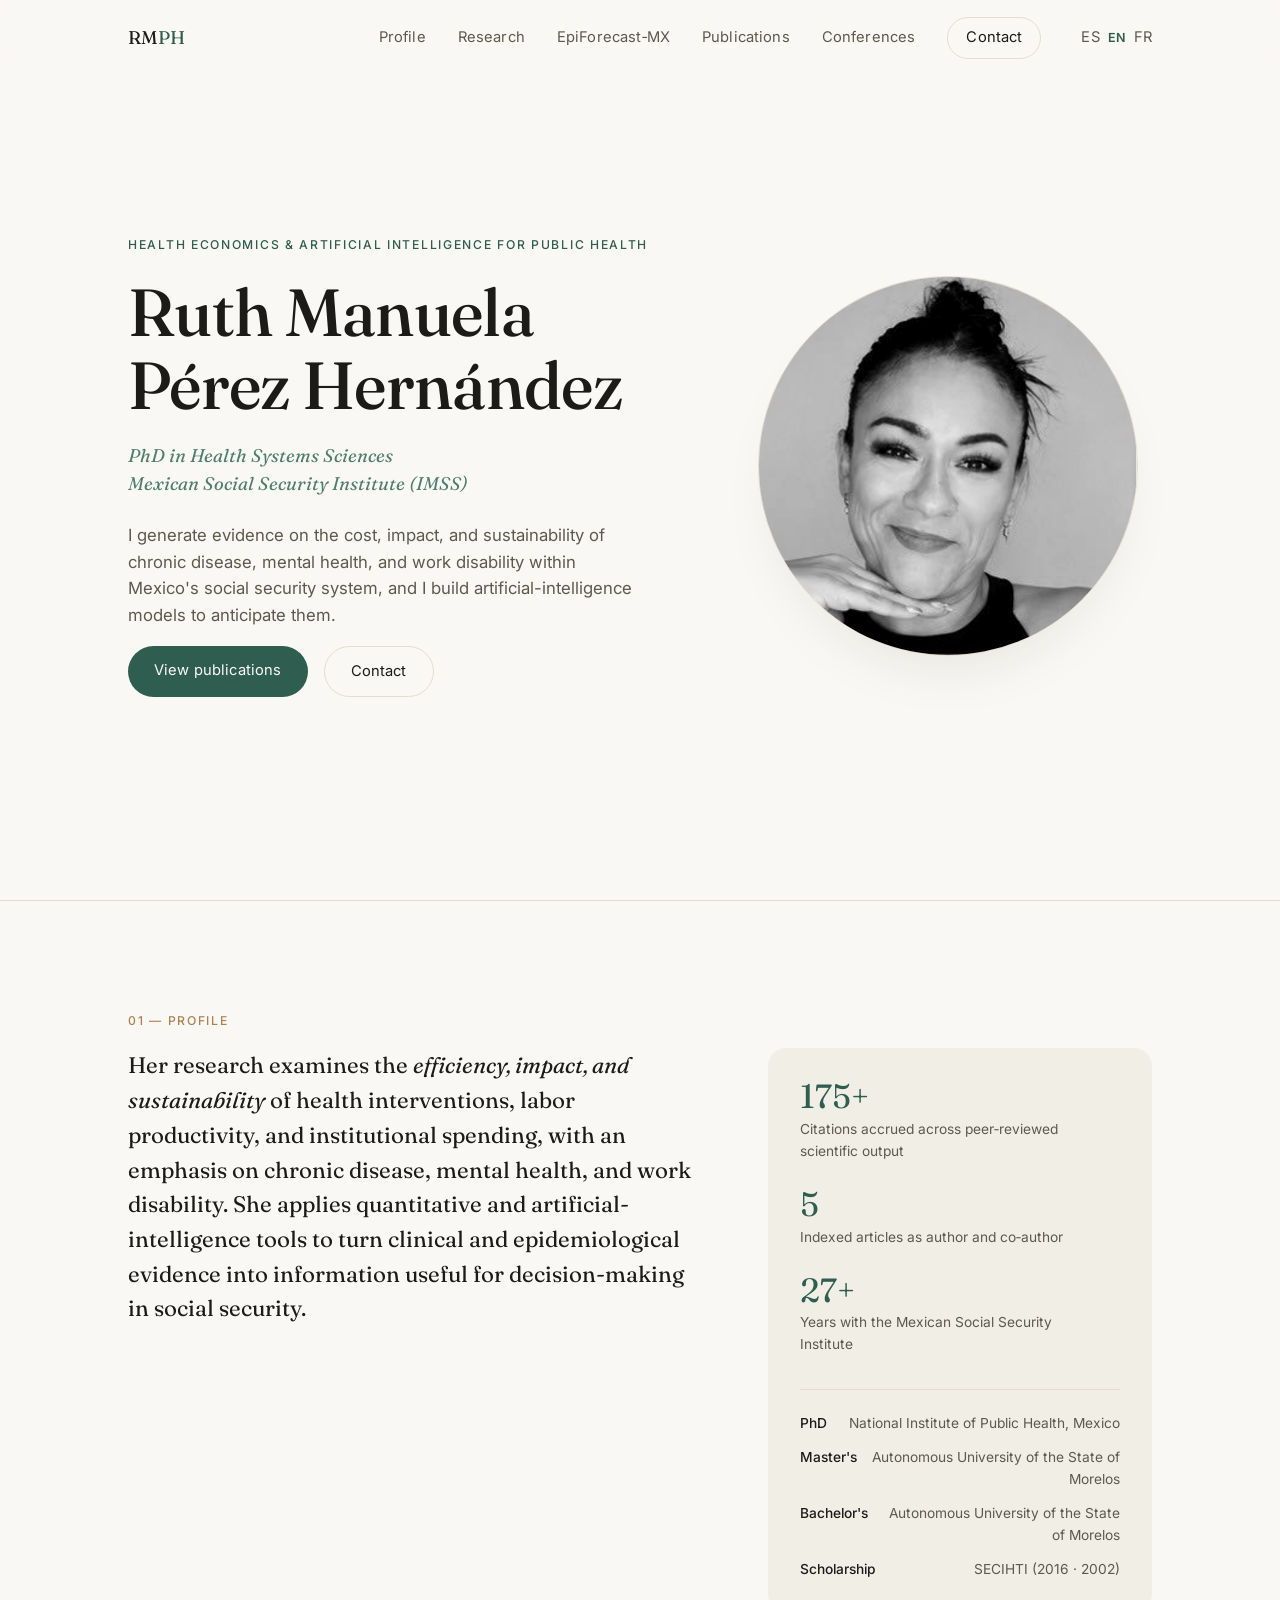
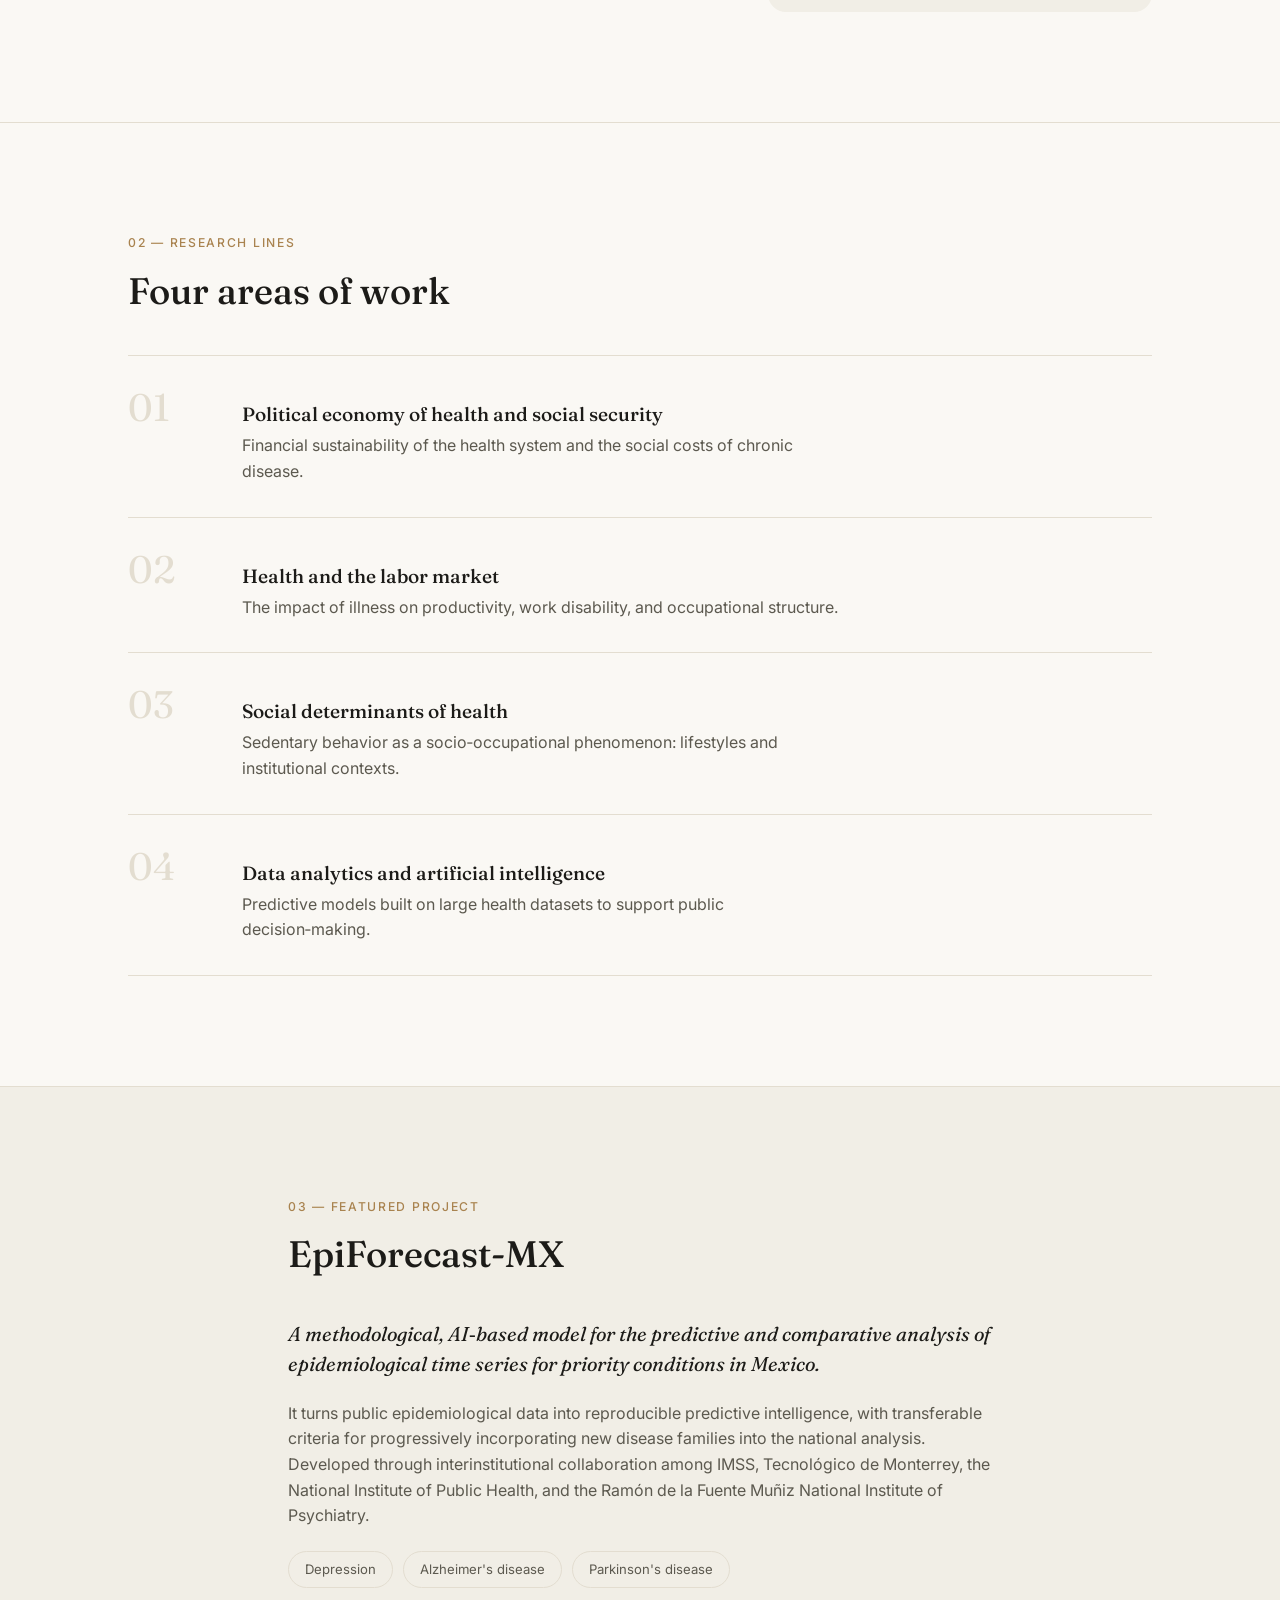
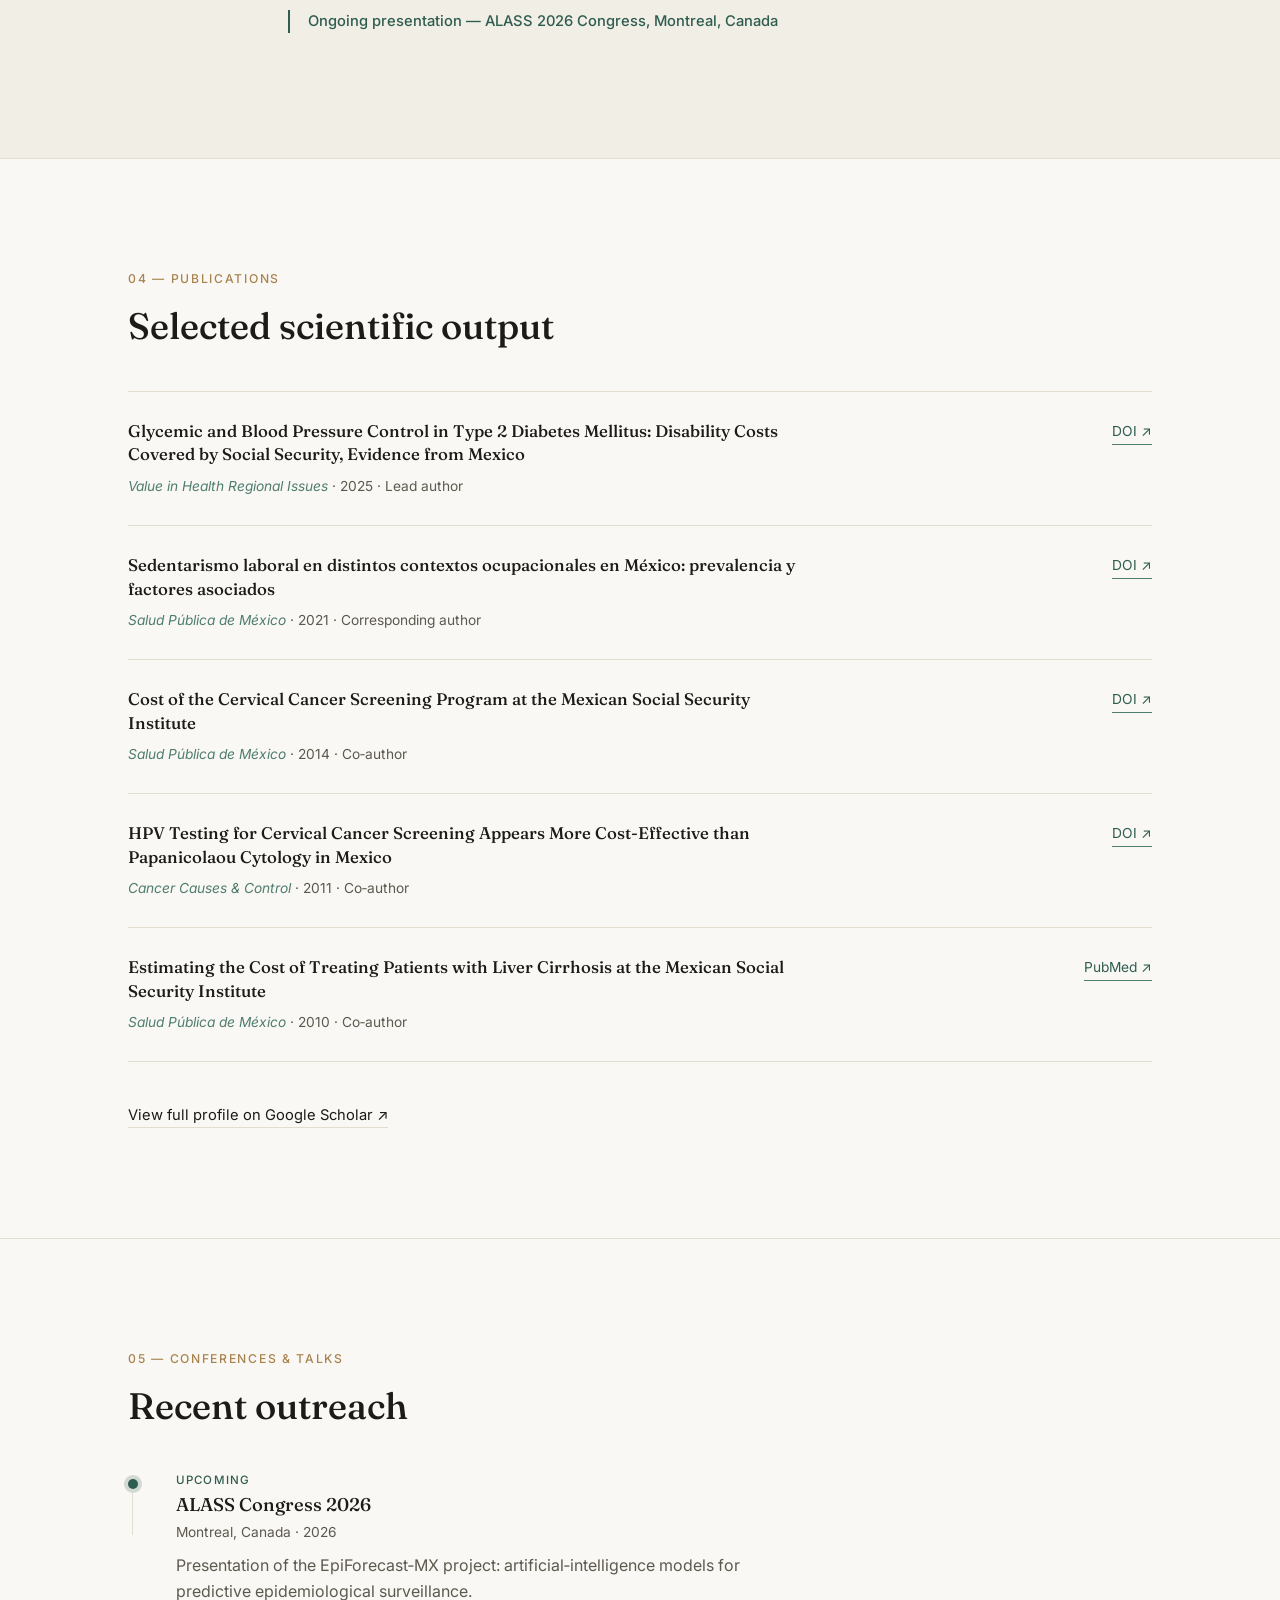
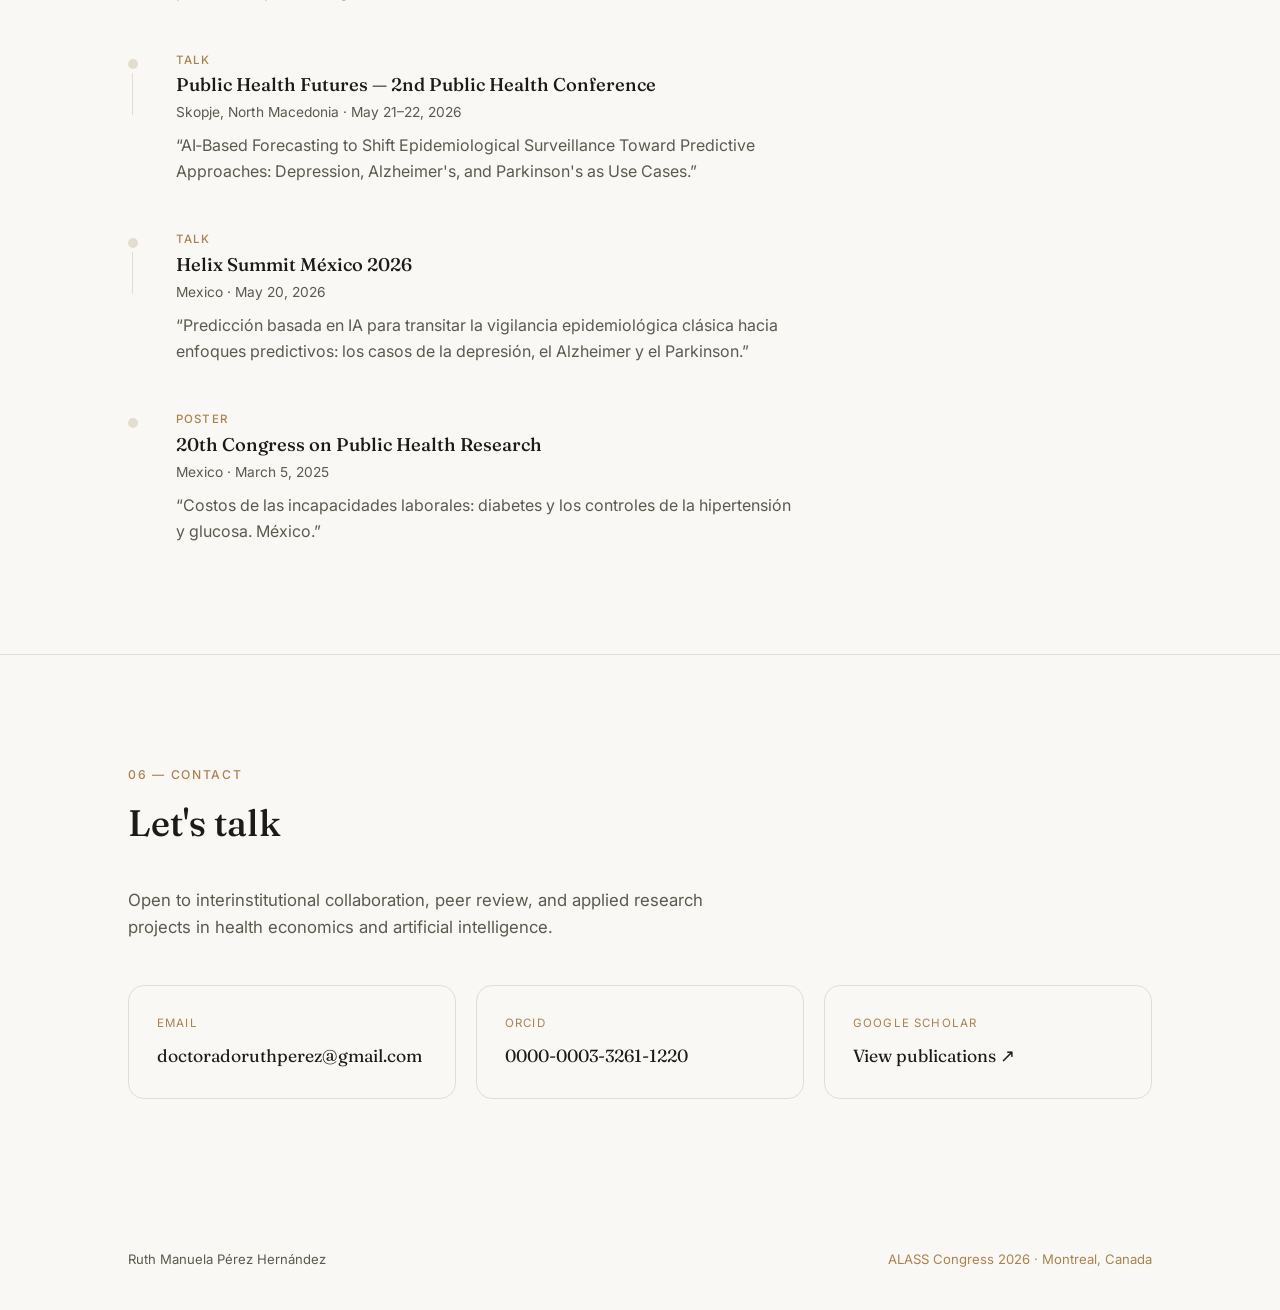
==== en/index.html @ d9c2e7ad "Agrega versiones EN/FR y corrige link de Google Scholar El ID del CVU tenía un typo de mayúsculas (G" ====
<!DOCTYPE html>
<html lang="en">
<head>
<meta charset="UTF-8">
<meta name="viewport" content="width=device-width, initial-scale=1.0">
<title>Ruth Manuela Pérez Hernández — Health Economics &amp; AI for Public Health</title>
<meta name="description" content="PhD in Health Systems Sciences. Health economics, public policy evaluation, and artificial intelligence applied to epidemiological surveillance. Mexican Social Security Institute (IMSS).">
<meta name="theme-color" content="#faf8f4">

<meta property="og:type" content="profile">
<meta property="og:title" content="Ruth Manuela Pérez Hernández — PhD in Health Systems Sciences">
<meta property="og:description" content="Health economics, public policy evaluation, and artificial intelligence applied to epidemiological surveillance.">
<meta property="og:image" content="../assets/ruth-profile.png">
<meta name="twitter:card" content="summary">

<link rel="icon" href="data:image/svg+xml,%3Csvg xmlns='http://www.w3.org/2000/svg' viewBox='0 0 64 64'%3E%3Crect width='64' height='64' rx='14' fill='%232f5d50'/%3E%3Ctext x='32' y='42' font-family='Georgia,serif' font-size='28' fill='%23faf8f4' text-anchor='middle'%3ER%3C/text%3E%3C/svg%3E">

<link rel="preconnect" href="https://fonts.googleapis.com">
<link rel="preconnect" href="https://fonts.gstatic.com" crossorigin>
<link href="https://fonts.googleapis.com/css2?family=Fraunces:ital,opsz,wght@0,9..144,300;0,9..144,400;0,9..144,500;0,9..144,600;1,9..144,400;1,9..144,500&family=Inter:wght@300;400;500;600&display=swap" rel="stylesheet">

<link rel="stylesheet" href="../styles.css">
</head>
<body>

<a class="skip-link" href="#perfil">Skip to content</a>

<header class="site-header" id="top">
  <div class="wrap header-inner">
    <a class="brand" href="#top">RM<span>PH</span></a>
    <button class="nav-toggle" id="navToggle" aria-label="Open menu" aria-expanded="false">
      <span></span><span></span><span></span>
    </button>
    <nav class="site-nav" id="siteNav">
      <a href="#perfil">Profile</a>
      <a href="#investigacion">Research</a>
      <a href="#proyecto">EpiForecast‑MX</a>
      <a href="#publicaciones">Publications</a>
      <a href="#congresos">Conferences</a>
      <a href="#contacto" class="nav-cta">Contact</a>
      <div class="lang-switch" aria-label="Language selector">
        <a href="../index.html" hreflang="es" lang="es">ES</a>
        <span class="lang-current" aria-current="true">EN</span>
        <a href="../fr/index.html" hreflang="fr" lang="fr">FR</a>
      </div>
    </nav>
  </div>
</header>

<main>

  <section class="hero wrap">
    <div class="hero-text reveal">
      <p class="eyebrow">Health Economics &amp; Artificial Intelligence for Public Health</p>
      <h1>Ruth Manuela<br>Pérez Hernández</h1>
      <p class="hero-role">PhD in Health Systems Sciences<br>Mexican Social Security Institute (IMSS)</p>
      <p class="hero-lede">I generate evidence on the cost, impact, and sustainability of chronic
        disease, mental health, and work disability within Mexico's social
        security system, and I build artificial-intelligence models to
        anticipate them.</p>
      <div class="hero-actions">
        <a href="#publicaciones" class="btn btn-primary">View publications</a>
        <a href="#contacto" class="btn btn-ghost">Contact</a>
      </div>
    </div>
    <div class="hero-photo reveal">
      <img src="../assets/ruth-profile.png" alt="Portrait of Ruth Manuela Pérez Hernández" width="630" height="632">
    </div>
  </section>

  <section id="perfil" class="section perfil">
    <div class="wrap">
      <p class="section-label reveal">01 — Profile</p>
      <div class="perfil-grid">
        <p class="perfil-text reveal">Her research examines the <em>efficiency, impact, and
          sustainability</em> of health interventions, labor productivity,
          and institutional spending, with an emphasis on chronic disease,
          mental health, and work disability. She applies quantitative and
          artificial-intelligence tools to turn clinical and epidemiological
          evidence into information useful for decision-making in social
          security.</p>
        <aside class="perfil-stats reveal">
          <div class="stat">
            <span class="stat-num">175+</span>
            <span class="stat-label">Citations accrued across peer‑reviewed scientific output</span>
          </div>
          <div class="stat">
            <span class="stat-num">5</span>
            <span class="stat-label">Indexed articles as author and co‑author</span>
          </div>
          <div class="stat">
            <span class="stat-num">27+</span>
            <span class="stat-label">Years with the Mexican Social Security Institute</span>
          </div>
          <dl class="formacion">
            <div><dt>PhD</dt><dd>National Institute of Public Health, Mexico</dd></div>
            <div><dt>Master's</dt><dd>Autonomous University of the State of Morelos</dd></div>
            <div><dt>Bachelor's</dt><dd>Autonomous University of the State of Morelos</dd></div>
            <div><dt>Scholarship</dt><dd>SECIHTI (2016 · 2002)</dd></div>
          </dl>
        </aside>
      </div>
    </div>
  </section>

  <section id="investigacion" class="section investigacion">
    <div class="wrap">
      <p class="section-label reveal">02 — Research Lines</p>
      <h2 class="section-title reveal">Four areas of work</h2>
      <ol class="lineas">
        <li class="reveal">
          <span class="linea-num">01</span>
          <div>
            <h3>Political economy of health and social security</h3>
            <p>Financial sustainability of the health system and the social costs of chronic disease.</p>
          </div>
        </li>
        <li class="reveal">
          <span class="linea-num">02</span>
          <div>
            <h3>Health and the labor market</h3>
            <p>The impact of illness on productivity, work disability, and occupational structure.</p>
          </div>
        </li>
        <li class="reveal">
          <span class="linea-num">03</span>
          <div>
            <h3>Social determinants of health</h3>
            <p>Sedentary behavior as a socio‑occupational phenomenon: lifestyles and institutional contexts.</p>
          </div>
        </li>
        <li class="reveal">
          <span class="linea-num">04</span>
          <div>
            <h3>Data analytics and artificial intelligence</h3>
            <p>Predictive models built on large health datasets to support public decision‑making.</p>
          </div>
        </li>
      </ol>
    </div>
  </section>

  <section id="proyecto" class="section proyecto">
    <div class="wrap proyecto-grid">
      <div class="reveal">
        <p class="section-label">03 — Featured Project</p>
        <h2 class="section-title">EpiForecast‑MX</h2>
        <p class="proyecto-sub">A methodological, AI‑based model for the predictive and
          comparative analysis of epidemiological time series for priority
          conditions in Mexico.</p>
        <p>It turns public epidemiological data into reproducible predictive
          intelligence, with transferable criteria for progressively
          incorporating new disease families into the national analysis.
          Developed through interinstitutional collaboration among IMSS,
          Tecnológico de Monterrey, the National Institute of Public Health,
          and the Ramón de la Fuente Muñiz National Institute of Psychiatry.</p>
        <ul class="tag-list">
          <li>Depression</li>
          <li>Alzheimer's disease</li>
          <li>Parkinson's disease</li>
        </ul>
        <p class="proyecto-status">Ongoing presentation — ALASS 2026 Congress, Montreal, Canada</p>
      </div>
    </div>
  </section>

  <section id="publicaciones" class="section publicaciones">
    <div class="wrap">
      <p class="section-label reveal">04 — Publications</p>
      <h2 class="section-title reveal">Selected scientific output</h2>
      <ul class="pub-list">
        <li class="reveal">
          <div class="pub-main">
            <h3>Glycemic and Blood Pressure Control in Type 2 Diabetes Mellitus: Disability Costs Covered by Social Security, Evidence from Mexico</h3>
            <p class="pub-meta"><em>Value in Health Regional Issues</em> · 2025 · Lead author</p>
          </div>
          <a class="pub-link" href="https://doi.org/10.1016/j.vhri.2024.101071" target="_blank" rel="noopener">DOI ↗</a>
        </li>
        <li class="reveal">
          <div class="pub-main">
            <h3>Sedentarismo laboral en distintos contextos ocupacionales en México: prevalencia y factores asociados</h3>
            <p class="pub-meta"><em>Salud Pública de México</em> · 2021 · Corresponding author</p>
          </div>
          <a class="pub-link" href="https://doi.org/10.21149/12541" target="_blank" rel="noopener">DOI ↗</a>
        </li>
        <li class="reveal">
          <div class="pub-main">
            <h3>Cost of the Cervical Cancer Screening Program at the Mexican Social Security Institute</h3>
            <p class="pub-meta"><em>Salud Pública de México</em> · 2014 · Co‑author</p>
          </div>
          <a class="pub-link" href="https://doi.org/10.21149/spm.v56i5.7375" target="_blank" rel="noopener">DOI ↗</a>
        </li>
        <li class="reveal">
          <div class="pub-main">
            <h3>HPV Testing for Cervical Cancer Screening Appears More Cost‑Effective than Papanicolaou Cytology in Mexico</h3>
            <p class="pub-meta"><em>Cancer Causes &amp; Control</em> · 2011 · Co‑author</p>
          </div>
          <a class="pub-link" href="https://doi.org/10.1007/s10552-010-9694-3" target="_blank" rel="noopener">DOI ↗</a>
        </li>
        <li class="reveal">
          <div class="pub-main">
            <h3>Estimating the Cost of Treating Patients with Liver Cirrhosis at the Mexican Social Security Institute</h3>
            <p class="pub-meta"><em>Salud Pública de México</em> · 2010 · Co‑author</p>
          </div>
          <a class="pub-link" href="https://pubmed.ncbi.nlm.nih.gov/21271007/" target="_blank" rel="noopener">PubMed ↗</a>
        </li>
      </ul>
      <a class="scholar-link reveal" href="https://scholar.google.com.mx/citations?user=G9jRzNEAAAAJ&hl=en" target="_blank" rel="noopener">View full profile on Google Scholar ↗</a>
    </div>
  </section>

  <section id="congresos" class="section congresos">
    <div class="wrap">
      <p class="section-label reveal">05 — Conferences &amp; Talks</p>
      <h2 class="section-title reveal">Recent outreach</h2>
      <ol class="timeline">
        <li class="reveal is-upcoming">
          <div class="tl-marker"></div>
          <div class="tl-content">
            <p class="tl-tag">Upcoming</p>
            <h3>ALASS Congress 2026</h3>
            <p class="tl-meta">Montreal, Canada · 2026</p>
            <p>Presentation of the EpiForecast‑MX project: artificial‑intelligence models for predictive epidemiological surveillance.</p>
          </div>
        </li>
        <li class="reveal">
          <div class="tl-marker"></div>
          <div class="tl-content">
            <p class="tl-tag">Talk</p>
            <h3>Public Health Futures — 2nd Public Health Conference</h3>
            <p class="tl-meta">Skopje, North Macedonia · May 21–22, 2026</p>
            <p>“AI‑Based Forecasting to Shift Epidemiological Surveillance Toward Predictive Approaches: Depression, Alzheimer's, and Parkinson's as Use Cases.”</p>
          </div>
        </li>
        <li class="reveal">
          <div class="tl-marker"></div>
          <div class="tl-content">
            <p class="tl-tag">Talk</p>
            <h3>Helix Summit México 2026</h3>
            <p class="tl-meta">Mexico · May 20, 2026</p>
            <p>“Predicción basada en IA para transitar la vigilancia epidemiológica clásica hacia enfoques predictivos: los casos de la depresión, el Alzheimer y el Parkinson.”</p>
          </div>
        </li>
        <li class="reveal">
          <div class="tl-marker"></div>
          <div class="tl-content">
            <p class="tl-tag">Poster</p>
            <h3>20th Congress on Public Health Research</h3>
            <p class="tl-meta">Mexico · March 5, 2025</p>
            <p>“Costos de las incapacidades laborales: diabetes y los controles de la hipertensión y glucosa. México.”</p>
          </div>
        </li>
      </ol>
    </div>
  </section>

  <section id="contacto" class="section contacto">
    <div class="wrap">
      <p class="section-label reveal">06 — Contact</p>
      <h2 class="section-title reveal">Let's talk</h2>
      <p class="contacto-lede reveal">Open to interinstitutional collaboration, peer review, and
        applied research projects in health economics and artificial
        intelligence.</p>
      <div class="contact-grid reveal">
        <a class="contact-card" href="mailto:doctoradoruthperez@gmail.com">
          <span class="contact-label">Email</span>
          <span class="contact-value">doctoradoruthperez@gmail.com</span>
        </a>
        <a class="contact-card" href="https://orcid.org/0000-0003-3261-1220" target="_blank" rel="noopener">
          <span class="contact-label">ORCID</span>
          <span class="contact-value">0000‑0003‑3261‑1220</span>
        </a>
        <a class="contact-card" href="https://scholar.google.com.mx/citations?user=G9jRzNEAAAAJ&hl=en" target="_blank" rel="noopener">
          <span class="contact-label">Google Scholar</span>
          <span class="contact-value">View publications ↗</span>
        </a>
      </div>
    </div>
  </section>

</main>

<footer class="site-footer">
  <div class="wrap footer-inner">
    <p>Ruth Manuela Pérez Hernández</p>
    <p class="footer-note">ALASS Congress 2026 · Montreal, Canada</p>
  </div>
</footer>

<script src="../script.js"></script>
</body>
</html>
---- styles.css ----
/* ---------- Design tokens ---------- */
:root{
  --bg: #faf8f4;
  --bg-alt: #f1eee6;
  --text: #1c1b18;
  --text-soft: #5c594f;
  --accent: #2f5d50;
  --accent-soft: #4f7d70;
  --gold: #a9834f;
  --line: #e3ddd0;
  --shadow: rgba(28,27,24,0.10);
  --serif: "Fraunces", Georgia, serif;
  --sans: "Inter", -apple-system, BlinkMacSystemFont, "Segoe UI", sans-serif;
  --max: 1080px;
}

@media (prefers-color-scheme: dark){
  :root{
    --bg: #15150f;
    --bg-alt: #1c1c14;
    --text: #f2efe6;
    --text-soft: #b7b2a3;
    --accent: #86baa9;
    --accent-soft: #6ea395;
    --gold: #d3b47f;
    --line: #333227;
    --shadow: rgba(0,0,0,0.45);
  }
}

*, *::before, *::after{ box-sizing: border-box; }
html{ scroll-behavior: smooth; }
@media (prefers-reduced-motion: reduce){
  html{ scroll-behavior: auto; }
  *{ animation-duration: 0.001ms !important; transition-duration: 0.001ms !important; }
}

body{
  margin: 0;
  background: var(--bg);
  color: var(--text);
  font-family: var(--sans);
  font-weight: 400;
  line-height: 1.6;
  -webkit-font-smoothing: antialiased;
}

h1, h2, h3{
  font-family: var(--serif);
  font-weight: 500;
  line-height: 1.1;
  margin: 0;
  color: var(--text);
}

p{ margin: 0 0 1em; color: var(--text-soft); }
em{ font-style: italic; color: var(--text); }
a{ color: inherit; }

.wrap{ max-width: var(--max); margin: 0 auto; padding: 0 28px; }

.skip-link{
  position: absolute; left: -9999px; top: 0;
  background: var(--accent); color: #fff; padding: 12px 18px; z-index: 200;
}
.skip-link:focus{ left: 16px; top: 16px; }

/* ---------- Reveal on scroll ---------- */
.reveal{
  opacity: 0;
  transform: translateY(16px);
  transition: opacity 0.7s ease, transform 0.7s ease;
}
.reveal.is-visible{ opacity: 1; transform: translateY(0); }

/* ---------- Header ---------- */
.site-header{
  position: fixed; top: 0; left: 0; right: 0; z-index: 100;
  background: color-mix(in srgb, var(--bg) 78%, transparent);
  backdrop-filter: blur(10px);
  border-bottom: 1px solid transparent;
  transition: border-color 0.3s ease;
}
.site-header.scrolled{ border-bottom-color: var(--line); }

.header-inner{
  display: flex; align-items: center; justify-content: space-between;
  height: 76px;
}
.brand{
  font-family: var(--serif); font-size: 1.15rem; letter-spacing: 0.02em;
  text-decoration: none; color: var(--text);
}
.brand span{ color: var(--accent); }

.site-nav{ display: flex; align-items: center; gap: 32px; }
.site-nav a{
  text-decoration: none; color: var(--text-soft);
  font-size: 0.92rem; letter-spacing: 0.01em;
  transition: color 0.2s ease;
}
.site-nav a:hover{ color: var(--accent); }
.nav-cta{
  border: 1px solid var(--line);
  padding: 8px 18px !important;
  border-radius: 999px;
  color: var(--text) !important;
}
.nav-cta:hover{ border-color: var(--accent); }

.lang-switch{
  display: flex; align-items: center; gap: 8px;
  font-size: 0.78rem; letter-spacing: 0.04em;
  padding-left: 8px;
}
.lang-switch a{
  text-decoration: none; color: var(--text-soft);
  transition: color 0.2s ease;
}
.lang-switch a:hover{ color: var(--accent); }
.lang-switch .lang-current{ color: var(--accent); font-weight: 600; }

.nav-toggle{
  display: none; flex-direction: column; gap: 5px;
  background: none; border: none; cursor: pointer; padding: 8px;
}
.nav-toggle span{
  width: 22px; height: 1.5px; background: var(--text);
  transition: transform 0.25s ease, opacity 0.25s ease;
}
.nav-toggle[aria-expanded="true"] span:nth-child(1){ transform: translateY(6.5px) rotate(45deg); }
.nav-toggle[aria-expanded="true"] span:nth-child(2){ opacity: 0; }
.nav-toggle[aria-expanded="true"] span:nth-child(3){ transform: translateY(-6.5px) rotate(-45deg); }

/* ---------- Hero ---------- */
.hero{
  display: grid;
  grid-template-columns: 1.15fr 0.85fr;
  align-items: center;
  gap: 64px;
  min-height: 100svh;
  padding-top: 96px;
  padding-bottom: 64px;
}
.eyebrow{
  font-family: var(--sans);
  text-transform: uppercase;
  font-size: 0.76rem;
  letter-spacing: 0.14em;
  color: var(--accent);
  font-weight: 500;
  margin-bottom: 22px;
}
.hero h1{
  font-size: clamp(2.6rem, 5.2vw, 4.4rem);
  font-weight: 500;
  letter-spacing: -0.01em;
  margin-bottom: 20px;
}
.hero-role{
  font-family: var(--serif);
  font-style: italic;
  font-size: 1.15rem;
  color: var(--accent-soft);
  margin-bottom: 24px;
  line-height: 1.5;
}
.hero-lede{
  max-width: 46ch;
  font-size: 1.05rem;
}
.hero-actions{ display: flex; gap: 16px; margin-top: 12px; flex-wrap: wrap; }

.btn{
  display: inline-block;
  padding: 13px 26px;
  border-radius: 999px;
  text-decoration: none;
  font-size: 0.92rem;
  letter-spacing: 0.01em;
  transition: transform 0.2s ease, background 0.2s ease, border-color 0.2s ease;
}
.btn-primary{ background: var(--accent); color: #fbfaf6; }
.btn-primary:hover{ transform: translateY(-2px); background: var(--accent-soft); }
.btn-ghost{ border: 1px solid var(--line); color: var(--text); }
.btn-ghost:hover{ border-color: var(--accent); transform: translateY(-2px); }

.hero-photo{
  justify-self: center;
  width: 100%;
  max-width: 380px;
  aspect-ratio: 1 / 1;
  border-radius: 50%;
  overflow: hidden;
  border: 1px solid var(--line);
  box-shadow: 0 30px 60px -25px var(--shadow);
}
.hero-photo img{
  width: 100%; height: 100%; object-fit: cover;
  filter: grayscale(1) contrast(1.03);
}

/* ---------- Section shell ---------- */
.section{ padding: 110px 0; border-top: 1px solid var(--line); scroll-margin-top: 92px; }
.section-label{
  font-family: var(--sans);
  text-transform: uppercase;
  font-size: 0.76rem;
  letter-spacing: 0.14em;
  color: var(--gold);
  font-weight: 500;
  margin-bottom: 18px;
}
.section-title{
  font-size: clamp(1.7rem, 3vw, 2.3rem);
  margin-bottom: 44px;
  max-width: 20ch;
}

/* ---------- Perfil ---------- */
.perfil-grid{
  display: grid;
  grid-template-columns: 1.5fr 1fr;
  gap: 64px;
  align-items: start;
}
.perfil-text{
  font-family: var(--serif);
  font-size: 1.4rem;
  line-height: 1.55;
  color: var(--text);
}
.perfil-stats{
  display: flex;
  flex-direction: column;
  gap: 26px;
  padding: 32px;
  background: var(--bg-alt);
  border-radius: 18px;
}
.stat{ display: flex; flex-direction: column; gap: 4px; }
.stat-num{ font-family: var(--serif); font-size: 2.1rem; color: var(--accent); line-height: 1; }
.stat-label{ font-size: 0.86rem; color: var(--text-soft); max-width: 30ch; }
.formacion{ margin: 8px 0 0; padding-top: 22px; border-top: 1px solid var(--line); display: flex; flex-direction: column; gap: 12px; }
.formacion div{ display: flex; justify-content: space-between; gap: 12px; font-size: 0.86rem; }
.formacion dt{ color: var(--text); font-weight: 500; }
.formacion dd{ margin: 0; color: var(--text-soft); text-align: right; }

/* ---------- Líneas de investigación ---------- */
.lineas{ list-style: none; margin: 0; padding: 0; display: flex; flex-direction: column; }
.lineas li{
  display: grid;
  grid-template-columns: 90px 1fr;
  gap: 24px;
  padding: 32px 0;
  border-top: 1px solid var(--line);
  align-items: baseline;
}
.lineas li:last-child{ border-bottom: 1px solid var(--line); }
.linea-num{
  font-family: var(--serif);
  font-size: 2.4rem;
  color: var(--line);
  font-weight: 400;
  line-height: 1;
}
.lineas h3{ font-size: 1.2rem; margin-bottom: 8px; }
.lineas p{ margin: 0; max-width: 60ch; }

/* ---------- Proyecto ---------- */
.proyecto{ background: var(--bg-alt); }
.proyecto-grid{ max-width: 760px; }
.proyecto-sub{
  font-family: var(--serif);
  font-style: italic;
  font-size: 1.25rem;
  color: var(--text);
  margin-bottom: 22px;
  line-height: 1.5;
}
.tag-list{
  list-style: none; margin: 22px 0; padding: 0;
  display: flex; gap: 10px; flex-wrap: wrap;
}
.tag-list li{
  font-size: 0.82rem;
  padding: 7px 16px;
  border-radius: 999px;
  border: 1px solid var(--line);
  color: var(--text-soft);
}
.proyecto-status{
  margin-top: 20px;
  font-size: 0.92rem;
  color: var(--accent);
  font-weight: 500;
  padding-left: 18px;
  border-left: 2px solid var(--accent);
}

/* ---------- Publicaciones ---------- */
.pub-list{ list-style: none; margin: 0 0 40px; padding: 0; }
.pub-list li{
  display: flex; justify-content: space-between; align-items: flex-start; gap: 24px;
  padding: 28px 0;
  border-top: 1px solid var(--line);
}
.pub-list li:last-child{ border-bottom: 1px solid var(--line); }
.pub-main h3{ font-size: 1.05rem; font-weight: 500; line-height: 1.4; margin-bottom: 8px; max-width: 62ch; }
.pub-meta{ margin: 0; font-size: 0.86rem; }
.pub-meta em{ color: var(--accent-soft); }
.pub-link{
  flex-shrink: 0;
  text-decoration: none;
  font-size: 0.86rem;
  color: var(--accent);
  border-bottom: 1px solid var(--accent-soft);
  padding-bottom: 2px;
  white-space: nowrap;
}
.pub-link:hover{ color: var(--gold); border-color: var(--gold); }
.scholar-link{
  text-decoration: none;
  font-size: 0.92rem;
  color: var(--text);
  border-bottom: 1px solid var(--line);
  padding-bottom: 3px;
}
.scholar-link:hover{ color: var(--accent); border-color: var(--accent); }

/* ---------- Congresos / Timeline ---------- */
.timeline{ list-style: none; margin: 0; padding: 0; }
.timeline li{
  position: relative;
  display: grid;
  grid-template-columns: 24px 1fr;
  gap: 24px;
  padding-bottom: 46px;
}
.timeline li:last-child{ padding-bottom: 0; }
.tl-marker{
  position: relative;
  width: 10px; height: 10px;
  border-radius: 50%;
  background: var(--line);
  margin-top: 8px;
}
.timeline li.is-upcoming .tl-marker{ background: var(--accent); box-shadow: 0 0 0 4px color-mix(in srgb, var(--accent) 20%, transparent); }
.timeline li:not(:last-child) .tl-marker::after{
  content: "";
  position: absolute; top: 14px; left: 4px;
  width: 1px; height: calc(100% + 32px);
  background: var(--line);
}
.tl-tag{
  text-transform: uppercase;
  font-size: 0.72rem;
  letter-spacing: 0.1em;
  color: var(--gold);
  font-weight: 500;
  margin-bottom: 6px;
}
.timeline li.is-upcoming .tl-tag{ color: var(--accent); }
.tl-content h3{ font-size: 1.15rem; margin-bottom: 6px; }
.tl-meta{ font-size: 0.86rem; margin-bottom: 10px; }
.tl-content p:last-child{ max-width: 62ch; margin-bottom: 0; }

/* ---------- Contacto ---------- */
.contacto-lede{ max-width: 56ch; font-size: 1.05rem; margin-bottom: 44px; }
.contact-grid{
  display: grid;
  grid-template-columns: repeat(3, 1fr);
  gap: 20px;
}
.contact-card{
  display: flex; flex-direction: column; gap: 10px;
  padding: 28px;
  border: 1px solid var(--line);
  border-radius: 16px;
  text-decoration: none;
  transition: border-color 0.2s ease, transform 0.2s ease;
}
.contact-card:hover{ border-color: var(--accent); transform: translateY(-3px); }
.contact-label{
  text-transform: uppercase; font-size: 0.72rem; letter-spacing: 0.1em;
  color: var(--gold);
}
.contact-value{ font-family: var(--serif); font-size: 1.1rem; color: var(--text); word-break: break-word; }

/* ---------- Footer ---------- */
.site-footer{ padding: 40px 0; }
.footer-inner{
  display: flex; justify-content: space-between; align-items: center;
  flex-wrap: wrap; gap: 8px;
  font-size: 0.82rem; color: var(--text-soft);
}
.footer-inner p{ margin: 0; }
.footer-note{ color: var(--gold); }

/* ---------- Responsive ---------- */
@media (max-width: 860px){
  .hero{ grid-template-columns: 1fr; text-align: left; padding-top: 120px; gap: 40px; }
  .hero-photo{ max-width: 240px; order: -1; }
  .perfil-grid{ grid-template-columns: 1fr; }
  .contact-grid{ grid-template-columns: 1fr; }

  .site-nav{
    position: absolute; top: 76px; left: 0; right: 0;
    background: var(--bg);
    border-bottom: 1px solid var(--line);
    flex-direction: column; align-items: flex-start;
    gap: 0; padding: 8px 28px 20px;
    display: none;
  }
  .site-nav.open{ display: flex; }
  .site-nav > a{ padding: 12px 0; width: 100%; border-bottom: 1px solid var(--line); }
  .nav-cta{ border: none !important; padding: 12px 0 !important; }
  .nav-toggle{ display: flex; }
  .lang-switch{ width: 100%; padding: 16px 0 4px; border-top: 1px solid var(--line); margin-top: 4px; }
}

@media (max-width: 560px){
  .section{ padding: 76px 0; }
  .lineas li{ grid-template-columns: 48px 1fr; }
  .linea-num{ font-size: 1.7rem; }
  .pub-list li{ flex-direction: column; gap: 10px; }
}
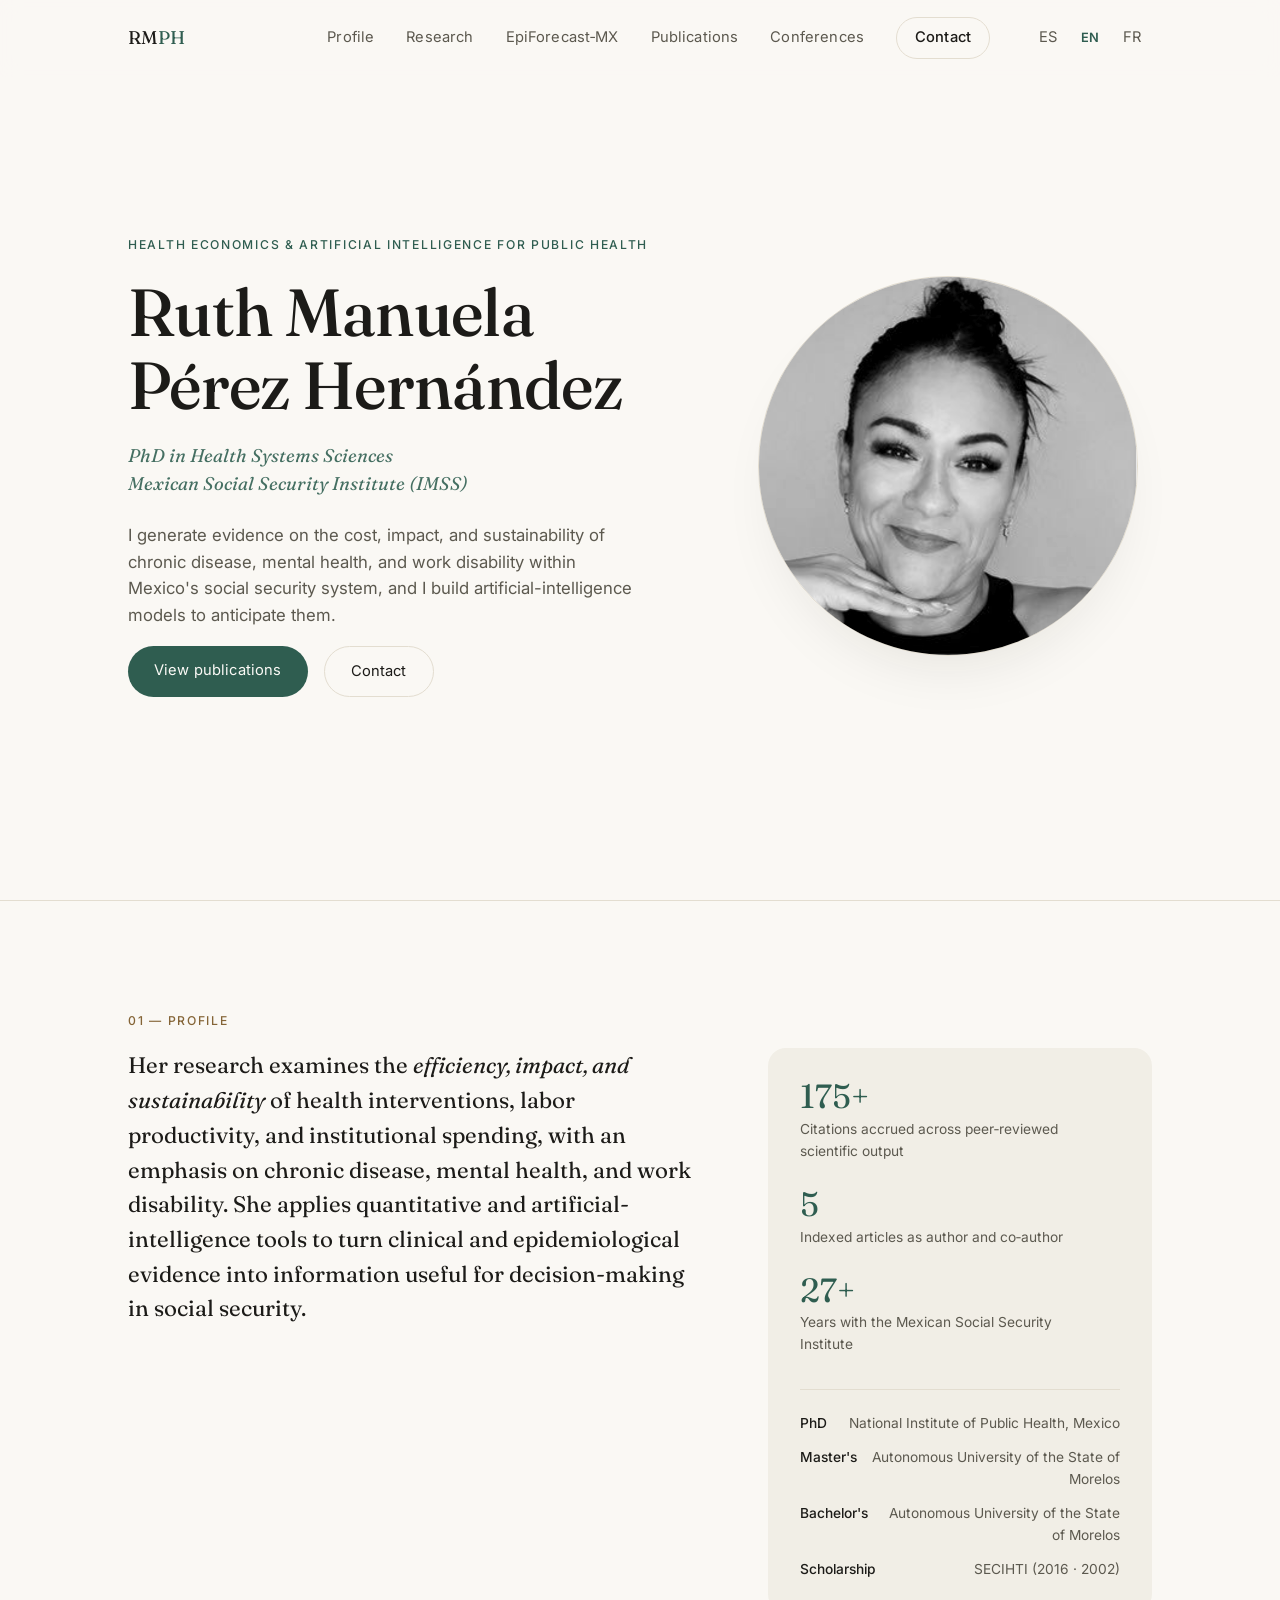
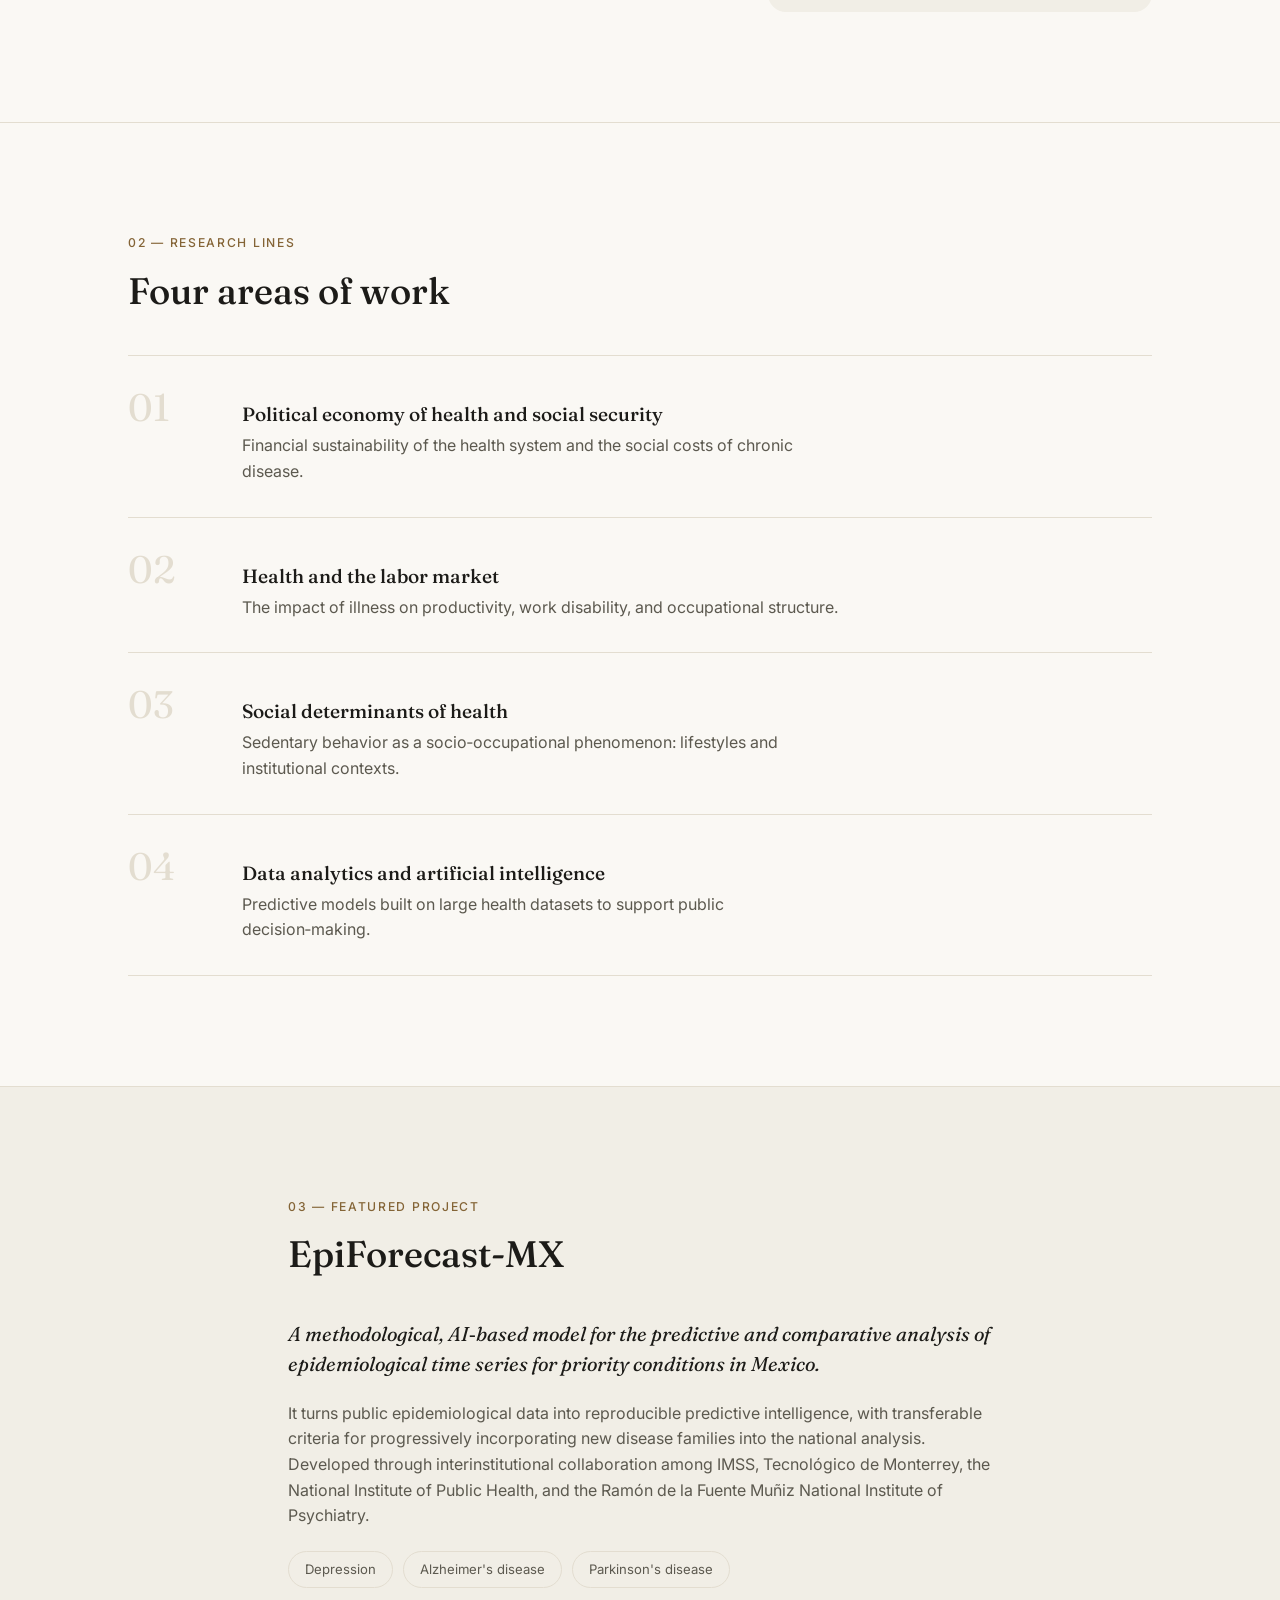
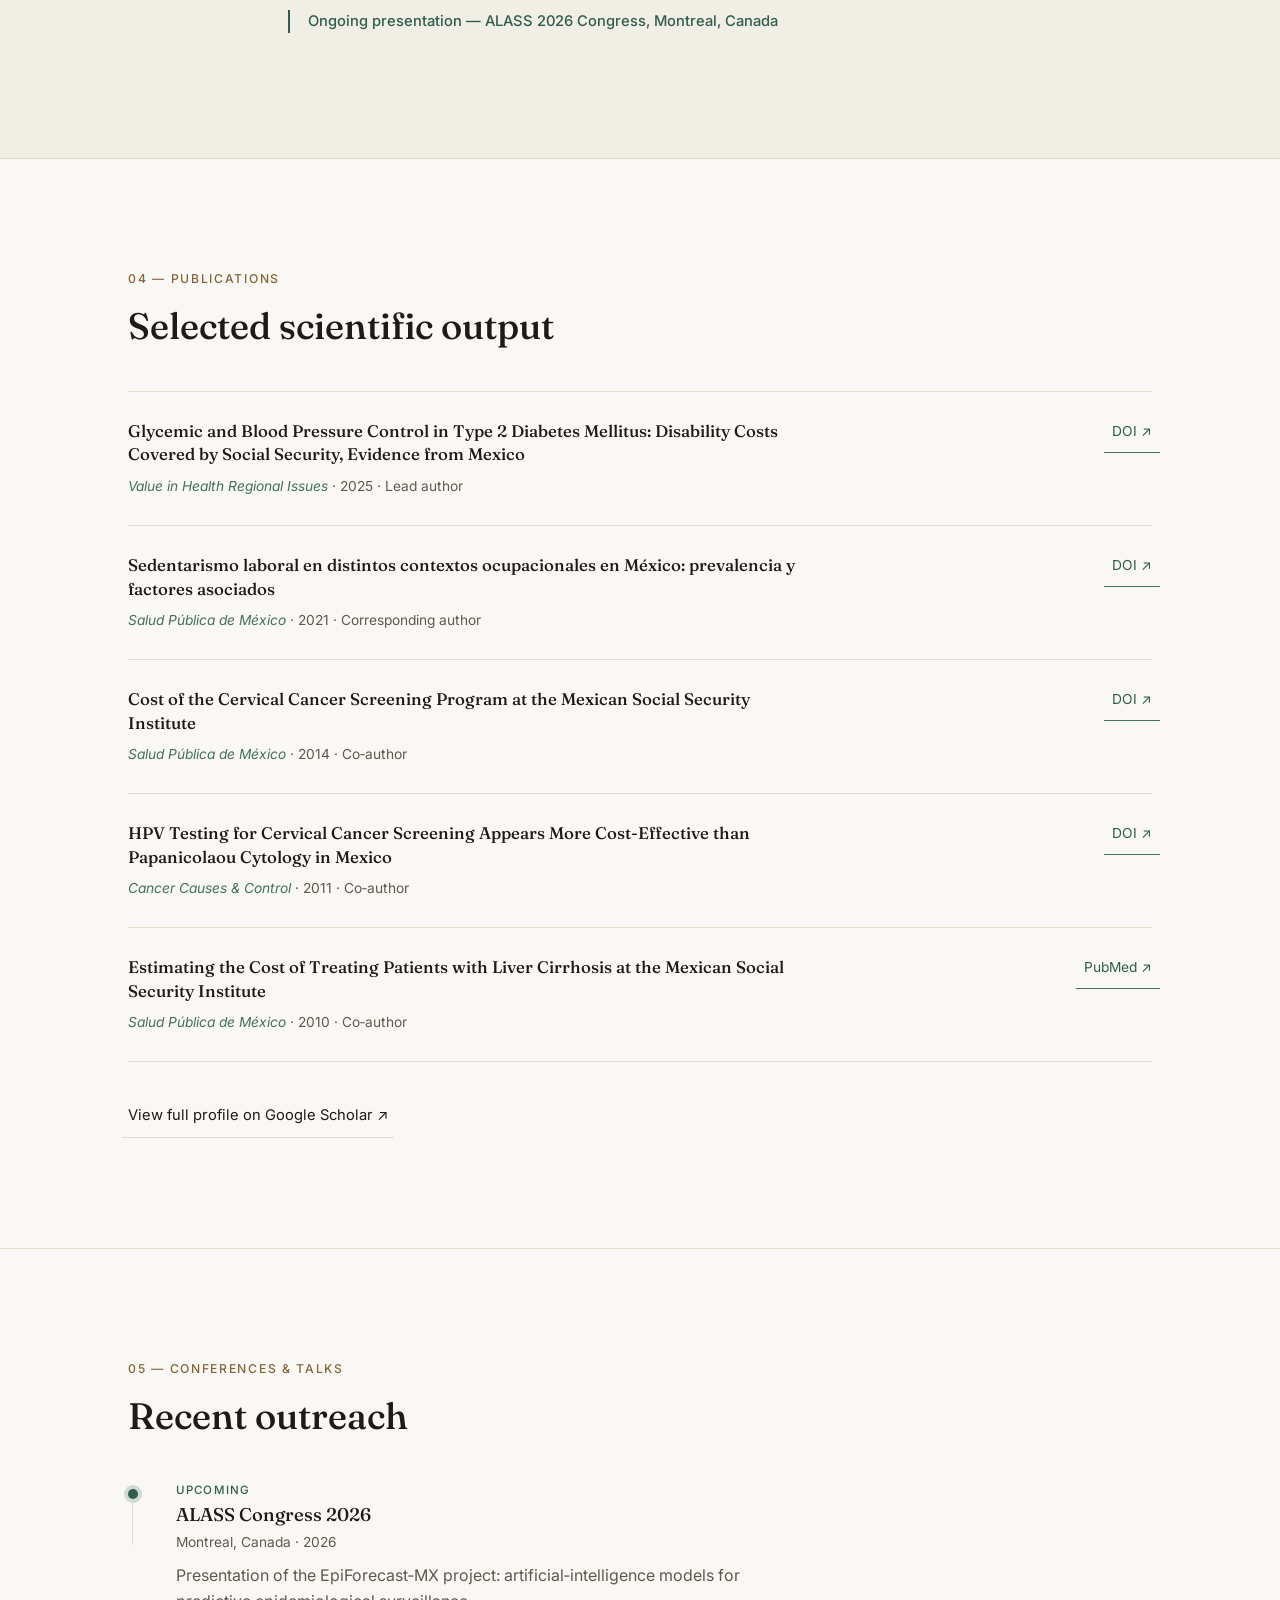
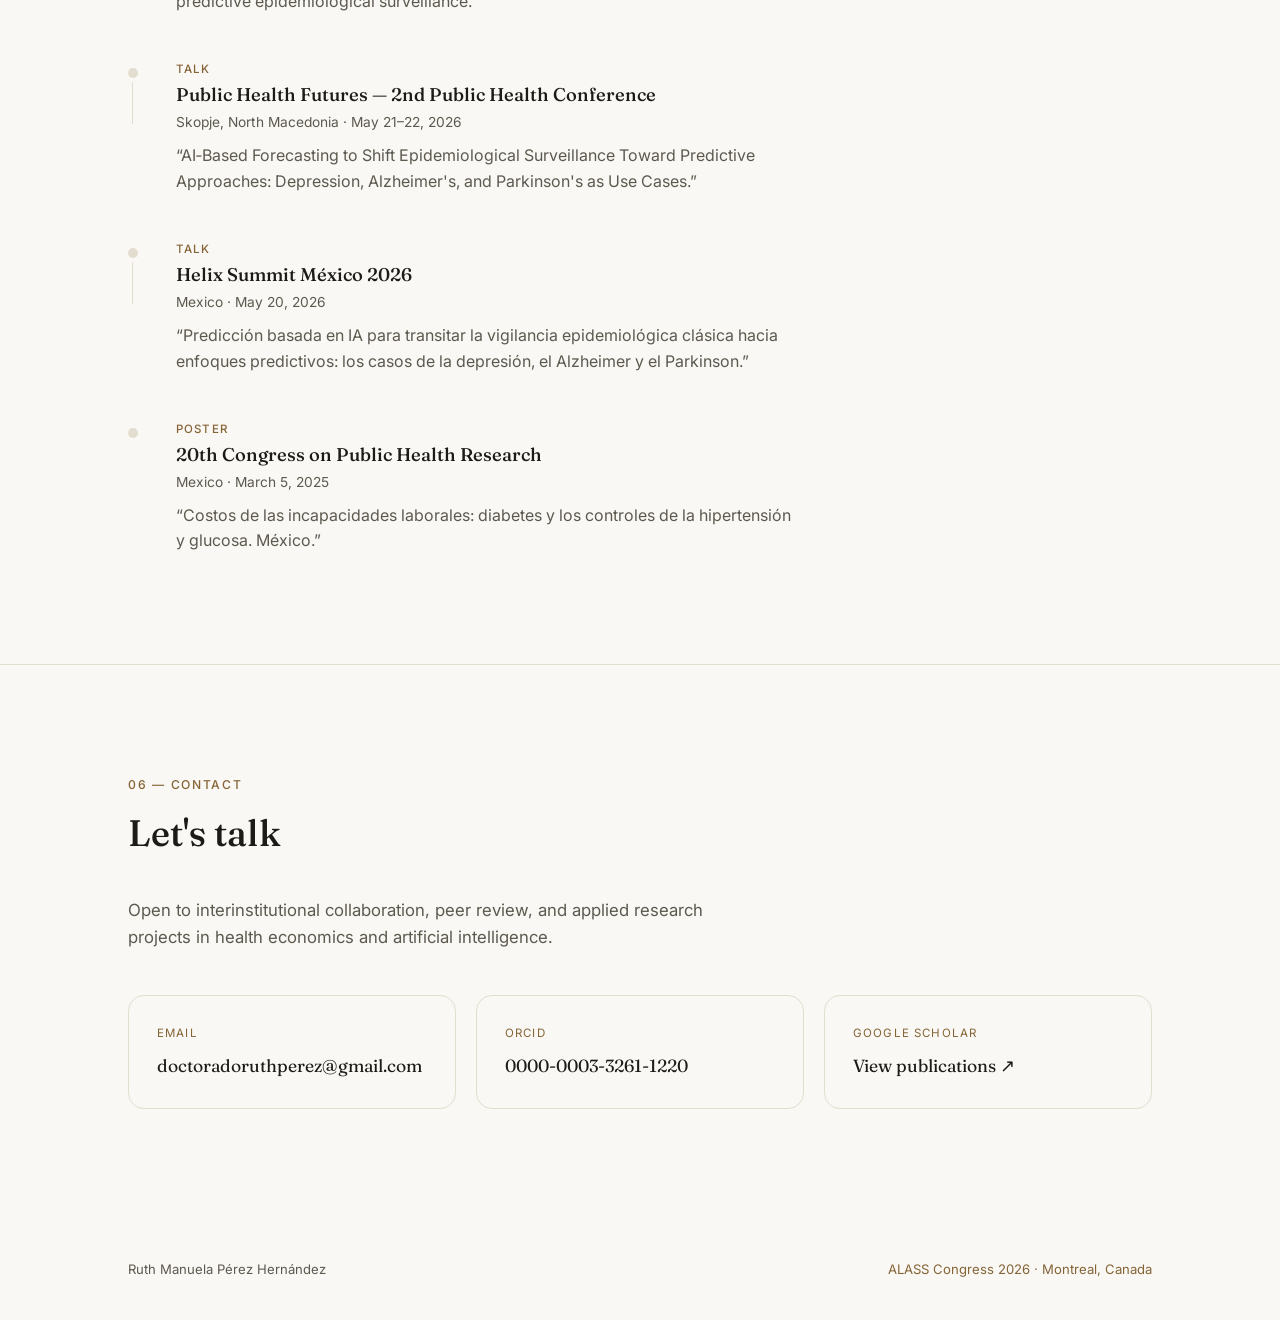
==== commit 4cf7d7a5: "Auditoría UX/accesibilidad: contraste, touch targets y robustez - Corrige 3 fallas reales de contras" ====
--- a/en/index.html
+++ b/en/index.html
@@ -6,6 +6,11 @@
 <title>Ruth Manuela Pérez Hernández — Health Economics &amp; AI for Public Health</title>
 <meta name="description" content="PhD in Health Systems Sciences. Health economics, public policy evaluation, and artificial intelligence applied to epidemiological surveillance. Mexican Social Security Institute (IMSS).">
 <meta name="theme-color" content="#faf8f4">
+<link rel="canonical" href="/en/">
+<link rel="alternate" hreflang="es" href="/">
+<link rel="alternate" hreflang="en" href="/en/">
+<link rel="alternate" hreflang="fr" href="/fr/">
+<link rel="alternate" hreflang="x-default" href="/">
 
 <meta property="og:type" content="profile">
 <meta property="og:title" content="Ruth Manuela Pérez Hernández — PhD in Health Systems Sciences">
--- a/styles.css
+++ b/styles.css
@@ -5,9 +5,10 @@
   --text: #1c1b18;
   --text-soft: #5c594f;
   --accent: #2f5d50;
-  --accent-soft: #4f7d70;
-  --gold: #a9834f;
+  --accent-soft: #456f62;
+  --gold: #846436;
   --line: #e3ddd0;
+  --on-accent: #fbfaf6;
   --shadow: rgba(28,27,24,0.10);
   --serif: "Fraunces", Georgia, serif;
   --sans: "Inter", -apple-system, BlinkMacSystemFont, "Segoe UI", sans-serif;
@@ -24,6 +25,7 @@
     --accent-soft: #6ea395;
     --gold: #d3b47f;
     --line: #333227;
+    --on-accent: #15150f;
     --shadow: rgba(0,0,0,0.45);
   }
 }
@@ -34,6 +36,13 @@
   html{ scroll-behavior: auto; }
   *{ animation-duration: 0.001ms !important; transition-duration: 0.001ms !important; }
 }
+
+a:focus-visible, button:focus-visible{
+  outline: 2px solid var(--accent);
+  outline-offset: 3px;
+  border-radius: 2px;
+}
+
 
 body{
   margin: 0;
@@ -65,13 +74,15 @@
 }
 .skip-link:focus{ left: 16px; top: 16px; }
 
-/* ---------- Reveal on scroll ---------- */
-.reveal{
+/* ---------- Reveal on scroll ----------
+   Visible by default (no-JS / JS-not-yet-run safe). JS adds "js-reveal"
+   to <html> before paint; only then do elements hide pending animation. */
+.js-reveal .reveal{
   opacity: 0;
   transform: translateY(16px);
   transition: opacity 0.7s ease, transform 0.7s ease;
 }
-.reveal.is-visible{ opacity: 1; transform: translateY(0); }
+.js-reveal .reveal.is-visible{ opacity: 1; transform: translateY(0); }
 
 /* ---------- Header ---------- */
 .site-header{
@@ -100,6 +111,7 @@
   transition: color 0.2s ease;
 }
 .site-nav a:hover{ color: var(--accent); }
+.site-nav a.active{ color: var(--accent); font-weight: 500; }
 .nav-cta{
   border: 1px solid var(--line);
   padding: 8px 18px !important;
@@ -109,20 +121,25 @@
 .nav-cta:hover{ border-color: var(--accent); }
 
 .lang-switch{
-  display: flex; align-items: center; gap: 8px;
-  font-size: 0.78rem; letter-spacing: 0.04em;
-  padding-left: 8px;
-}
-.lang-switch a{
+  display: flex; align-items: center; gap: 2px;
+  font-size: 0.8rem; letter-spacing: 0.03em;
+  margin-left: 6px;
+}
+.lang-switch a, .lang-switch .lang-current{
+  display: inline-flex; align-items: center; justify-content: center;
+  min-width: 40px; padding: 12px 8px;
+  border-radius: 8px;
   text-decoration: none; color: var(--text-soft);
-  transition: color 0.2s ease;
-}
-.lang-switch a:hover{ color: var(--accent); }
+  transition: color 0.2s ease, background 0.2s ease;
+}
+.lang-switch a:hover{ color: var(--accent); background: var(--bg-alt); }
 .lang-switch .lang-current{ color: var(--accent); font-weight: 600; }
 
 .nav-toggle{
-  display: none; flex-direction: column; gap: 5px;
-  background: none; border: none; cursor: pointer; padding: 8px;
+  display: none; flex-direction: column; align-items: center; justify-content: center; gap: 5px;
+  width: 44px; height: 44px;
+  background: none; border: none; cursor: pointer; padding: 0;
+  flex-shrink: 0;
 }
 .nav-toggle span{
   width: 22px; height: 1.5px; background: var(--text);
@@ -180,7 +197,7 @@
   letter-spacing: 0.01em;
   transition: transform 0.2s ease, background 0.2s ease, border-color 0.2s ease;
 }
-.btn-primary{ background: var(--accent); color: #fbfaf6; }
+.btn-primary{ background: var(--accent); color: var(--on-accent); }
 .btn-primary:hover{ transform: translateY(-2px); background: var(--accent-soft); }
 .btn-ghost{ border: 1px solid var(--line); color: var(--text); }
 .btn-ghost:hover{ border-color: var(--accent); transform: translateY(-2px); }
@@ -315,16 +332,19 @@
   font-size: 0.86rem;
   color: var(--accent);
   border-bottom: 1px solid var(--accent-soft);
-  padding-bottom: 2px;
   white-space: nowrap;
+  padding: 12px 8px 10px;
+  margin: -12px -8px;
 }
 .pub-link:hover{ color: var(--gold); border-color: var(--gold); }
 .scholar-link{
+  display: inline-block;
   text-decoration: none;
   font-size: 0.92rem;
   color: var(--text);
   border-bottom: 1px solid var(--line);
-  padding-bottom: 3px;
+  padding: 10px 6px 9px;
+  margin: -10px -6px 0;
 }
 .scholar-link:hover{ color: var(--accent); border-color: var(--accent); }
 
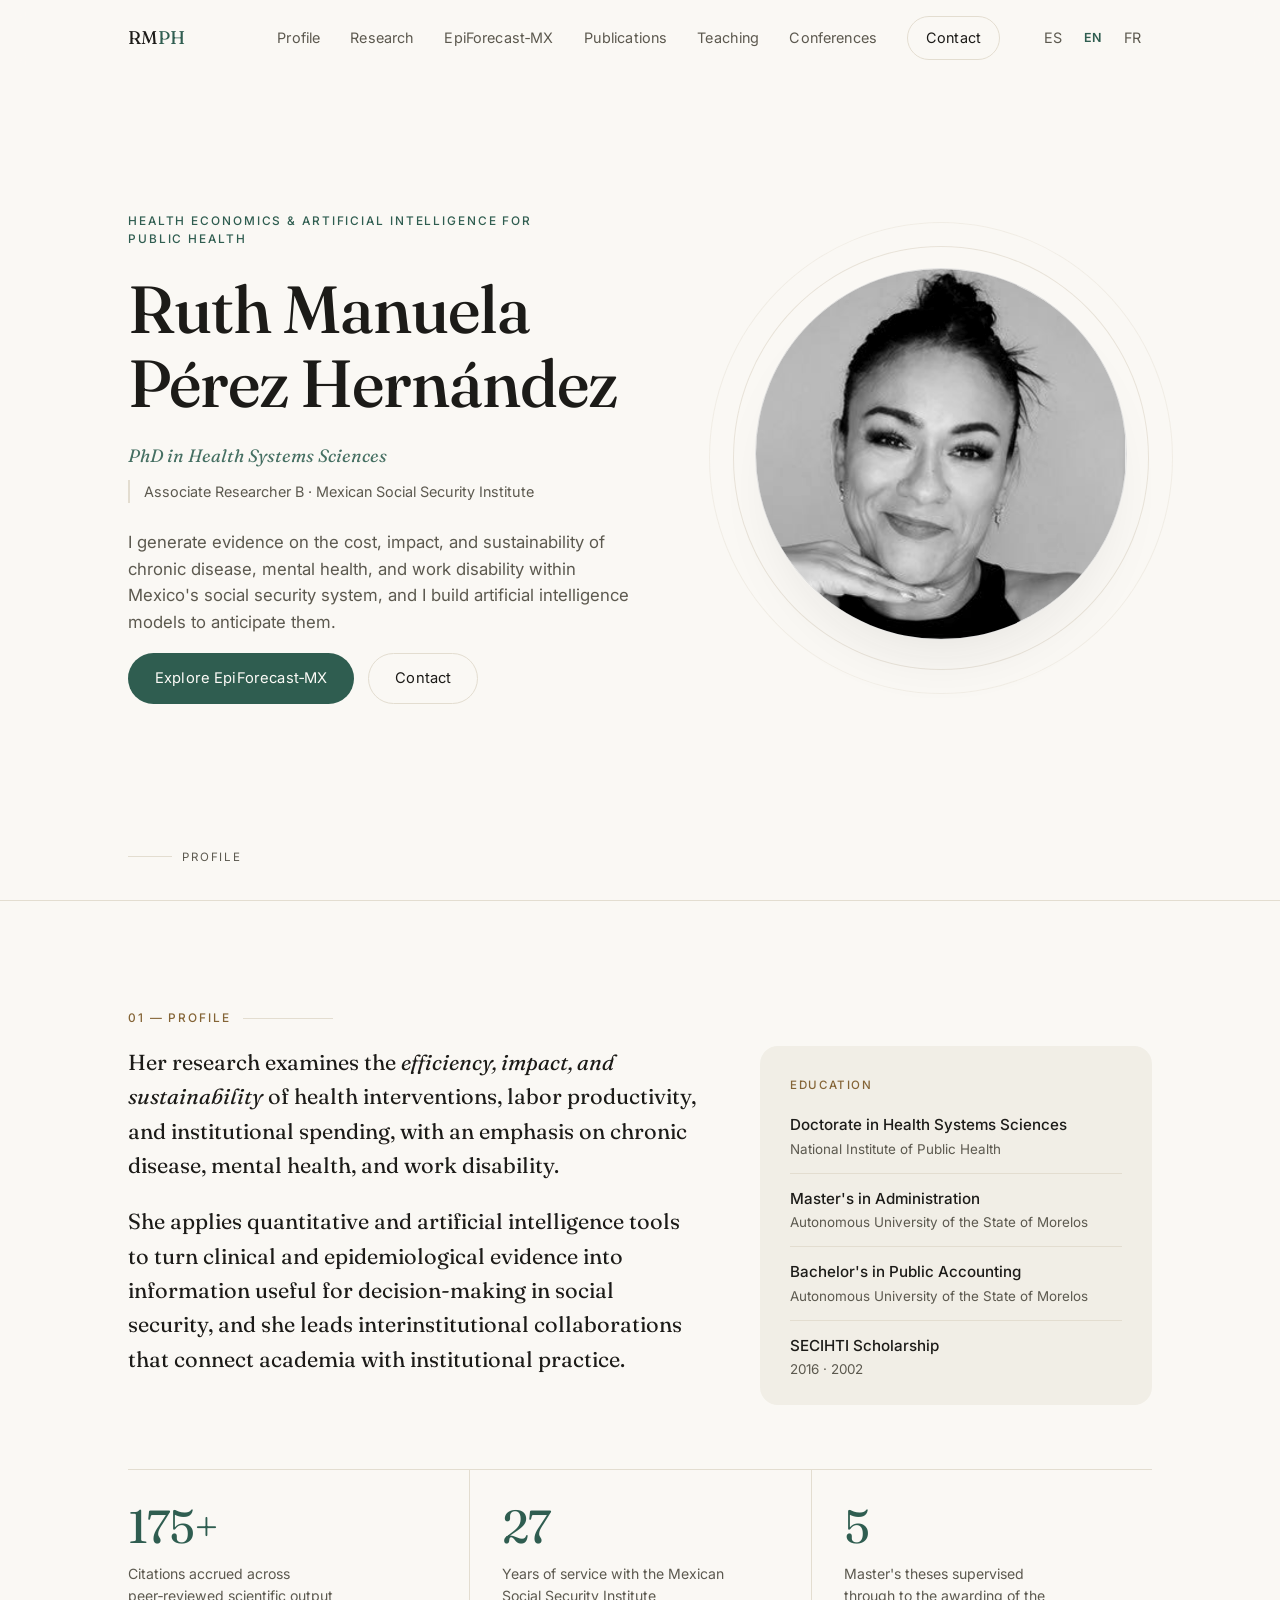
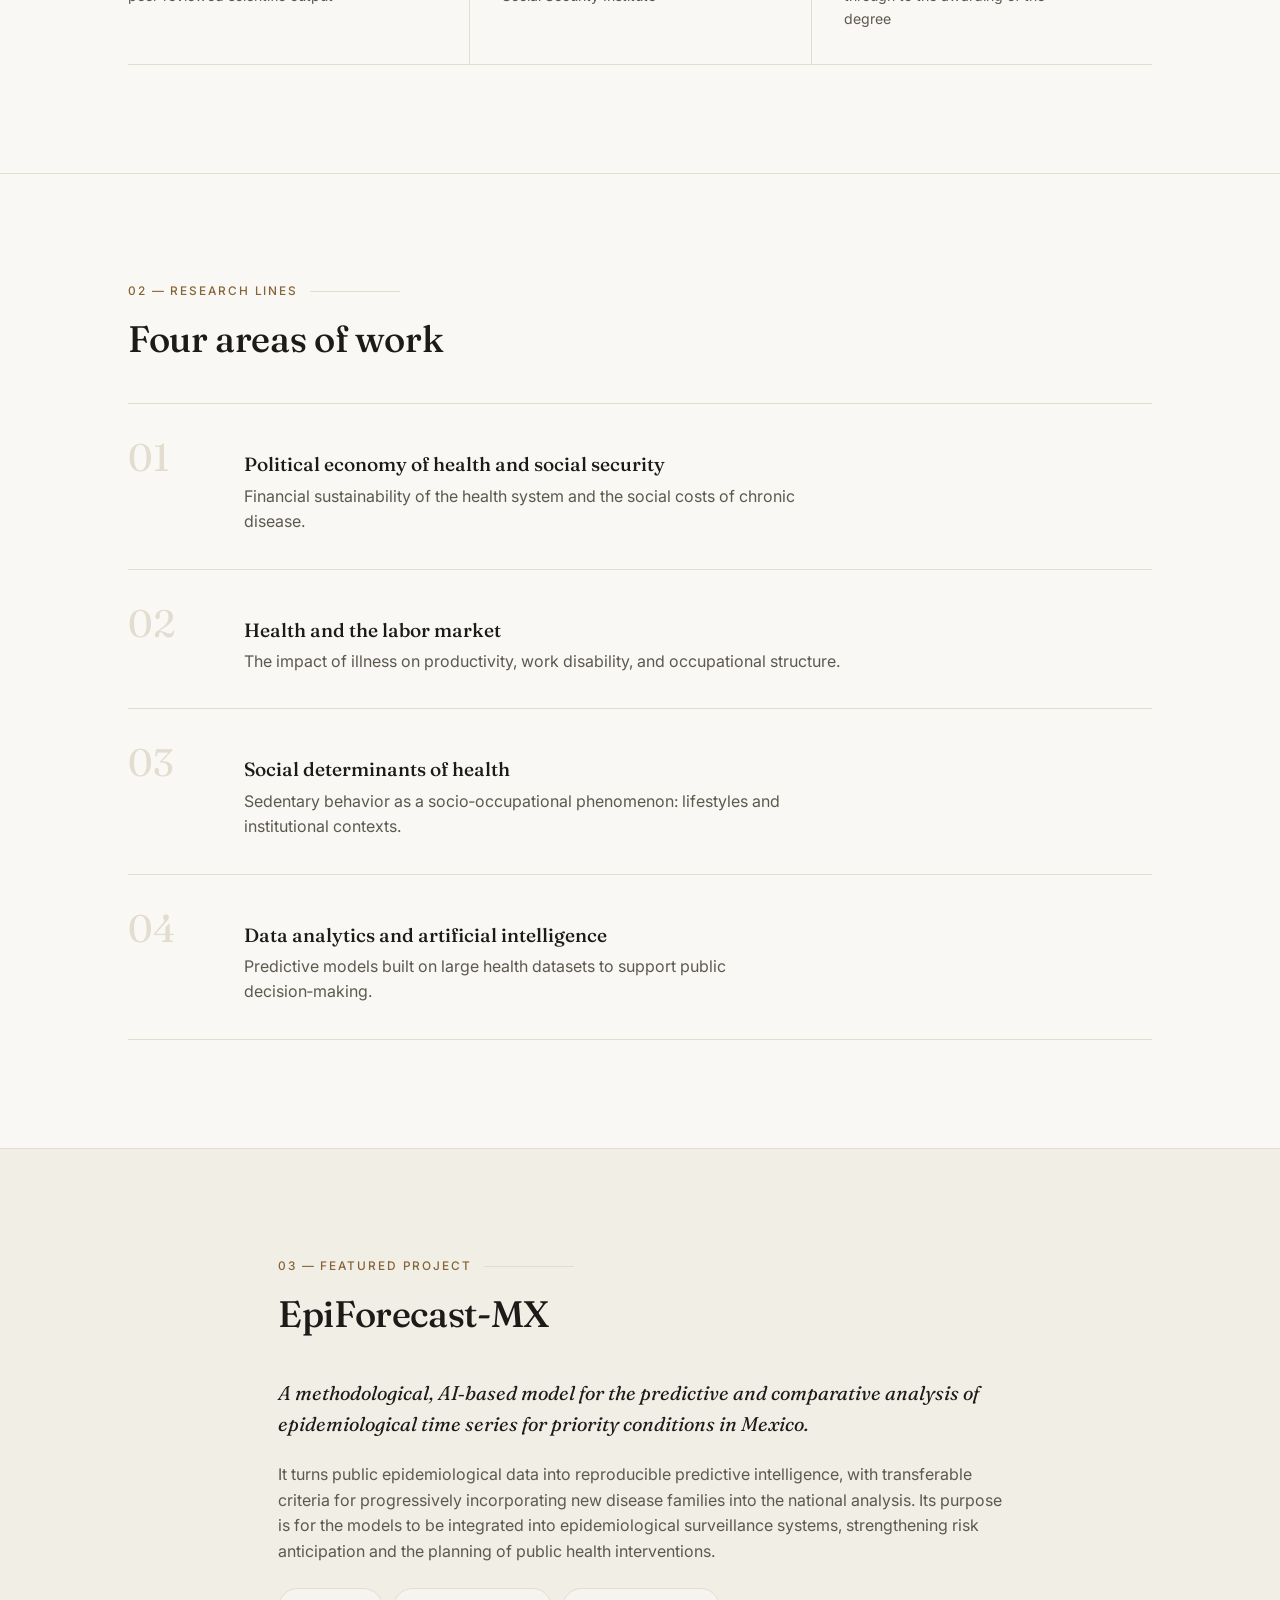
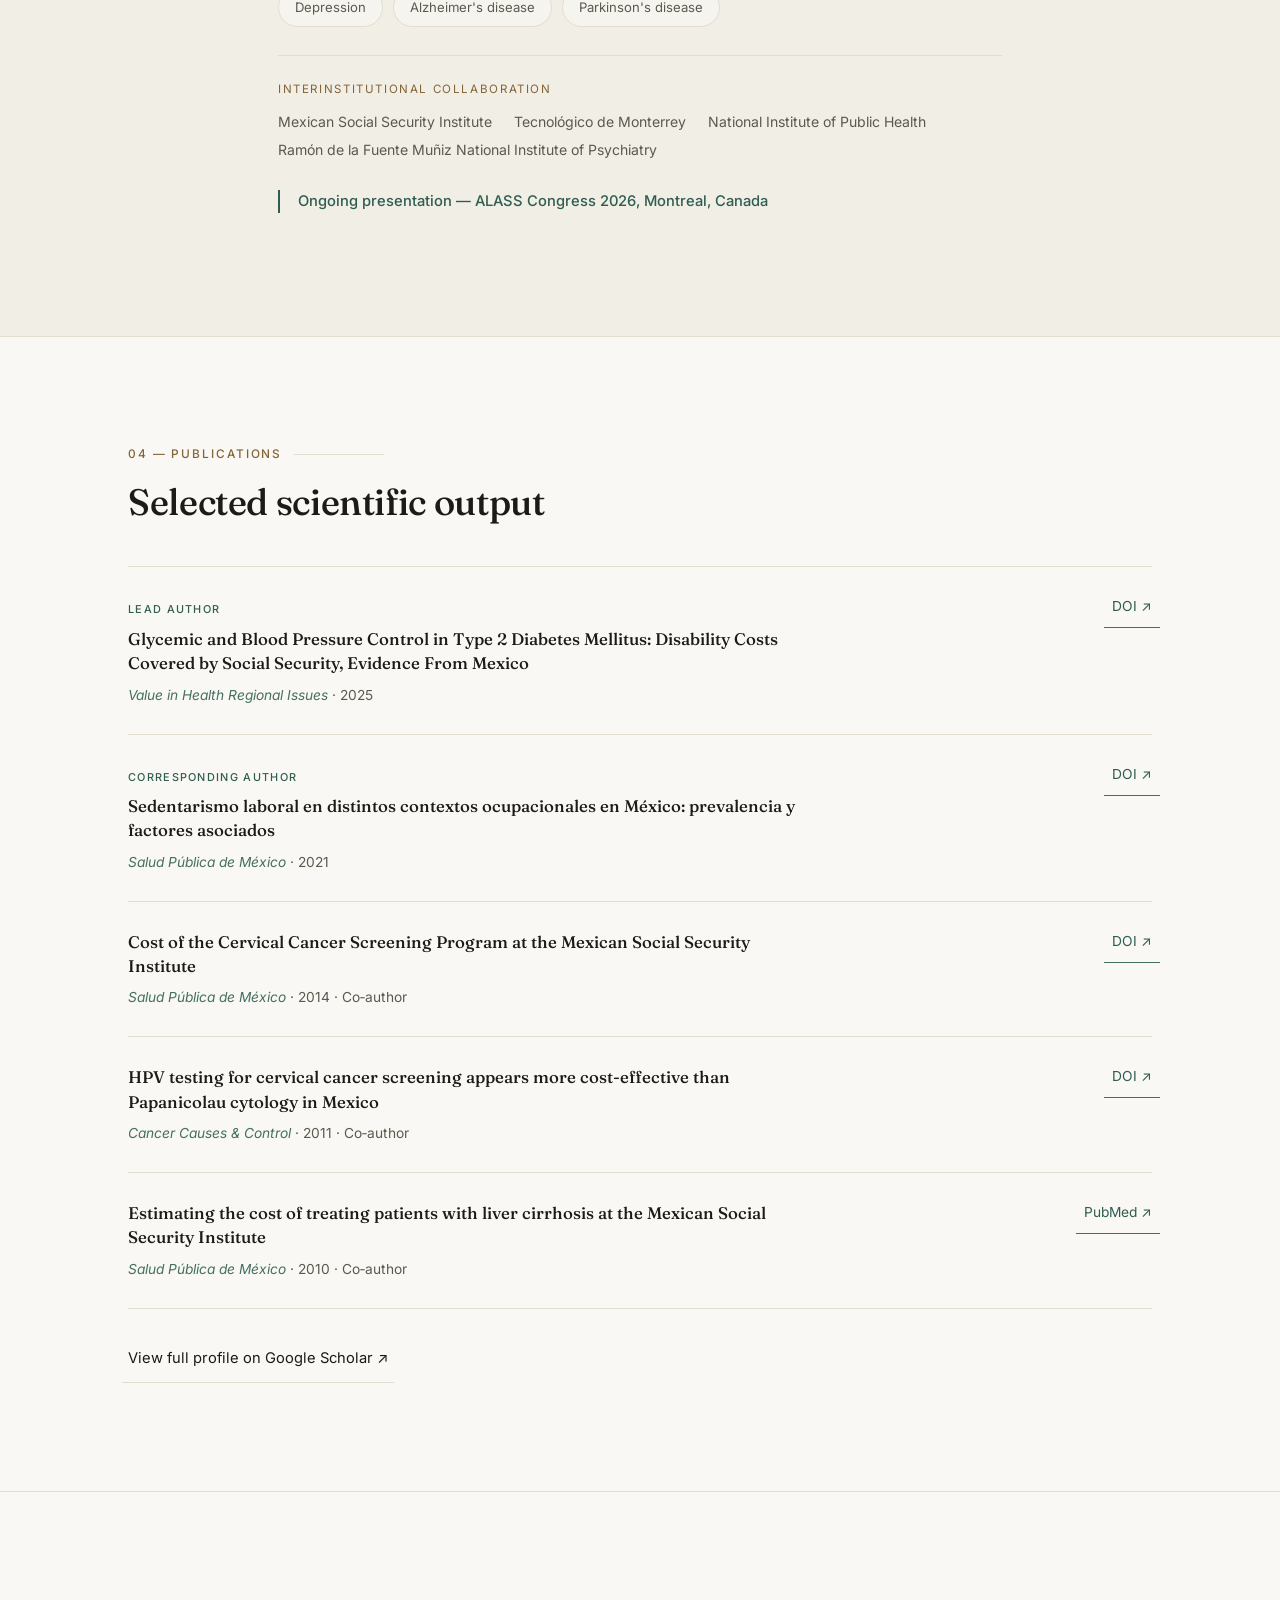
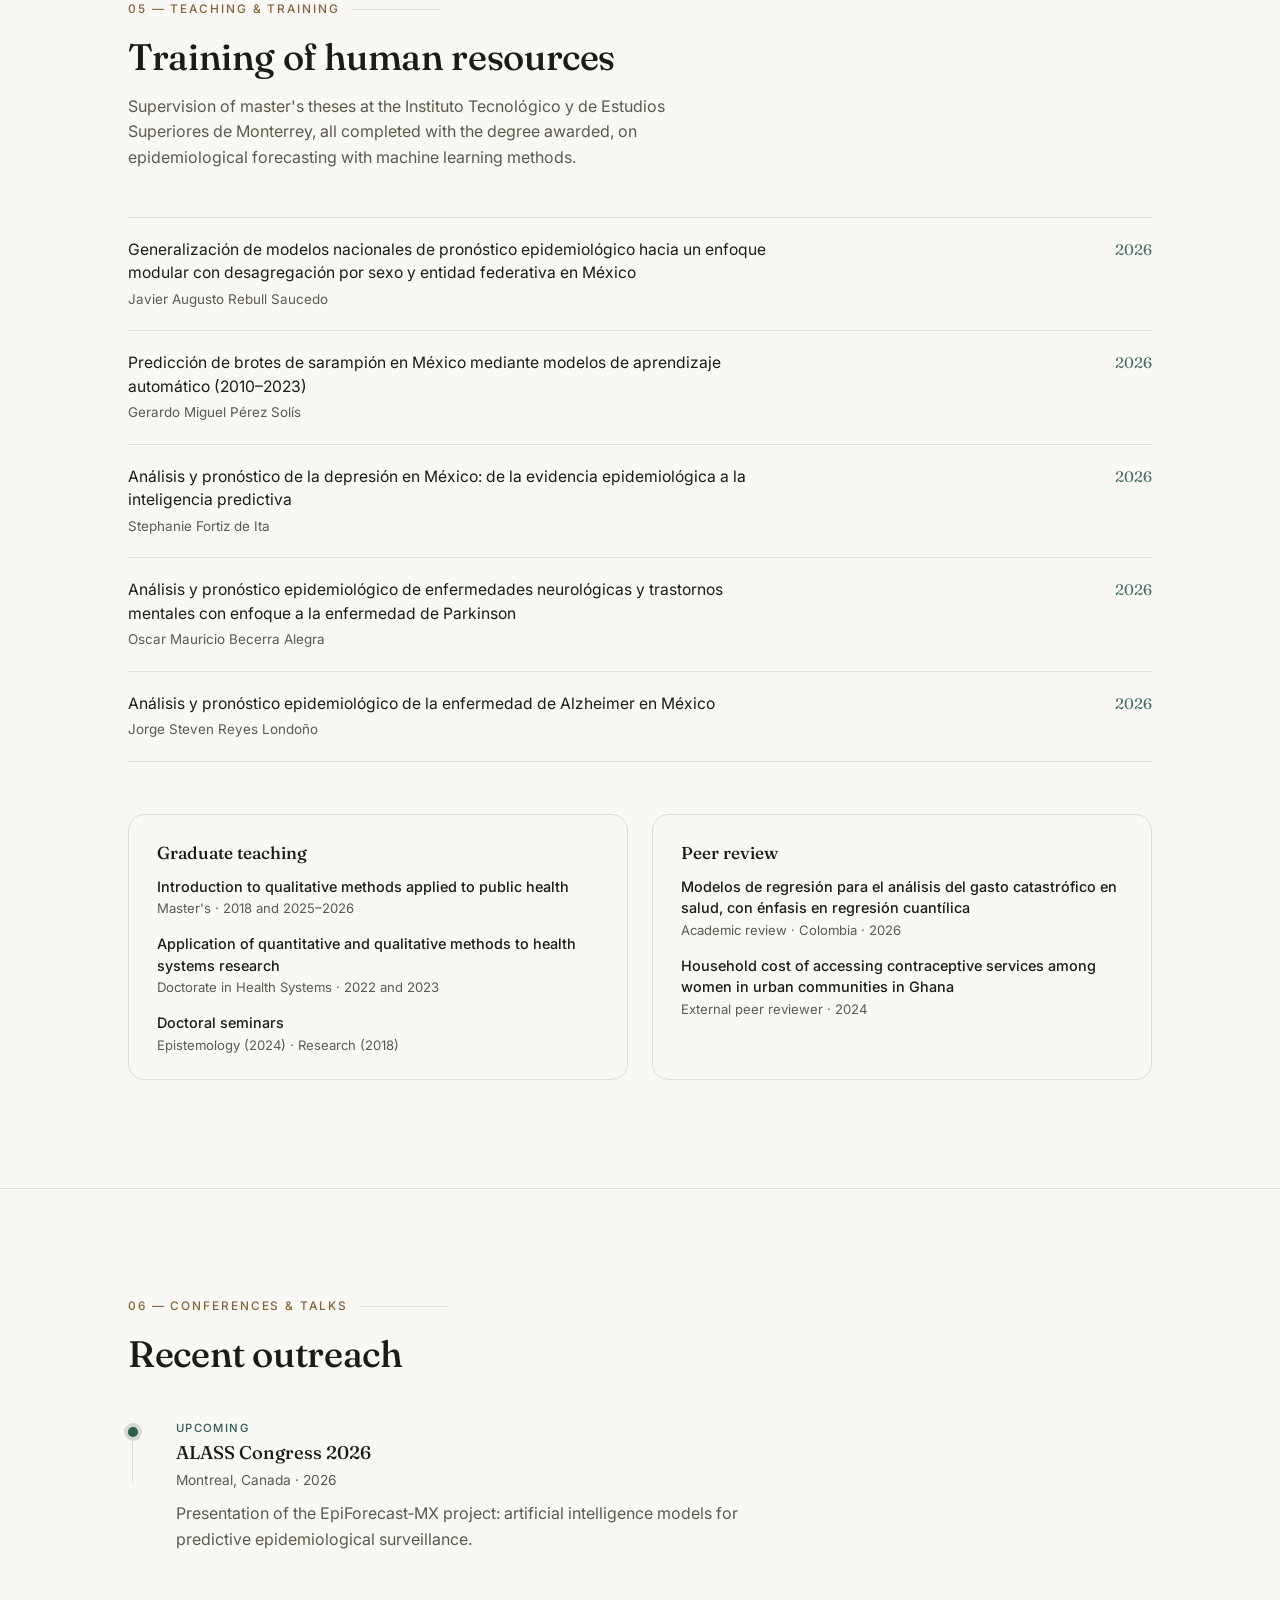
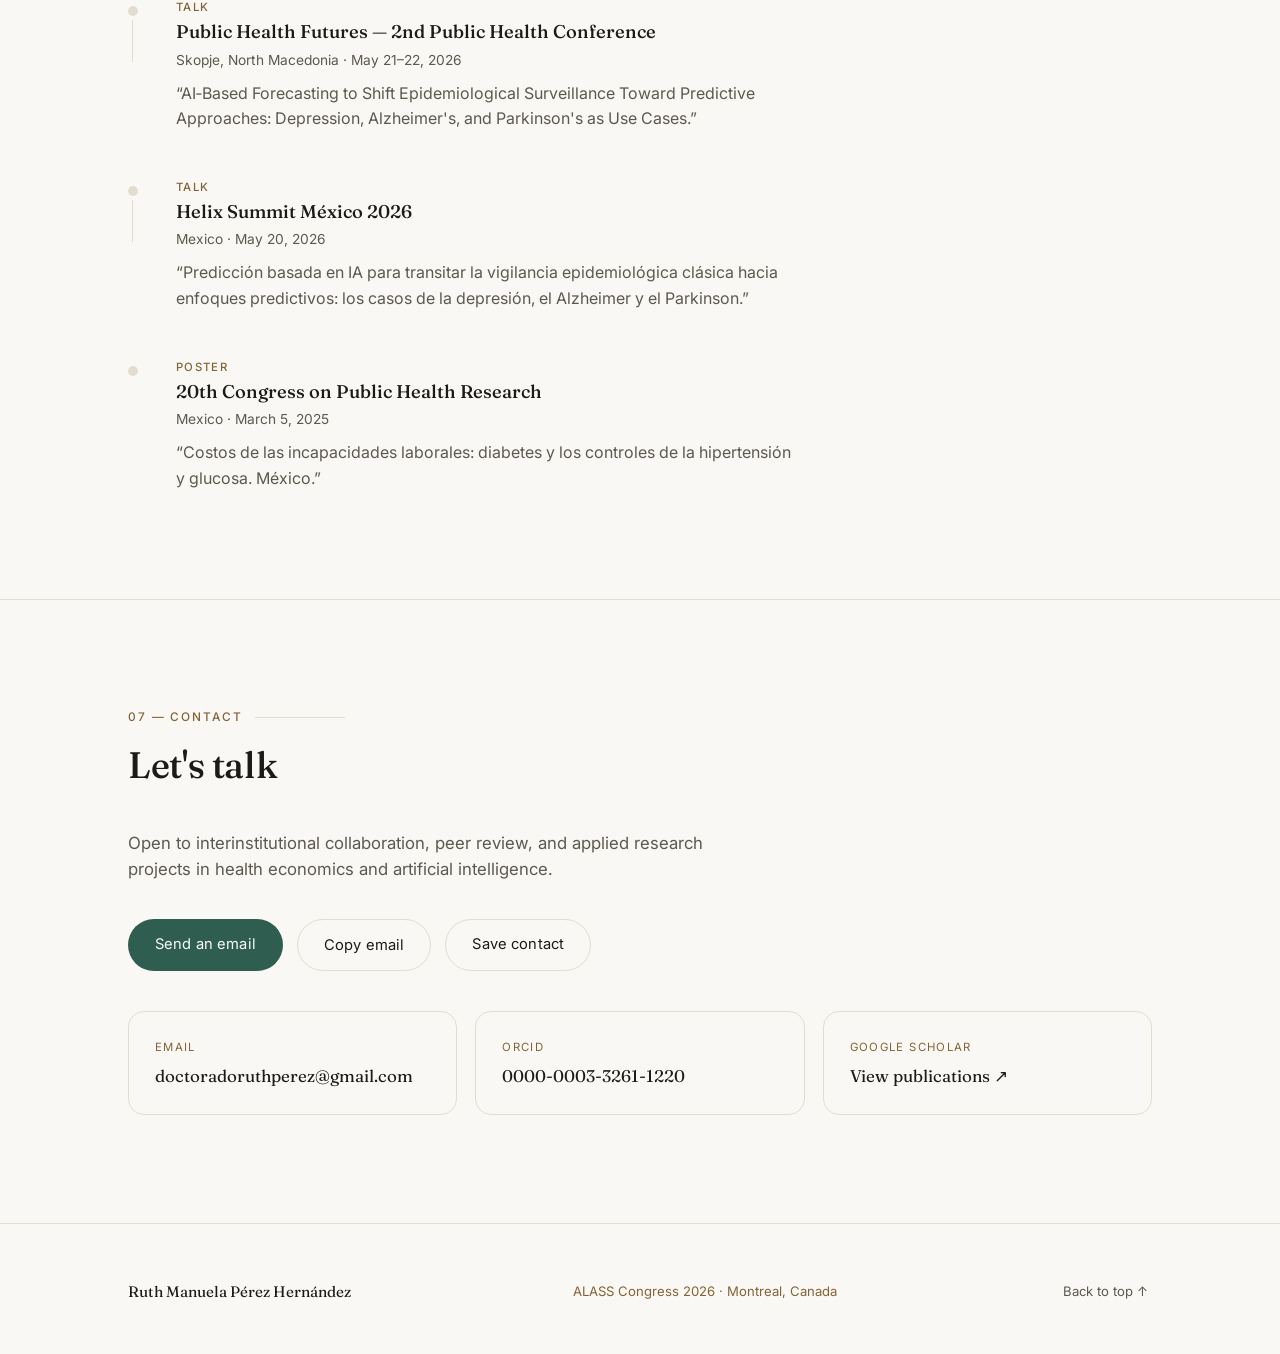
==== commit ace80844: "Rediseño: nueva sección de docencia, validación contra CV y mejoras UX Contenido validado contra el " ====
--- a/en/index.html
+++ b/en/index.html
@@ -4,7 +4,7 @@
 <meta charset="UTF-8">
 <meta name="viewport" content="width=device-width, initial-scale=1.0">
 <title>Ruth Manuela Pérez Hernández — Health Economics &amp; AI for Public Health</title>
-<meta name="description" content="PhD in Health Systems Sciences. Health economics, public policy evaluation, and artificial intelligence applied to epidemiological surveillance. Mexican Social Security Institute (IMSS).">
+<meta name="description" content="PhD in Health Systems Sciences. Health economics, public policy evaluation, and artificial intelligence applied to epidemiological surveillance. Mexican Social Security Institute.">
 <meta name="theme-color" content="#faf8f4">
 <link rel="canonical" href="/en/">
 <link rel="alternate" hreflang="es" href="/">
@@ -13,6 +13,7 @@
 <link rel="alternate" hreflang="x-default" href="/">
 
 <meta property="og:type" content="profile">
+<meta property="og:locale" content="en_US">
 <meta property="og:title" content="Ruth Manuela Pérez Hernández — PhD in Health Systems Sciences">
 <meta property="og:description" content="Health economics, public policy evaluation, and artificial intelligence applied to epidemiological surveillance.">
 <meta property="og:image" content="../assets/ruth-profile.png">
@@ -25,6 +26,24 @@
 <link href="https://fonts.googleapis.com/css2?family=Fraunces:ital,opsz,wght@0,9..144,300;0,9..144,400;0,9..144,500;0,9..144,600;1,9..144,400;1,9..144,500&family=Inter:wght@300;400;500;600&display=swap" rel="stylesheet">
 
 <link rel="stylesheet" href="../styles.css">
+
+<script type="application/ld+json">
+{
+  "@context": "https://schema.org",
+  "@type": "Person",
+  "name": "Ruth Manuela Pérez Hernández",
+  "honorificPrefix": "Dra.",
+  "jobTitle": "Associate Researcher B",
+  "affiliation": { "@type": "Organization", "name": "Instituto Mexicano del Seguro Social" },
+  "email": "mailto:doctoradoruthperez@gmail.com",
+  "identifier": "https://orcid.org/0000-0003-3261-1220",
+  "sameAs": [
+    "https://orcid.org/0000-0003-3261-1220",
+    "https://scholar.google.com.mx/citations?user=G9jRzNEAAAAJ"
+  ],
+  "knowsAbout": ["Health economics", "Public policy evaluation", "Artificial intelligence applied to public health", "Epidemiological surveillance"]
+}
+</script>
 </head>
 <body>
 
@@ -33,14 +52,15 @@
 <header class="site-header" id="top">
   <div class="wrap header-inner">
     <a class="brand" href="#top">RM<span>PH</span></a>
-    <button class="nav-toggle" id="navToggle" aria-label="Open menu" aria-expanded="false">
+    <button class="nav-toggle" id="navToggle" aria-label="Open menu" aria-expanded="false" aria-controls="siteNav">
       <span></span><span></span><span></span>
     </button>
-    <nav class="site-nav" id="siteNav">
+    <nav class="site-nav" id="siteNav" aria-label="Main navigation">
       <a href="#perfil">Profile</a>
       <a href="#investigacion">Research</a>
       <a href="#proyecto">EpiForecast‑MX</a>
       <a href="#publicaciones">Publications</a>
+      <a href="#docencia">Teaching</a>
       <a href="#congresos">Conferences</a>
       <a href="#contacto" class="nav-cta">Contact</a>
       <div class="lang-switch" aria-label="Language selector">
@@ -50,6 +70,7 @@
       </div>
     </nav>
   </div>
+  <div class="progress-bar" id="progressBar" aria-hidden="true"></div>
 </header>
 
 <main>
@@ -58,52 +79,73 @@
     <div class="hero-text reveal">
       <p class="eyebrow">Health Economics &amp; Artificial Intelligence for Public Health</p>
       <h1>Ruth Manuela<br>Pérez Hernández</h1>
-      <p class="hero-role">PhD in Health Systems Sciences<br>Mexican Social Security Institute (IMSS)</p>
+      <p class="hero-role">PhD in Health Systems Sciences</p>
+      <p class="hero-affil">Associate Researcher B · Mexican Social Security Institute</p>
       <p class="hero-lede">I generate evidence on the cost, impact, and sustainability of chronic
         disease, mental health, and work disability within Mexico's social
-        security system, and I build artificial-intelligence models to
+        security system, and I build artificial intelligence models to
         anticipate them.</p>
       <div class="hero-actions">
-        <a href="#publicaciones" class="btn btn-primary">View publications</a>
+        <a href="#proyecto" class="btn btn-primary">Explore EpiForecast‑MX</a>
         <a href="#contacto" class="btn btn-ghost">Contact</a>
       </div>
     </div>
     <div class="hero-photo reveal">
-      <img src="../assets/ruth-profile.png" alt="Portrait of Ruth Manuela Pérez Hernández" width="630" height="632">
-    </div>
+      <img src="../assets/ruth-profile.png" alt="Portrait of Ruth Manuela Pérez Hernández" width="630" height="632" fetchpriority="high">
+    </div>
+    <a class="scroll-cue" href="#perfil"><span class="cue-line"></span>Profile</a>
   </section>
 
   <section id="perfil" class="section perfil">
     <div class="wrap">
       <p class="section-label reveal">01 — Profile</p>
       <div class="perfil-grid">
-        <p class="perfil-text reveal">Her research examines the <em>efficiency, impact, and
-          sustainability</em> of health interventions, labor productivity,
-          and institutional spending, with an emphasis on chronic disease,
-          mental health, and work disability. She applies quantitative and
-          artificial-intelligence tools to turn clinical and epidemiological
-          evidence into information useful for decision-making in social
-          security.</p>
-        <aside class="perfil-stats reveal">
-          <div class="stat">
-            <span class="stat-num">175+</span>
-            <span class="stat-label">Citations accrued across peer‑reviewed scientific output</span>
-          </div>
-          <div class="stat">
-            <span class="stat-num">5</span>
-            <span class="stat-label">Indexed articles as author and co‑author</span>
-          </div>
-          <div class="stat">
-            <span class="stat-num">27+</span>
-            <span class="stat-label">Years with the Mexican Social Security Institute</span>
-          </div>
+        <div>
+          <p class="perfil-text reveal">Her research examines the <em>efficiency, impact, and
+            sustainability</em> of health interventions, labor productivity, and
+            institutional spending, with an emphasis on chronic disease, mental
+            health, and work disability.</p>
+          <p class="perfil-text reveal">She applies quantitative and artificial intelligence tools to turn
+            clinical and epidemiological evidence into information useful for
+            decision-making in social security, and she leads interinstitutional
+            collaborations that connect academia with institutional practice.</p>
+        </div>
+        <aside class="formacion-panel reveal">
+          <p class="panel-heading">Education</p>
           <dl class="formacion">
-            <div><dt>PhD</dt><dd>National Institute of Public Health, Mexico</dd></div>
-            <div><dt>Master's</dt><dd>Autonomous University of the State of Morelos</dd></div>
-            <div><dt>Bachelor's</dt><dd>Autonomous University of the State of Morelos</dd></div>
-            <div><dt>Scholarship</dt><dd>SECIHTI (2016 · 2002)</dd></div>
+            <div>
+              <dt>Doctorate in Health Systems Sciences</dt>
+              <dd>National Institute of Public Health</dd>
+            </div>
+            <div>
+              <dt>Master's in Administration</dt>
+              <dd>Autonomous University of the State of Morelos</dd>
+            </div>
+            <div>
+              <dt>Bachelor's in Public Accounting</dt>
+              <dd>Autonomous University of the State of Morelos</dd>
+            </div>
+            <div>
+              <dt>SECIHTI Scholarship</dt>
+              <dd>2016 · 2002</dd>
+            </div>
           </dl>
         </aside>
+      </div>
+
+      <div class="stats-band reveal">
+        <div class="stat">
+          <span class="stat-num">175+</span>
+          <span class="stat-label">Citations accrued across peer‑reviewed scientific output</span>
+        </div>
+        <div class="stat">
+          <span class="stat-num">27</span>
+          <span class="stat-label">Years of service with the Mexican Social Security Institute</span>
+        </div>
+        <div class="stat">
+          <span class="stat-num">5</span>
+          <span class="stat-label">Master's theses supervised through to the awarding of the degree</span>
+        </div>
       </div>
     </div>
   </section>
@@ -150,21 +192,30 @@
       <div class="reveal">
         <p class="section-label">03 — Featured Project</p>
         <h2 class="section-title">EpiForecast‑MX</h2>
-        <p class="proyecto-sub">A methodological, AI‑based model for the predictive and
-          comparative analysis of epidemiological time series for priority
-          conditions in Mexico.</p>
+        <p class="proyecto-sub">A methodological, AI‑based model for the predictive and comparative
+          analysis of epidemiological time series for priority conditions in
+          Mexico.</p>
         <p>It turns public epidemiological data into reproducible predictive
           intelligence, with transferable criteria for progressively
-          incorporating new disease families into the national analysis.
-          Developed through interinstitutional collaboration among IMSS,
-          Tecnológico de Monterrey, the National Institute of Public Health,
-          and the Ramón de la Fuente Muñiz National Institute of Psychiatry.</p>
+          incorporating new disease families into the national analysis. Its
+          purpose is for the models to be integrated into epidemiological
+          surveillance systems, strengthening risk anticipation and the
+          planning of public health interventions.</p>
         <ul class="tag-list">
           <li>Depression</li>
           <li>Alzheimer's disease</li>
           <li>Parkinson's disease</li>
         </ul>
-        <p class="proyecto-status">Ongoing presentation — ALASS 2026 Congress, Montreal, Canada</p>
+        <div class="partners">
+          <p class="partners-label">Interinstitutional collaboration</p>
+          <ul>
+            <li>Mexican Social Security Institute</li>
+            <li>Tecnológico de Monterrey</li>
+            <li>National Institute of Public Health</li>
+            <li>Ramón de la Fuente Muñiz National Institute of Psychiatry</li>
+          </ul>
+        </div>
+        <p class="proyecto-status">Ongoing presentation — ALASS Congress 2026, Montreal, Canada</p>
       </div>
     </div>
   </section>
@@ -176,15 +227,17 @@
       <ul class="pub-list">
         <li class="reveal">
           <div class="pub-main">
-            <h3>Glycemic and Blood Pressure Control in Type 2 Diabetes Mellitus: Disability Costs Covered by Social Security, Evidence from Mexico</h3>
-            <p class="pub-meta"><em>Value in Health Regional Issues</em> · 2025 · Lead author</p>
+            <span class="pub-badge">Lead author</span>
+            <h3>Glycemic and Blood Pressure Control in Type 2 Diabetes Mellitus: Disability Costs Covered by Social Security, Evidence From Mexico</h3>
+            <p class="pub-meta"><em>Value in Health Regional Issues</em> · 2025</p>
           </div>
           <a class="pub-link" href="https://doi.org/10.1016/j.vhri.2024.101071" target="_blank" rel="noopener">DOI ↗</a>
         </li>
         <li class="reveal">
           <div class="pub-main">
+            <span class="pub-badge">Corresponding author</span>
             <h3>Sedentarismo laboral en distintos contextos ocupacionales en México: prevalencia y factores asociados</h3>
-            <p class="pub-meta"><em>Salud Pública de México</em> · 2021 · Corresponding author</p>
+            <p class="pub-meta"><em>Salud Pública de México</em> · 2021</p>
           </div>
           <a class="pub-link" href="https://doi.org/10.21149/12541" target="_blank" rel="noopener">DOI ↗</a>
         </li>
@@ -197,14 +250,14 @@
         </li>
         <li class="reveal">
           <div class="pub-main">
-            <h3>HPV Testing for Cervical Cancer Screening Appears More Cost‑Effective than Papanicolaou Cytology in Mexico</h3>
+            <h3>HPV testing for cervical cancer screening appears more cost‑effective than Papanicolau cytology in Mexico</h3>
             <p class="pub-meta"><em>Cancer Causes &amp; Control</em> · 2011 · Co‑author</p>
           </div>
           <a class="pub-link" href="https://doi.org/10.1007/s10552-010-9694-3" target="_blank" rel="noopener">DOI ↗</a>
         </li>
         <li class="reveal">
           <div class="pub-main">
-            <h3>Estimating the Cost of Treating Patients with Liver Cirrhosis at the Mexican Social Security Institute</h3>
+            <h3>Estimating the cost of treating patients with liver cirrhosis at the Mexican Social Security Institute</h3>
             <p class="pub-meta"><em>Salud Pública de México</em> · 2010 · Co‑author</p>
           </div>
           <a class="pub-link" href="https://pubmed.ncbi.nlm.nih.gov/21271007/" target="_blank" rel="noopener">PubMed ↗</a>
@@ -214,9 +267,89 @@
     </div>
   </section>
 
+  <section id="docencia" class="section docencia">
+    <div class="wrap">
+      <p class="section-label reveal">05 — Teaching &amp; Training</p>
+      <h2 class="section-title reveal">Training of human resources</h2>
+      <p class="section-intro reveal">Supervision of master's theses at the Instituto Tecnológico y de Estudios
+        Superiores de Monterrey, all completed with the degree awarded, on
+        epidemiological forecasting with machine learning methods.</p>
+      <ul class="tesis-list">
+        <li class="reveal">
+          <div>
+            <p class="tesis-title">Generalización de modelos nacionales de pronóstico epidemiológico hacia un enfoque modular con desagregación por sexo y entidad federativa en México</p>
+            <p class="tesis-author">Javier Augusto Rebull Saucedo</p>
+          </div>
+          <span class="tesis-year">2026</span>
+        </li>
+        <li class="reveal">
+          <div>
+            <p class="tesis-title">Predicción de brotes de sarampión en México mediante modelos de aprendizaje automático (2010–2023)</p>
+            <p class="tesis-author">Gerardo Miguel Pérez Solís</p>
+          </div>
+          <span class="tesis-year">2026</span>
+        </li>
+        <li class="reveal">
+          <div>
+            <p class="tesis-title">Análisis y pronóstico de la depresión en México: de la evidencia epidemiológica a la inteligencia predictiva</p>
+            <p class="tesis-author">Stephanie Fortiz de Ita</p>
+          </div>
+          <span class="tesis-year">2026</span>
+        </li>
+        <li class="reveal">
+          <div>
+            <p class="tesis-title">Análisis y pronóstico epidemiológico de enfermedades neurológicas y trastornos mentales con enfoque a la enfermedad de Parkinson</p>
+            <p class="tesis-author">Oscar Mauricio Becerra Alegra</p>
+          </div>
+          <span class="tesis-year">2026</span>
+        </li>
+        <li class="reveal">
+          <div>
+            <p class="tesis-title">Análisis y pronóstico epidemiológico de la enfermedad de Alzheimer en México</p>
+            <p class="tesis-author">Jorge Steven Reyes Londoño</p>
+          </div>
+          <span class="tesis-year">2026</span>
+        </li>
+      </ul>
+
+      <div class="docencia-grid">
+        <div class="docencia-card reveal">
+          <h3>Graduate teaching</h3>
+          <ul>
+            <li>
+              <strong>Introduction to qualitative methods applied to public health</strong>
+              <span class="meta">Master's · 2018 and 2025–2026</span>
+            </li>
+            <li>
+              <strong>Application of quantitative and qualitative methods to health systems research</strong>
+              <span class="meta">Doctorate in Health Systems · 2022 and 2023</span>
+            </li>
+            <li>
+              <strong>Doctoral seminars</strong>
+              <span class="meta">Epistemology (2024) · Research (2018)</span>
+            </li>
+          </ul>
+        </div>
+        <div class="docencia-card reveal">
+          <h3>Peer review</h3>
+          <ul>
+            <li>
+              <strong>Modelos de regresión para el análisis del gasto catastrófico en salud, con énfasis en regresión cuantílica</strong>
+              <span class="meta">Academic review · Colombia · 2026</span>
+            </li>
+            <li>
+              <strong>Household cost of accessing contraceptive services among women in urban communities in Ghana</strong>
+              <span class="meta">External peer reviewer · 2024</span>
+            </li>
+          </ul>
+        </div>
+      </div>
+    </div>
+  </section>
+
   <section id="congresos" class="section congresos">
     <div class="wrap">
-      <p class="section-label reveal">05 — Conferences &amp; Talks</p>
+      <p class="section-label reveal">06 — Conferences &amp; Talks</p>
       <h2 class="section-title reveal">Recent outreach</h2>
       <ol class="timeline">
         <li class="reveal is-upcoming">
@@ -225,7 +358,7 @@
             <p class="tl-tag">Upcoming</p>
             <h3>ALASS Congress 2026</h3>
             <p class="tl-meta">Montreal, Canada · 2026</p>
-            <p>Presentation of the EpiForecast‑MX project: artificial‑intelligence models for predictive epidemiological surveillance.</p>
+            <p>Presentation of the EpiForecast‑MX project: artificial intelligence models for predictive epidemiological surveillance.</p>
           </div>
         </li>
         <li class="reveal">
@@ -261,11 +394,23 @@
 
   <section id="contacto" class="section contacto">
     <div class="wrap">
-      <p class="section-label reveal">06 — Contact</p>
+      <p class="section-label reveal">07 — Contact</p>
       <h2 class="section-title reveal">Let's talk</h2>
-      <p class="contacto-lede reveal">Open to interinstitutional collaboration, peer review, and
-        applied research projects in health economics and artificial
+      <p class="contacto-lede reveal">Open to interinstitutional collaboration, peer review, and applied
+        research projects in health economics and artificial
         intelligence.</p>
+
+      <div class="contact-actions reveal">
+        <a class="btn btn-primary" href="mailto:doctoradoruthperez@gmail.com">Send an email</a>
+        <button class="btn btn-ghost copy-btn" id="copyEmail" type="button"
+                data-email="doctoradoruthperez@gmail.com"
+                data-copied="Email copied">
+          Copy email
+          <span class="copied" aria-hidden="true">Copied</span>
+        </button>
+        <a class="btn btn-ghost" href="../assets/ruth-perez-hernandez.vcf" download>Save contact</a>
+      </div>
+
       <div class="contact-grid reveal">
         <a class="contact-card" href="mailto:doctoradoruthperez@gmail.com">
           <span class="contact-label">Email</span>
@@ -287,8 +432,9 @@
 
 <footer class="site-footer">
   <div class="wrap footer-inner">
-    <p>Ruth Manuela Pérez Hernández</p>
+    <p class="footer-name">Ruth Manuela Pérez Hernández</p>
     <p class="footer-note">ALASS Congress 2026 · Montreal, Canada</p>
+    <a class="to-top" href="#top">Back to top ↑</a>
   </div>
 </footer>
 
--- a/styles.css
+++ b/styles.css
@@ -8,11 +8,13 @@
   --accent-soft: #456f62;
   --gold: #846436;
   --line: #e3ddd0;
+  --line-soft: #ece7dc;
   --on-accent: #fbfaf6;
   --shadow: rgba(28,27,24,0.10);
   --serif: "Fraunces", Georgia, serif;
   --sans: "Inter", -apple-system, BlinkMacSystemFont, "Segoe UI", sans-serif;
   --max: 1080px;
+  --ease: cubic-bezier(0.22, 0.61, 0.36, 1);
 }
 
 @media (prefers-color-scheme: dark){
@@ -25,6 +27,7 @@
     --accent-soft: #6ea395;
     --gold: #d3b47f;
     --line: #333227;
+    --line-soft: #26261c;
     --on-accent: #15150f;
     --shadow: rgba(0,0,0,0.45);
   }
@@ -42,7 +45,6 @@
   outline-offset: 3px;
   border-radius: 2px;
 }
-
 
 body{
   margin: 0;
@@ -52,6 +54,7 @@
   font-weight: 400;
   line-height: 1.6;
   -webkit-font-smoothing: antialiased;
+  text-rendering: optimizeLegibility;
 }
 
 h1, h2, h3{
@@ -66,68 +69,95 @@
 em{ font-style: italic; color: var(--text); }
 a{ color: inherit; }
 
-.wrap{ max-width: var(--max); margin: 0 auto; padding: 0 28px; }
+/* padding-inline (not the `padding` shorthand) so a narrower-breakpoint
+   override can never reset the vertical padding of .hero/.section. */
+.wrap{ max-width: var(--max); margin: 0 auto; padding-inline: 28px; }
 
 .skip-link{
   position: absolute; left: -9999px; top: 0;
-  background: var(--accent); color: #fff; padding: 12px 18px; z-index: 200;
-}
-.skip-link:focus{ left: 16px; top: 16px; }
+  background: var(--accent); color: var(--on-accent); padding: 12px 18px; z-index: 200;
+  border-radius: 0 0 8px 0;
+}
+.skip-link:focus{ left: 0; top: 0; }
 
 /* ---------- Reveal on scroll ----------
    Visible by default (no-JS / JS-not-yet-run safe). JS adds "js-reveal"
    to <html> before paint; only then do elements hide pending animation. */
 .js-reveal .reveal{
   opacity: 0;
-  transform: translateY(16px);
-  transition: opacity 0.7s ease, transform 0.7s ease;
-}
-.js-reveal .reveal.is-visible{ opacity: 1; transform: translateY(0); }
+  transform: translateY(18px);
+  transition: opacity 0.8s var(--ease), transform 0.8s var(--ease);
+}
+.js-reveal .reveal.is-visible{ opacity: 1; transform: none; }
 
 /* ---------- Header ---------- */
 .site-header{
   position: fixed; top: 0; left: 0; right: 0; z-index: 100;
-  background: color-mix(in srgb, var(--bg) 78%, transparent);
-  backdrop-filter: blur(10px);
+  background: color-mix(in srgb, var(--bg) 80%, transparent);
+  backdrop-filter: blur(12px);
   border-bottom: 1px solid transparent;
-  transition: border-color 0.3s ease;
+  transition: border-color 0.3s ease, background 0.3s ease;
 }
 .site-header.scrolled{ border-bottom-color: var(--line); }
+
+/* Reading-progress hairline */
+.progress-bar{
+  position: absolute; left: 0; bottom: -1px; height: 2px;
+  width: 0;
+  background: var(--accent);
+  transition: width 0.1s linear;
+}
 
 .header-inner{
   display: flex; align-items: center; justify-content: space-between;
   height: 76px;
 }
 .brand{
+  display: inline-flex; align-items: center;
+  min-height: 44px; padding-right: 8px;
   font-family: var(--serif); font-size: 1.15rem; letter-spacing: 0.02em;
   text-decoration: none; color: var(--text);
+  white-space: nowrap;
 }
 .brand span{ color: var(--accent); }
 
-.site-nav{ display: flex; align-items: center; gap: 32px; }
+.site-nav{ display: flex; align-items: center; gap: 30px; }
 .site-nav a{
+  position: relative;
   text-decoration: none; color: var(--text-soft);
-  font-size: 0.92rem; letter-spacing: 0.01em;
+  font-size: 0.9rem; letter-spacing: 0.01em;
   transition: color 0.2s ease;
 }
+.site-nav > a:not(.nav-cta)::after{
+  content: "";
+  position: absolute; left: 0; bottom: -6px;
+  width: 100%; height: 1px;
+  background: var(--accent);
+  transform: scaleX(0);
+  transform-origin: left;
+  transition: transform 0.3s var(--ease);
+}
+.site-nav > a:not(.nav-cta):hover::after,
+.site-nav > a:not(.nav-cta).active::after{ transform: scaleX(1); }
 .site-nav a:hover{ color: var(--accent); }
-.site-nav a.active{ color: var(--accent); font-weight: 500; }
+.site-nav a.active{ color: var(--accent); }
 .nav-cta{
   border: 1px solid var(--line);
-  padding: 8px 18px !important;
+  padding: 9px 18px !important;
   border-radius: 999px;
   color: var(--text) !important;
-}
-.nav-cta:hover{ border-color: var(--accent); }
+  transition: border-color 0.2s ease, background 0.2s ease, color 0.2s ease !important;
+}
+.nav-cta:hover{ border-color: var(--accent); background: var(--accent); color: var(--on-accent) !important; }
 
 .lang-switch{
   display: flex; align-items: center; gap: 2px;
-  font-size: 0.8rem; letter-spacing: 0.03em;
-  margin-left: 6px;
+  font-size: 0.78rem; letter-spacing: 0.04em;
+  margin-left: 4px;
 }
 .lang-switch a, .lang-switch .lang-current{
   display: inline-flex; align-items: center; justify-content: center;
-  min-width: 40px; padding: 12px 8px;
+  min-width: 38px; padding: 12px 6px;
   border-radius: 8px;
   text-decoration: none; color: var(--text-soft);
   transition: color 0.2s ease, background 0.2s ease;
@@ -143,7 +173,7 @@
 }
 .nav-toggle span{
   width: 22px; height: 1.5px; background: var(--text);
-  transition: transform 0.25s ease, opacity 0.25s ease;
+  transition: transform 0.25s var(--ease), opacity 0.2s ease;
 }
 .nav-toggle[aria-expanded="true"] span:nth-child(1){ transform: translateY(6.5px) rotate(45deg); }
 .nav-toggle[aria-expanded="true"] span:nth-child(2){ opacity: 0; }
@@ -152,126 +182,219 @@
 /* ---------- Hero ---------- */
 .hero{
   display: grid;
-  grid-template-columns: 1.15fr 0.85fr;
+  grid-template-columns: 1.12fr 0.88fr;
   align-items: center;
   gap: 64px;
   min-height: 100svh;
-  padding-top: 96px;
-  padding-bottom: 64px;
+  padding-top: 104px;
+  padding-bottom: 88px;
+  position: relative;
 }
 .eyebrow{
   font-family: var(--sans);
   text-transform: uppercase;
-  font-size: 0.76rem;
-  letter-spacing: 0.14em;
+  font-size: 0.74rem;
+  letter-spacing: 0.16em;
   color: var(--accent);
   font-weight: 500;
+  margin-bottom: 24px;
+  max-width: 54ch;
+}
+.hero h1{
+  font-size: clamp(2.5rem, 5.2vw, 4.35rem);
+  font-weight: 500;
+  letter-spacing: -0.015em;
   margin-bottom: 22px;
-}
-.hero h1{
-  font-size: clamp(2.6rem, 5.2vw, 4.4rem);
-  font-weight: 500;
-  letter-spacing: -0.01em;
-  margin-bottom: 20px;
 }
 .hero-role{
   font-family: var(--serif);
   font-style: italic;
-  font-size: 1.15rem;
+  font-size: 1.12rem;
   color: var(--accent-soft);
-  margin-bottom: 24px;
-  line-height: 1.5;
+  margin-bottom: 10px;
+  line-height: 1.55;
+}
+.hero-affil{
+  font-size: 0.9rem;
+  color: var(--text-soft);
+  margin-bottom: 26px;
+  padding-left: 14px;
+  border-left: 2px solid var(--line);
 }
 .hero-lede{
   max-width: 46ch;
   font-size: 1.05rem;
 }
-.hero-actions{ display: flex; gap: 16px; margin-top: 12px; flex-wrap: wrap; }
+.hero-actions{ display: flex; gap: 14px; margin-top: 14px; flex-wrap: wrap; }
 
 .btn{
-  display: inline-block;
+  display: inline-flex; align-items: center; gap: 8px;
   padding: 13px 26px;
   border-radius: 999px;
   text-decoration: none;
   font-size: 0.92rem;
   letter-spacing: 0.01em;
-  transition: transform 0.2s ease, background 0.2s ease, border-color 0.2s ease;
+  font-family: var(--sans);
+  cursor: pointer;
+  border: 1px solid transparent;
+  transition: transform 0.25s var(--ease), background 0.25s ease,
+              border-color 0.25s ease, color 0.25s ease, box-shadow 0.25s ease;
 }
 .btn-primary{ background: var(--accent); color: var(--on-accent); }
-.btn-primary:hover{ transform: translateY(-2px); background: var(--accent-soft); }
-.btn-ghost{ border: 1px solid var(--line); color: var(--text); }
-.btn-ghost:hover{ border-color: var(--accent); transform: translateY(-2px); }
-
+.btn-primary:hover{ transform: translateY(-2px); background: var(--accent-soft); box-shadow: 0 10px 24px -12px var(--shadow); }
+.btn-ghost{ border-color: var(--line); color: var(--text); background: transparent; }
+.btn-ghost:hover{ border-color: var(--accent); color: var(--accent); transform: translateY(-2px); }
+
+/* Photo with a soft concentric halo */
 .hero-photo{
+  position: relative;
   justify-self: center;
   width: 100%;
-  max-width: 380px;
+  max-width: 372px;
   aspect-ratio: 1 / 1;
+}
+.hero-photo::before{
+  content: "";
+  position: absolute; inset: -22px;
   border-radius: 50%;
-  overflow: hidden;
   border: 1px solid var(--line);
-  box-shadow: 0 30px 60px -25px var(--shadow);
+  opacity: 0.75;
+}
+.hero-photo::after{
+  content: "";
+  position: absolute; inset: -46px;
+  border-radius: 50%;
+  border: 1px solid var(--line-soft);
+  opacity: 0.6;
 }
 .hero-photo img{
+  position: relative;
   width: 100%; height: 100%; object-fit: cover;
+  border-radius: 50%;
+  border: 1px solid var(--line);
+  box-shadow: 0 34px 64px -28px var(--shadow);
   filter: grayscale(1) contrast(1.03);
 }
 
+.scroll-cue{
+  position: absolute;
+  left: 28px; bottom: 34px;
+  display: inline-flex; align-items: center; gap: 10px;
+  font-size: 0.72rem; text-transform: uppercase; letter-spacing: 0.16em;
+  color: var(--text-soft);
+  text-decoration: none;
+  transition: color 0.2s ease;
+}
+.scroll-cue:hover{ color: var(--accent); }
+.scroll-cue .cue-line{
+  display: block; width: 44px; height: 1px; background: var(--line);
+  position: relative; overflow: hidden;
+}
+.scroll-cue .cue-line::after{
+  content: ""; position: absolute; inset: 0;
+  background: var(--accent);
+  transform: translateX(-100%);
+  animation: cue 2.6s var(--ease) infinite;
+}
+@keyframes cue{
+  0%{ transform: translateX(-100%); }
+  55%{ transform: translateX(0); }
+  100%{ transform: translateX(100%); }
+}
+
 /* ---------- Section shell ---------- */
-.section{ padding: 110px 0; border-top: 1px solid var(--line); scroll-margin-top: 92px; }
+.section{ padding: 108px 0; border-top: 1px solid var(--line); scroll-margin-top: 92px; }
 .section-label{
   font-family: var(--sans);
   text-transform: uppercase;
-  font-size: 0.76rem;
-  letter-spacing: 0.14em;
+  font-size: 0.74rem;
+  letter-spacing: 0.16em;
   color: var(--gold);
   font-weight: 500;
   margin-bottom: 18px;
+  display: flex; align-items: center; gap: 12px;
+}
+.section-label::after{
+  content: ""; flex: 1; height: 1px; background: var(--line); max-width: 90px;
 }
 .section-title{
   font-size: clamp(1.7rem, 3vw, 2.3rem);
   margin-bottom: 44px;
-  max-width: 20ch;
-}
+  max-width: 22ch;
+  letter-spacing: -0.01em;
+}
+.section-intro{ max-width: 60ch; margin-top: -28px; margin-bottom: 46px; }
 
 /* ---------- Perfil ---------- */
 .perfil-grid{
   display: grid;
-  grid-template-columns: 1.5fr 1fr;
+  grid-template-columns: 1.45fr 1fr;
   gap: 64px;
   align-items: start;
 }
 .perfil-text{
   font-family: var(--serif);
-  font-size: 1.4rem;
-  line-height: 1.55;
+  font-size: 1.36rem;
+  line-height: 1.58;
   color: var(--text);
 }
-.perfil-stats{
-  display: flex;
-  flex-direction: column;
-  gap: 26px;
-  padding: 32px;
+.perfil-text + .perfil-text{ margin-top: 1em; }
+
+.formacion-panel{
+  padding: 30px 30px 26px;
   background: var(--bg-alt);
   border-radius: 18px;
 }
-.stat{ display: flex; flex-direction: column; gap: 4px; }
-.stat-num{ font-family: var(--serif); font-size: 2.1rem; color: var(--accent); line-height: 1; }
-.stat-label{ font-size: 0.86rem; color: var(--text-soft); max-width: 30ch; }
-.formacion{ margin: 8px 0 0; padding-top: 22px; border-top: 1px solid var(--line); display: flex; flex-direction: column; gap: 12px; }
-.formacion div{ display: flex; justify-content: space-between; gap: 12px; font-size: 0.86rem; }
-.formacion dt{ color: var(--text); font-weight: 500; }
-.formacion dd{ margin: 0; color: var(--text-soft); text-align: right; }
+.panel-heading{
+  text-transform: uppercase; font-size: 0.72rem; letter-spacing: 0.14em;
+  color: var(--gold); font-weight: 500;
+  margin: 0 0 20px;
+}
+.formacion{ margin: 0; padding: 0; display: flex; flex-direction: column; }
+.formacion > div{ padding: 14px 0; border-top: 1px solid var(--line); }
+.formacion > div:first-child{ padding-top: 0; border-top: none; }
+.formacion > div:last-child{ padding-bottom: 0; }
+.formacion dt{
+  font-size: 0.95rem; color: var(--text); font-weight: 500;
+  line-height: 1.4; margin-bottom: 3px;
+}
+.formacion dd{ margin: 0; font-size: 0.84rem; color: var(--text-soft); line-height: 1.5; }
+
+/* Stats band */
+.stats-band{
+  display: grid;
+  grid-template-columns: repeat(3, 1fr);
+  gap: 0;
+  margin-top: 64px;
+  border-top: 1px solid var(--line);
+  border-bottom: 1px solid var(--line);
+}
+.stat{
+  padding: 34px 32px;
+  border-left: 1px solid var(--line);
+}
+.stat:first-child{ border-left: none; padding-left: 0; }
+.stat-num{
+  display: block;
+  font-family: var(--serif);
+  font-size: clamp(2.2rem, 4vw, 2.9rem);
+  color: var(--accent);
+  line-height: 1;
+  letter-spacing: -0.02em;
+  margin-bottom: 12px;
+}
+.stat-label{ font-size: 0.88rem; color: var(--text-soft); max-width: 26ch; display: block; }
 
 /* ---------- Líneas de investigación ---------- */
 .lineas{ list-style: none; margin: 0; padding: 0; display: flex; flex-direction: column; }
 .lineas li{
   display: grid;
-  grid-template-columns: 90px 1fr;
+  grid-template-columns: 92px 1fr;
   gap: 24px;
-  padding: 32px 0;
+  padding: 34px 0;
   border-top: 1px solid var(--line);
   align-items: baseline;
+  transition: border-color 0.3s ease;
 }
 .lineas li:last-child{ border-bottom: 1px solid var(--line); }
 .linea-num{
@@ -280,34 +403,50 @@
   color: var(--line);
   font-weight: 400;
   line-height: 1;
-}
+  transition: color 0.35s var(--ease);
+}
+.lineas li:hover .linea-num{ color: var(--accent); }
 .lineas h3{ font-size: 1.2rem; margin-bottom: 8px; }
 .lineas p{ margin: 0; max-width: 60ch; }
 
 /* ---------- Proyecto ---------- */
 .proyecto{ background: var(--bg-alt); }
-.proyecto-grid{ max-width: 760px; }
+.proyecto-grid{ max-width: 780px; }
 .proyecto-sub{
   font-family: var(--serif);
   font-style: italic;
-  font-size: 1.25rem;
+  font-size: 1.24rem;
   color: var(--text);
   margin-bottom: 22px;
-  line-height: 1.5;
+  line-height: 1.55;
 }
 .tag-list{
-  list-style: none; margin: 22px 0; padding: 0;
+  list-style: none; margin: 24px 0; padding: 0;
   display: flex; gap: 10px; flex-wrap: wrap;
 }
 .tag-list li{
   font-size: 0.82rem;
-  padding: 7px 16px;
+  padding: 8px 16px;
   border-radius: 999px;
   border: 1px solid var(--line);
   color: var(--text-soft);
+  background: color-mix(in srgb, var(--bg) 60%, transparent);
+}
+.partners{
+  margin-top: 28px; padding-top: 24px;
+  border-top: 1px solid var(--line);
+}
+.partners-label{
+  text-transform: uppercase; font-size: 0.72rem; letter-spacing: 0.14em;
+  color: var(--gold); margin-bottom: 12px;
+}
+.partners ul{
+  list-style: none; margin: 0; padding: 0;
+  display: flex; flex-wrap: wrap; gap: 6px 22px;
+  font-size: 0.88rem; color: var(--text-soft);
 }
 .proyecto-status{
-  margin-top: 20px;
+  margin-top: 28px;
   font-size: 0.92rem;
   color: var(--accent);
   font-weight: 500;
@@ -316,16 +455,26 @@
 }
 
 /* ---------- Publicaciones ---------- */
-.pub-list{ list-style: none; margin: 0 0 40px; padding: 0; }
+.pub-list{ list-style: none; margin: 0 0 36px; padding: 0; }
 .pub-list li{
-  display: flex; justify-content: space-between; align-items: flex-start; gap: 24px;
+  display: flex; justify-content: space-between; align-items: flex-start; gap: 28px;
   padding: 28px 0;
   border-top: 1px solid var(--line);
+  transition: background 0.3s ease;
 }
 .pub-list li:last-child{ border-bottom: 1px solid var(--line); }
-.pub-main h3{ font-size: 1.05rem; font-weight: 500; line-height: 1.4; margin-bottom: 8px; max-width: 62ch; }
+.pub-badge{
+  display: inline-block;
+  font-size: 0.68rem; text-transform: uppercase; letter-spacing: 0.12em;
+  color: var(--accent); font-weight: 500;
+  margin-bottom: 8px;
+}
+.pub-main h3{
+  font-size: 1.05rem; font-weight: 500; line-height: 1.45;
+  margin-bottom: 8px; max-width: 62ch;
+}
 .pub-meta{ margin: 0; font-size: 0.86rem; }
-.pub-meta em{ color: var(--accent-soft); }
+.pub-meta em{ color: var(--accent-soft); font-style: italic; }
 .pub-link{
   flex-shrink: 0;
   text-decoration: none;
@@ -335,6 +484,7 @@
   white-space: nowrap;
   padding: 12px 8px 10px;
   margin: -12px -8px;
+  transition: color 0.2s ease, border-color 0.2s ease;
 }
 .pub-link:hover{ color: var(--gold); border-color: var(--gold); }
 .scholar-link{
@@ -343,10 +493,52 @@
   font-size: 0.92rem;
   color: var(--text);
   border-bottom: 1px solid var(--line);
-  padding: 10px 6px 9px;
-  margin: -10px -6px 0;
+  padding: 13px 6px 12px;
+  margin: -13px -6px 0;
+  transition: color 0.2s ease, border-color 0.2s ease;
 }
 .scholar-link:hover{ color: var(--accent); border-color: var(--accent); }
+
+/* ---------- Docencia y formación ---------- */
+.tesis-list{ list-style: none; margin: 0 0 8px; padding: 0; }
+.tesis-list li{
+  display: grid;
+  grid-template-columns: 1fr auto;
+  gap: 8px 28px;
+  align-items: baseline;
+  padding: 20px 0;
+  border-top: 1px solid var(--line);
+}
+.tesis-list li:last-child{ border-bottom: 1px solid var(--line); }
+.tesis-title{
+  font-size: 0.98rem; color: var(--text); line-height: 1.5;
+  max-width: 66ch; margin: 0;
+}
+.tesis-author{
+  font-size: 0.84rem; color: var(--text-soft); margin: 4px 0 0;
+}
+.tesis-year{
+  font-family: var(--serif);
+  font-size: 0.95rem; color: var(--accent-soft);
+  white-space: nowrap;
+}
+.docencia-grid{
+  display: grid; grid-template-columns: repeat(2, 1fr);
+  gap: 24px; margin-top: 52px;
+}
+.docencia-card{
+  padding: 28px 28px 24px;
+  border: 1px solid var(--line);
+  border-radius: 16px;
+}
+.docencia-card h3{ font-size: 1.08rem; margin-bottom: 14px; }
+.docencia-card ul{
+  list-style: none; margin: 0; padding: 0;
+  display: flex; flex-direction: column; gap: 14px;
+}
+.docencia-card li{ font-size: 0.9rem; color: var(--text-soft); line-height: 1.5; }
+.docencia-card li strong{ color: var(--text); font-weight: 500; display: block; }
+.docencia-card .meta{ font-size: 0.82rem; color: var(--text-soft); }
 
 /* ---------- Congresos / Timeline ---------- */
 .timeline{ list-style: none; margin: 0; padding: 0; }
@@ -365,7 +557,10 @@
   background: var(--line);
   margin-top: 8px;
 }
-.timeline li.is-upcoming .tl-marker{ background: var(--accent); box-shadow: 0 0 0 4px color-mix(in srgb, var(--accent) 20%, transparent); }
+.timeline li.is-upcoming .tl-marker{
+  background: var(--accent);
+  box-shadow: 0 0 0 4px color-mix(in srgb, var(--accent) 20%, transparent);
+}
 .timeline li:not(:last-child) .tl-marker::after{
   content: "";
   position: absolute; top: 14px; left: 4px;
@@ -374,8 +569,8 @@
 }
 .tl-tag{
   text-transform: uppercase;
-  font-size: 0.72rem;
-  letter-spacing: 0.1em;
+  font-size: 0.71rem;
+  letter-spacing: 0.12em;
   color: var(--gold);
   font-weight: 500;
   margin-bottom: 6px;
@@ -386,42 +581,92 @@
 .tl-content p:last-child{ max-width: 62ch; margin-bottom: 0; }
 
 /* ---------- Contacto ---------- */
-.contacto-lede{ max-width: 56ch; font-size: 1.05rem; margin-bottom: 44px; }
+.contacto-lede{ max-width: 56ch; font-size: 1.05rem; margin-bottom: 36px; }
+.contact-actions{
+  display: flex; gap: 14px; flex-wrap: wrap;
+  margin-bottom: 40px;
+}
+.copy-btn{ position: relative; }
+.copy-btn .copied{
+  position: absolute; left: 50%; top: -34px;
+  transform: translateX(-50%) translateY(4px);
+  background: var(--text); color: var(--bg);
+  font-size: 0.74rem; padding: 5px 11px; border-radius: 6px;
+  white-space: nowrap;
+  opacity: 0; pointer-events: none;
+  transition: opacity 0.2s ease, transform 0.2s ease;
+}
+.copy-btn.is-copied .copied{ opacity: 1; transform: translateX(-50%) translateY(0); }
+
 .contact-grid{
   display: grid;
   grid-template-columns: repeat(3, 1fr);
-  gap: 20px;
+  gap: 18px;
 }
 .contact-card{
-  display: flex; flex-direction: column; gap: 10px;
-  padding: 28px;
+  display: flex; flex-direction: column; gap: 9px;
+  padding: 26px;
   border: 1px solid var(--line);
   border-radius: 16px;
   text-decoration: none;
-  transition: border-color 0.2s ease, transform 0.2s ease;
-}
-.contact-card:hover{ border-color: var(--accent); transform: translateY(-3px); }
+  transition: border-color 0.25s ease, transform 0.25s var(--ease), box-shadow 0.25s ease;
+}
+.contact-card:hover{
+  border-color: var(--accent);
+  transform: translateY(-3px);
+  box-shadow: 0 14px 30px -20px var(--shadow);
+}
 .contact-label{
-  text-transform: uppercase; font-size: 0.72rem; letter-spacing: 0.1em;
+  text-transform: uppercase; font-size: 0.71rem; letter-spacing: 0.12em;
   color: var(--gold);
 }
-.contact-value{ font-family: var(--serif); font-size: 1.1rem; color: var(--text); word-break: break-word; }
+.contact-value{
+  font-family: var(--serif); font-size: 1.06rem; color: var(--text);
+  word-break: break-word; line-height: 1.35;
+}
 
 /* ---------- Footer ---------- */
-.site-footer{ padding: 40px 0; }
+.site-footer{ padding: 46px 0 40px; border-top: 1px solid var(--line); }
 .footer-inner{
   display: flex; justify-content: space-between; align-items: center;
-  flex-wrap: wrap; gap: 8px;
+  flex-wrap: wrap; gap: 14px;
   font-size: 0.82rem; color: var(--text-soft);
 }
 .footer-inner p{ margin: 0; }
+.footer-name{ font-family: var(--serif); font-size: 0.95rem; color: var(--text); }
 .footer-note{ color: var(--gold); }
+.to-top{
+  text-decoration: none; color: var(--text-soft);
+  display: inline-flex; align-items: center; gap: 8px;
+  min-height: 44px; padding: 8px 4px;
+  transition: color 0.2s ease;
+}
+.to-top:hover{ color: var(--accent); }
 
 /* ---------- Responsive ---------- */
-@media (max-width: 860px){
-  .hero{ grid-template-columns: 1fr; text-align: left; padding-top: 120px; gap: 40px; }
-  .hero-photo{ max-width: 240px; order: -1; }
-  .perfil-grid{ grid-template-columns: 1fr; }
+@media (max-width: 980px){
+  .site-nav{ gap: 22px; }
+  .site-nav a{ font-size: 0.86rem; }
+}
+
+@media (max-width: 880px){
+  .hero{
+    grid-template-columns: 1fr;
+    padding-top: 116px; padding-bottom: 72px;
+    gap: 38px; min-height: 0;
+  }
+  .hero-photo{ max-width: 208px; order: -1; justify-self: start; }
+  .hero-photo::before{ inset: -14px; }
+  .hero-photo::after{ inset: -28px; }
+  .scroll-cue{ display: none; }
+
+  .perfil-grid{ grid-template-columns: 1fr; gap: 44px; }
+  .stats-band{ grid-template-columns: 1fr; margin-top: 44px; }
+  .stat{ border-left: none; border-top: 1px solid var(--line); padding: 26px 0; }
+  .stat:first-child{ border-top: none; padding-top: 4px; }
+  .stat-label{ max-width: 40ch; }
+
+  .docencia-grid{ grid-template-columns: 1fr; margin-top: 40px; }
   .contact-grid{ grid-template-columns: 1fr; }
 
   .site-nav{
@@ -431,17 +676,49 @@
     flex-direction: column; align-items: flex-start;
     gap: 0; padding: 8px 28px 20px;
     display: none;
+    box-shadow: 0 18px 30px -24px var(--shadow);
   }
   .site-nav.open{ display: flex; }
-  .site-nav > a{ padding: 12px 0; width: 100%; border-bottom: 1px solid var(--line); }
-  .nav-cta{ border: none !important; padding: 12px 0 !important; }
+  .site-nav > a{ padding: 13px 0; width: 100%; border-bottom: 1px solid var(--line); }
+  .site-nav > a:not(.nav-cta)::after{ display: none; }
+  .nav-cta{
+    border: none !important; padding: 13px 0 !important;
+    background: transparent !important; color: var(--text) !important;
+  }
+  .nav-cta:hover{ color: var(--accent) !important; }
   .nav-toggle{ display: flex; }
-  .lang-switch{ width: 100%; padding: 16px 0 4px; border-top: 1px solid var(--line); margin-top: 4px; }
+  .lang-switch{
+    width: 100%; padding: 14px 0 4px;
+    border-top: 1px solid var(--line); margin: 4px 0 0 -6px;
+  }
 }
 
 @media (max-width: 560px){
-  .section{ padding: 76px 0; }
-  .lineas li{ grid-template-columns: 48px 1fr; }
-  .linea-num{ font-size: 1.7rem; }
-  .pub-list li{ flex-direction: column; gap: 10px; }
-}
+  .wrap{ padding-inline: 22px; }
+  .section{ padding: 74px 0; }
+  .section-title{ margin-bottom: 34px; }
+  .perfil-text{ font-size: 1.2rem; }
+  .lineas li{ grid-template-columns: 44px 1fr; gap: 16px; padding: 26px 0; }
+  .linea-num{ font-size: 1.6rem; }
+  .pub-list li{ flex-direction: column; gap: 12px; }
+  .tesis-list li{ grid-template-columns: 1fr; gap: 6px; }
+  .tesis-year{ font-size: 0.86rem; color: var(--text-soft); }
+  .formacion-panel{ padding: 24px 22px 22px; }
+  .docencia-card{ padding: 24px 22px 20px; }
+  .contact-actions .btn{ flex: 1 1 100%; justify-content: center; }
+  .footer-inner{ flex-direction: column; align-items: flex-start; gap: 10px; }
+  .scroll-cue{ left: 22px; }
+}
+
+/* ---------- Print ---------- */
+@media print{
+  .site-header, .scroll-cue, .hero-actions, .contact-actions, .to-top{ display: none !important; }
+  .js-reveal .reveal{ opacity: 1 !important; transform: none !important; }
+  body{ background: #fff; color: #000; font-size: 11pt; }
+  .hero{ min-height: 0; padding-top: 0; page-break-after: avoid; }
+  .hero-photo{ max-width: 150px; }
+  .section{ padding: 26px 0; page-break-inside: avoid; border-top: 1px solid #ccc; }
+  .proyecto{ background: transparent; }
+  a{ text-decoration: none; color: #000; }
+  .pub-link::after, .contact-card .contact-value::after{ content: ""; }
+}
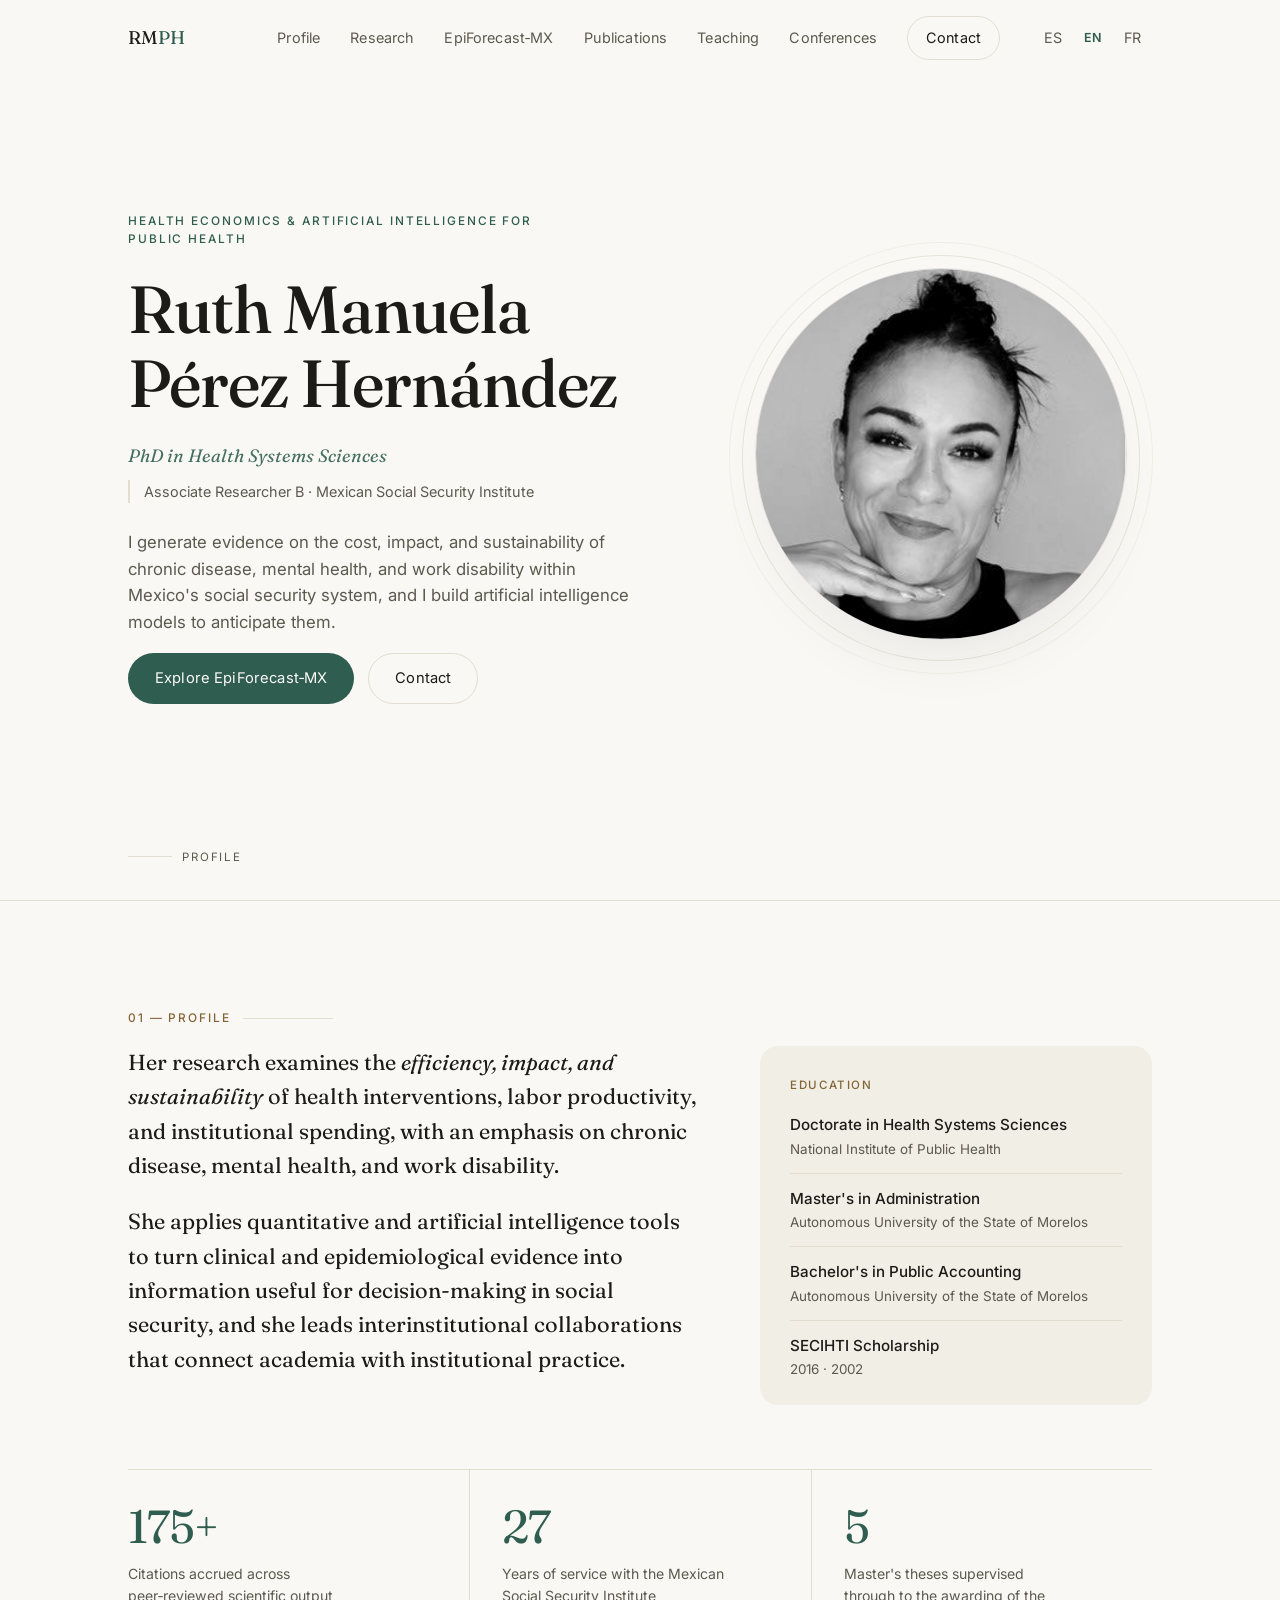
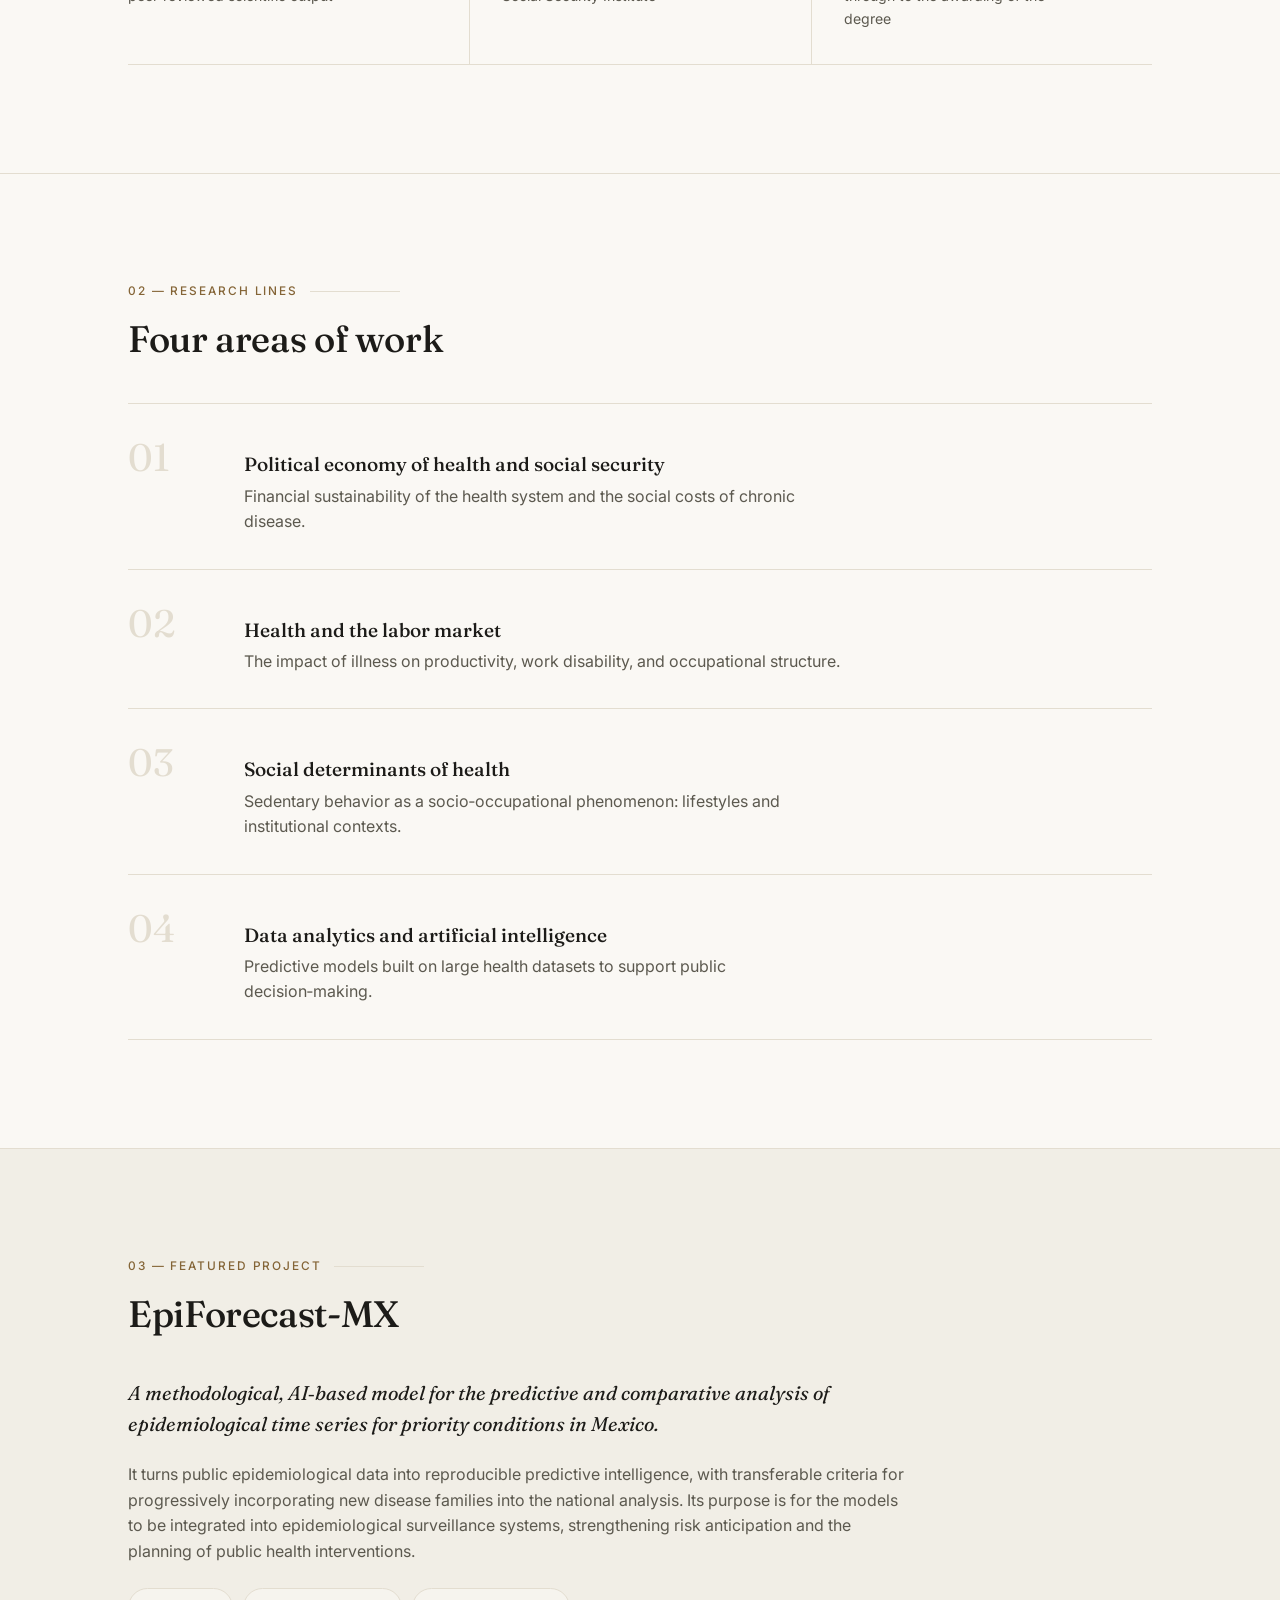
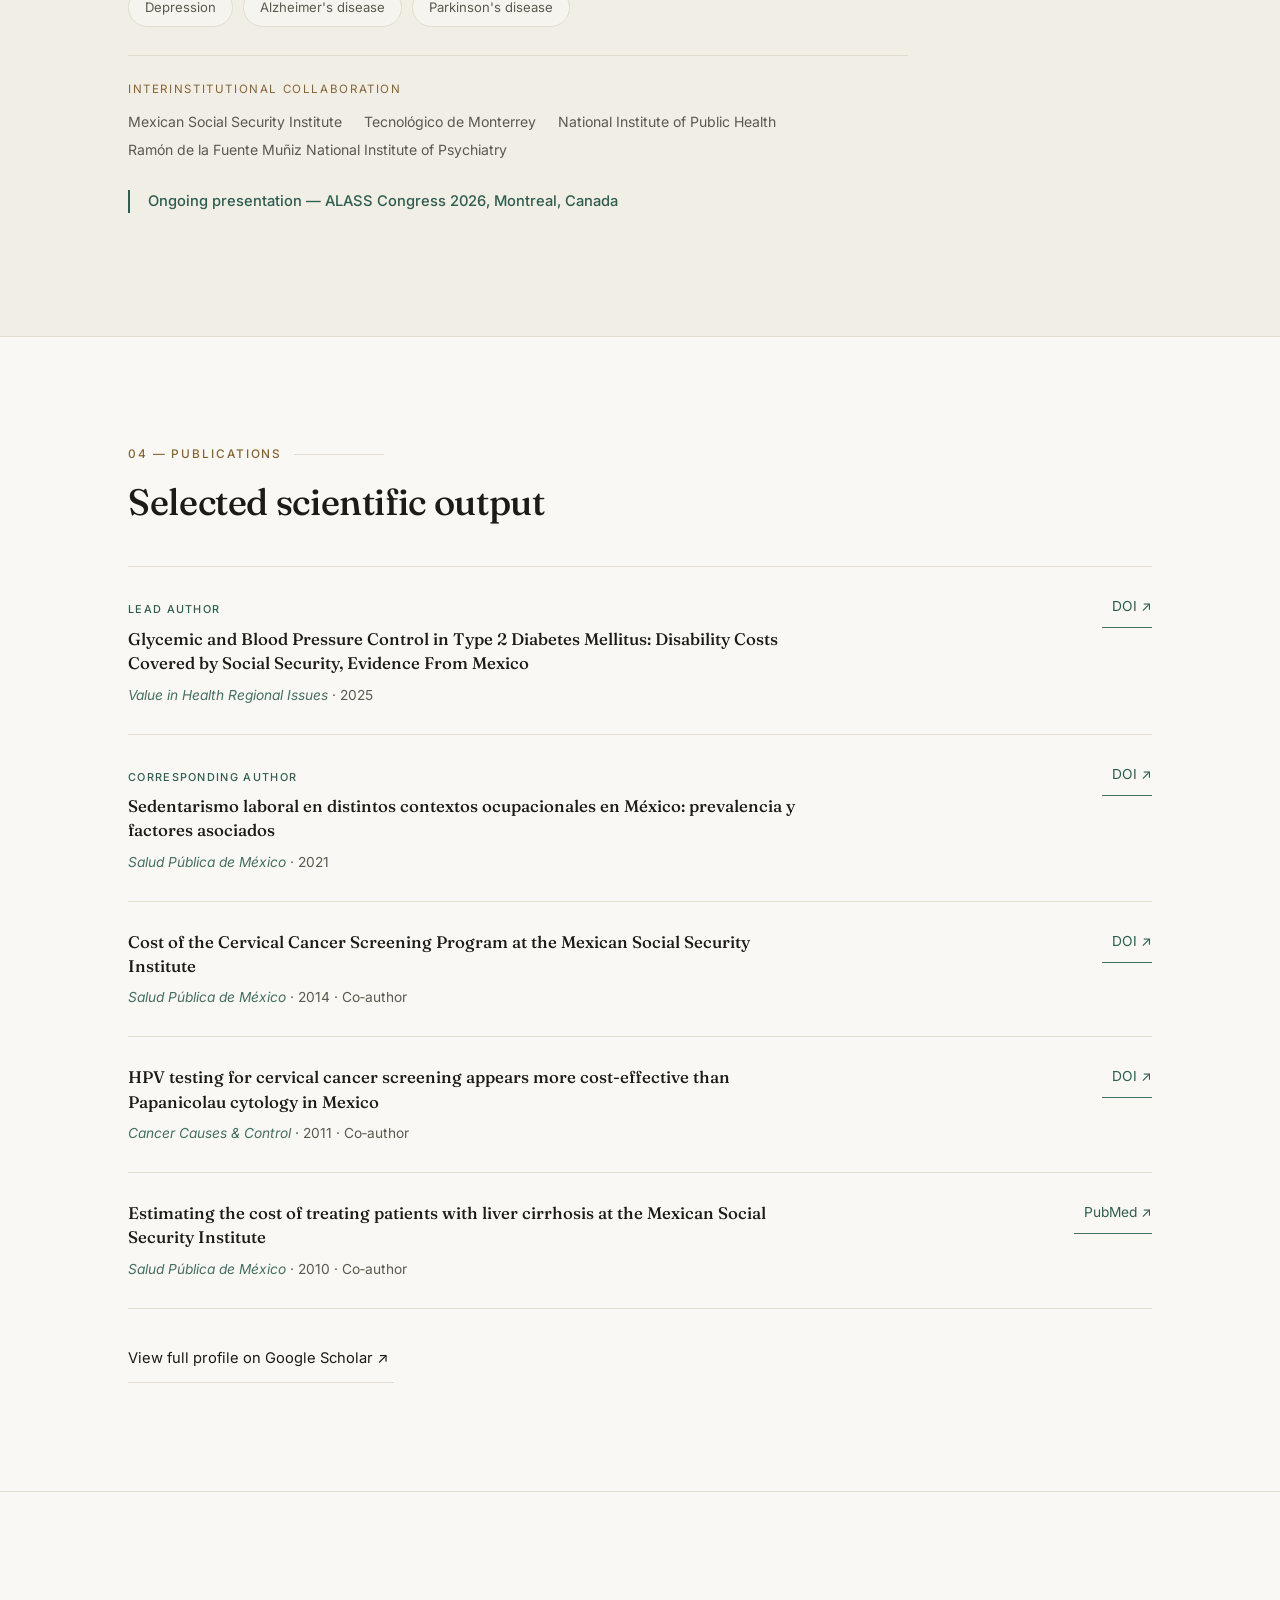
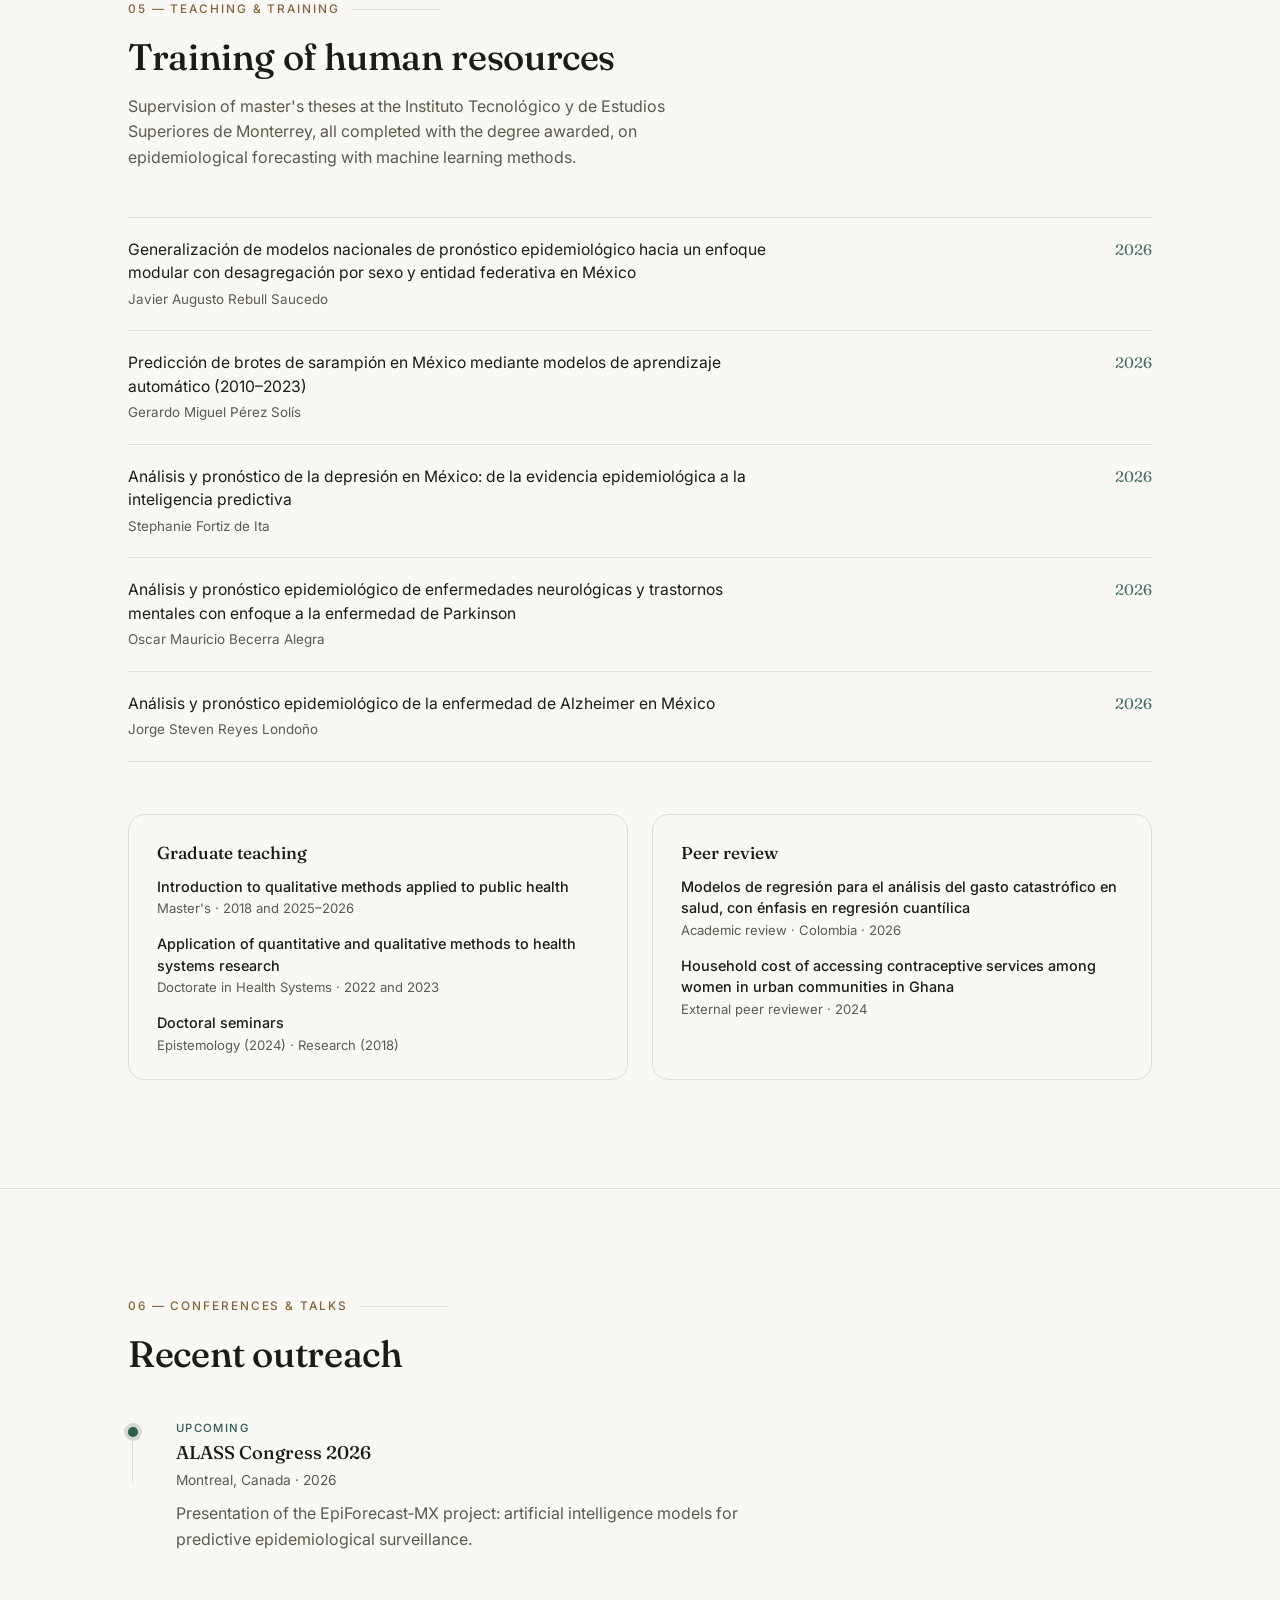
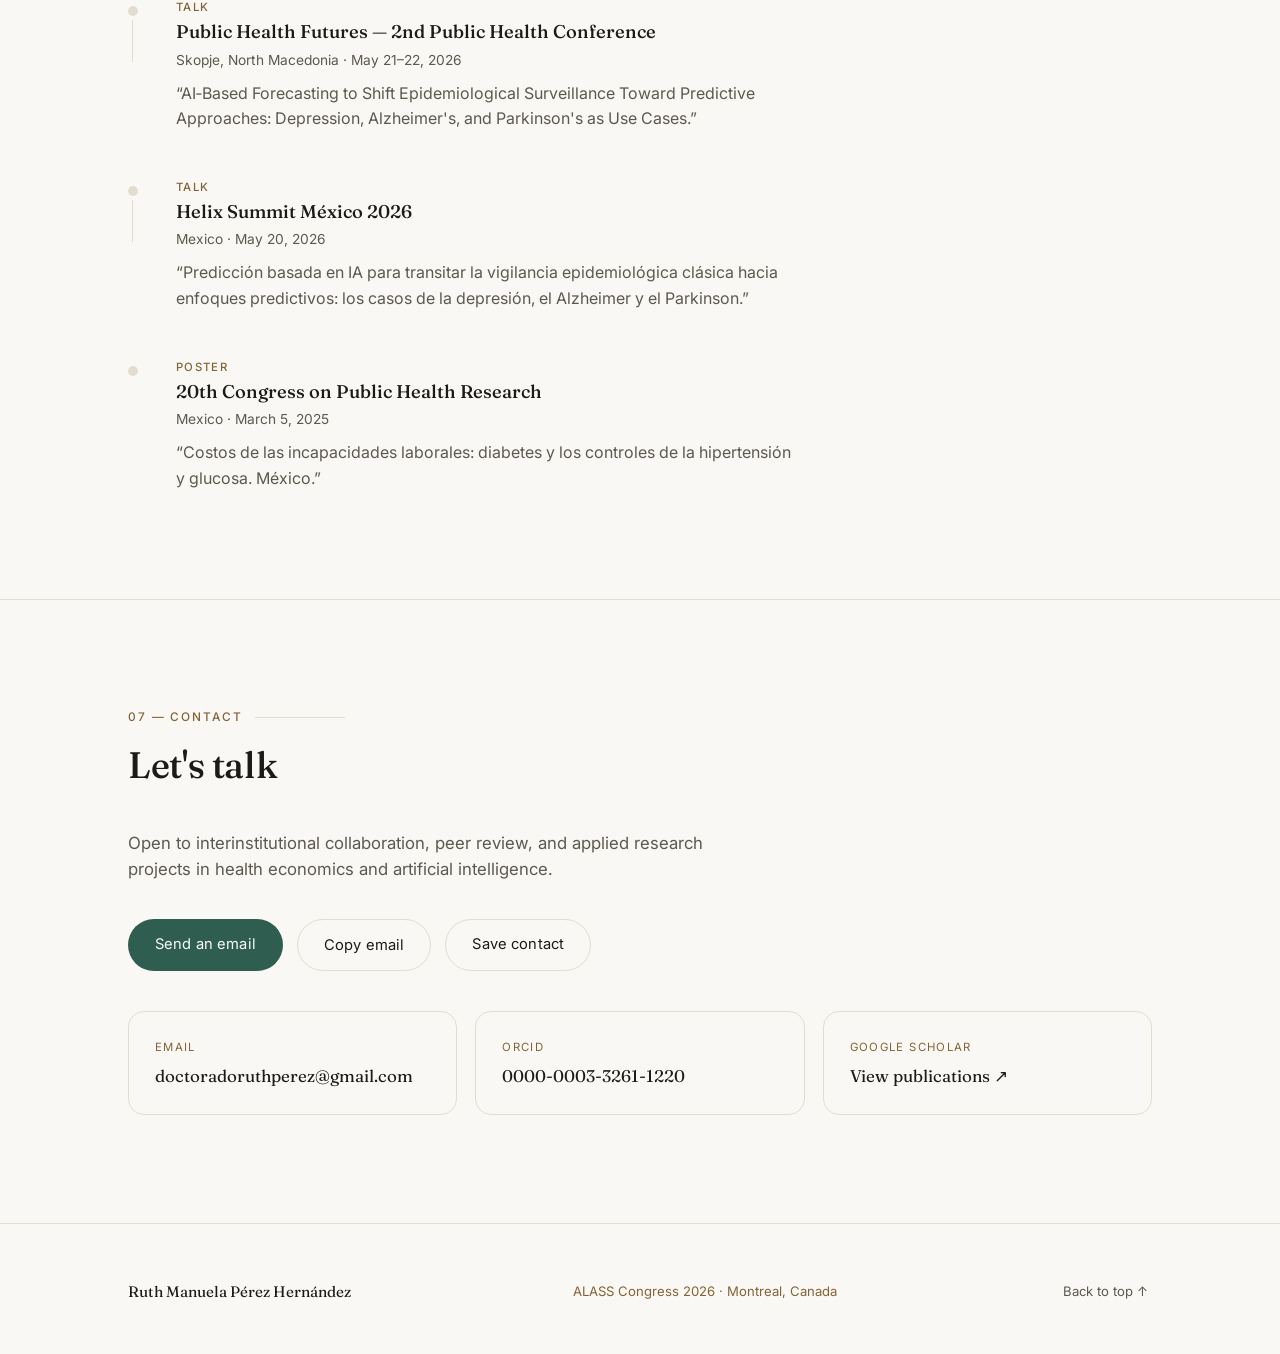
==== commit db0959c8: "Usa URLs absolutas en og:image, canonical y hreflang El sitio ya está publicado en https://ruthperez" ====
--- a/en/index.html
+++ b/en/index.html
@@ -6,17 +6,17 @@
 <title>Ruth Manuela Pérez Hernández — Health Economics &amp; AI for Public Health</title>
 <meta name="description" content="PhD in Health Systems Sciences. Health economics, public policy evaluation, and artificial intelligence applied to epidemiological surveillance. Mexican Social Security Institute.">
 <meta name="theme-color" content="#faf8f4">
-<link rel="canonical" href="/en/">
-<link rel="alternate" hreflang="es" href="/">
-<link rel="alternate" hreflang="en" href="/en/">
-<link rel="alternate" hreflang="fr" href="/fr/">
-<link rel="alternate" hreflang="x-default" href="/">
+<link rel="canonical" href="https://ruthperez.netlify.app/en/">
+<link rel="alternate" hreflang="es" href="https://ruthperez.netlify.app/">
+<link rel="alternate" hreflang="en" href="https://ruthperez.netlify.app/en/">
+<link rel="alternate" hreflang="fr" href="https://ruthperez.netlify.app/fr/">
+<link rel="alternate" hreflang="x-default" href="https://ruthperez.netlify.app/">
 
 <meta property="og:type" content="profile">
 <meta property="og:locale" content="en_US">
 <meta property="og:title" content="Ruth Manuela Pérez Hernández — PhD in Health Systems Sciences">
 <meta property="og:description" content="Health economics, public policy evaluation, and artificial intelligence applied to epidemiological surveillance.">
-<meta property="og:image" content="../assets/ruth-profile.png">
+<meta property="og:image" content="https://ruthperez.netlify.app/assets/ruth-profile.png">
 <meta name="twitter:card" content="summary">
 
 <link rel="icon" href="data:image/svg+xml,%3Csvg xmlns='http://www.w3.org/2000/svg' viewBox='0 0 64 64'%3E%3Crect width='64' height='64' rx='14' fill='%232f5d50'/%3E%3Ctext x='32' y='42' font-family='Georgia,serif' font-size='28' fill='%23faf8f4' text-anchor='middle'%3ER%3C/text%3E%3C/svg%3E">
--- a/styles.css
+++ b/styles.css
@@ -253,16 +253,19 @@
   max-width: 372px;
   aspect-ratio: 1 / 1;
 }
+/* Decorative halo rings. The photo column's right edge can sit flush against
+   the .wrap gutter (28px), so any inset larger than that spills past the
+   viewport and creates a horizontal scrollbar — keep both insets <= 26px. */
 .hero-photo::before{
   content: "";
-  position: absolute; inset: -22px;
+  position: absolute; inset: -13px;
   border-radius: 50%;
   border: 1px solid var(--line);
   opacity: 0.75;
 }
 .hero-photo::after{
   content: "";
-  position: absolute; inset: -46px;
+  position: absolute; inset: -26px;
   border-radius: 50%;
   border: 1px solid var(--line-soft);
   opacity: 0.6;
@@ -411,7 +414,9 @@
 
 /* ---------- Proyecto ---------- */
 .proyecto{ background: var(--bg-alt); }
-.proyecto-grid{ max-width: 780px; }
+/* Cap the inner column, not the .wrap itself — shrinking .wrap would re-centre
+   it and push this section's left edge out of line with every other section. */
+.proyecto-grid > div{ max-width: 780px; }
 .proyecto-sub{
   font-family: var(--serif);
   font-style: italic;
@@ -482,8 +487,10 @@
   color: var(--accent);
   border-bottom: 1px solid var(--accent-soft);
   white-space: nowrap;
-  padding: 12px 8px 10px;
-  margin: -12px -8px;
+  /* Grows the hit area to >=44px without pushing past the container's right
+     edge — a negative right margin here overflows the page. */
+  padding: 12px 0 10px 10px;
+  margin: -12px 0 -10px -10px;
   transition: color 0.2s ease, border-color 0.2s ease;
 }
 .pub-link:hover{ color: var(--gold); border-color: var(--gold); }
@@ -493,8 +500,8 @@
   font-size: 0.92rem;
   color: var(--text);
   border-bottom: 1px solid var(--line);
-  padding: 13px 6px 12px;
-  margin: -13px -6px 0;
+  padding: 13px 6px 12px 0;
+  margin: -13px 0 0;
   transition: color 0.2s ease, border-color 0.2s ease;
 }
 .scholar-link:hover{ color: var(--accent); border-color: var(--accent); }
@@ -643,32 +650,13 @@
 }
 .to-top:hover{ color: var(--accent); }
 
-/* ---------- Responsive ---------- */
-@media (max-width: 980px){
-  .site-nav{ gap: 22px; }
-  .site-nav a{ font-size: 0.86rem; }
-}
-
-@media (max-width: 880px){
-  .hero{
-    grid-template-columns: 1fr;
-    padding-top: 116px; padding-bottom: 72px;
-    gap: 38px; min-height: 0;
-  }
-  .hero-photo{ max-width: 208px; order: -1; justify-self: start; }
-  .hero-photo::before{ inset: -14px; }
-  .hero-photo::after{ inset: -28px; }
-  .scroll-cue{ display: none; }
-
-  .perfil-grid{ grid-template-columns: 1fr; gap: 44px; }
-  .stats-band{ grid-template-columns: 1fr; margin-top: 44px; }
-  .stat{ border-left: none; border-top: 1px solid var(--line); padding: 26px 0; }
-  .stat:first-child{ border-top: none; padding-top: 4px; }
-  .stat-label{ max-width: 40ch; }
-
-  .docencia-grid{ grid-template-columns: 1fr; margin-top: 40px; }
-  .contact-grid{ grid-template-columns: 1fr; }
-
+/* ---------- Responsive ----------
+   Two independent breakpoints, deliberately not merged:
+   - 1060px: the nav collapses to the hamburger. Seven items + CTA + the
+     language switcher stop fitting on one row below ~1060px; measured, not
+     guessed. Raise this if another nav item is ever added.
+   - 880px: the page layout goes single-column. */
+@media (max-width: 1060px){
   .site-nav{
     position: absolute; top: 76px; left: 0; right: 0;
     background: var(--bg);
@@ -693,6 +681,27 @@
   }
 }
 
+@media (max-width: 880px){
+  .hero{
+    grid-template-columns: 1fr;
+    padding-top: 116px; padding-bottom: 72px;
+    gap: 38px; min-height: 0;
+  }
+  .hero-photo{ max-width: 208px; order: -1; justify-self: start; }
+  .hero-photo::before{ inset: -14px; }
+  .hero-photo::after{ inset: -28px; }
+  .scroll-cue{ display: none; }
+
+  .perfil-grid{ grid-template-columns: 1fr; gap: 44px; }
+  .stats-band{ grid-template-columns: 1fr; margin-top: 44px; }
+  .stat{ border-left: none; border-top: 1px solid var(--line); padding: 26px 0; }
+  .stat:first-child{ border-top: none; padding-top: 4px; }
+  .stat-label{ max-width: 40ch; }
+
+  .docencia-grid{ grid-template-columns: 1fr; margin-top: 40px; }
+  .contact-grid{ grid-template-columns: 1fr; }
+}
+
 @media (max-width: 560px){
   .wrap{ padding-inline: 22px; }
   .section{ padding: 74px 0; }
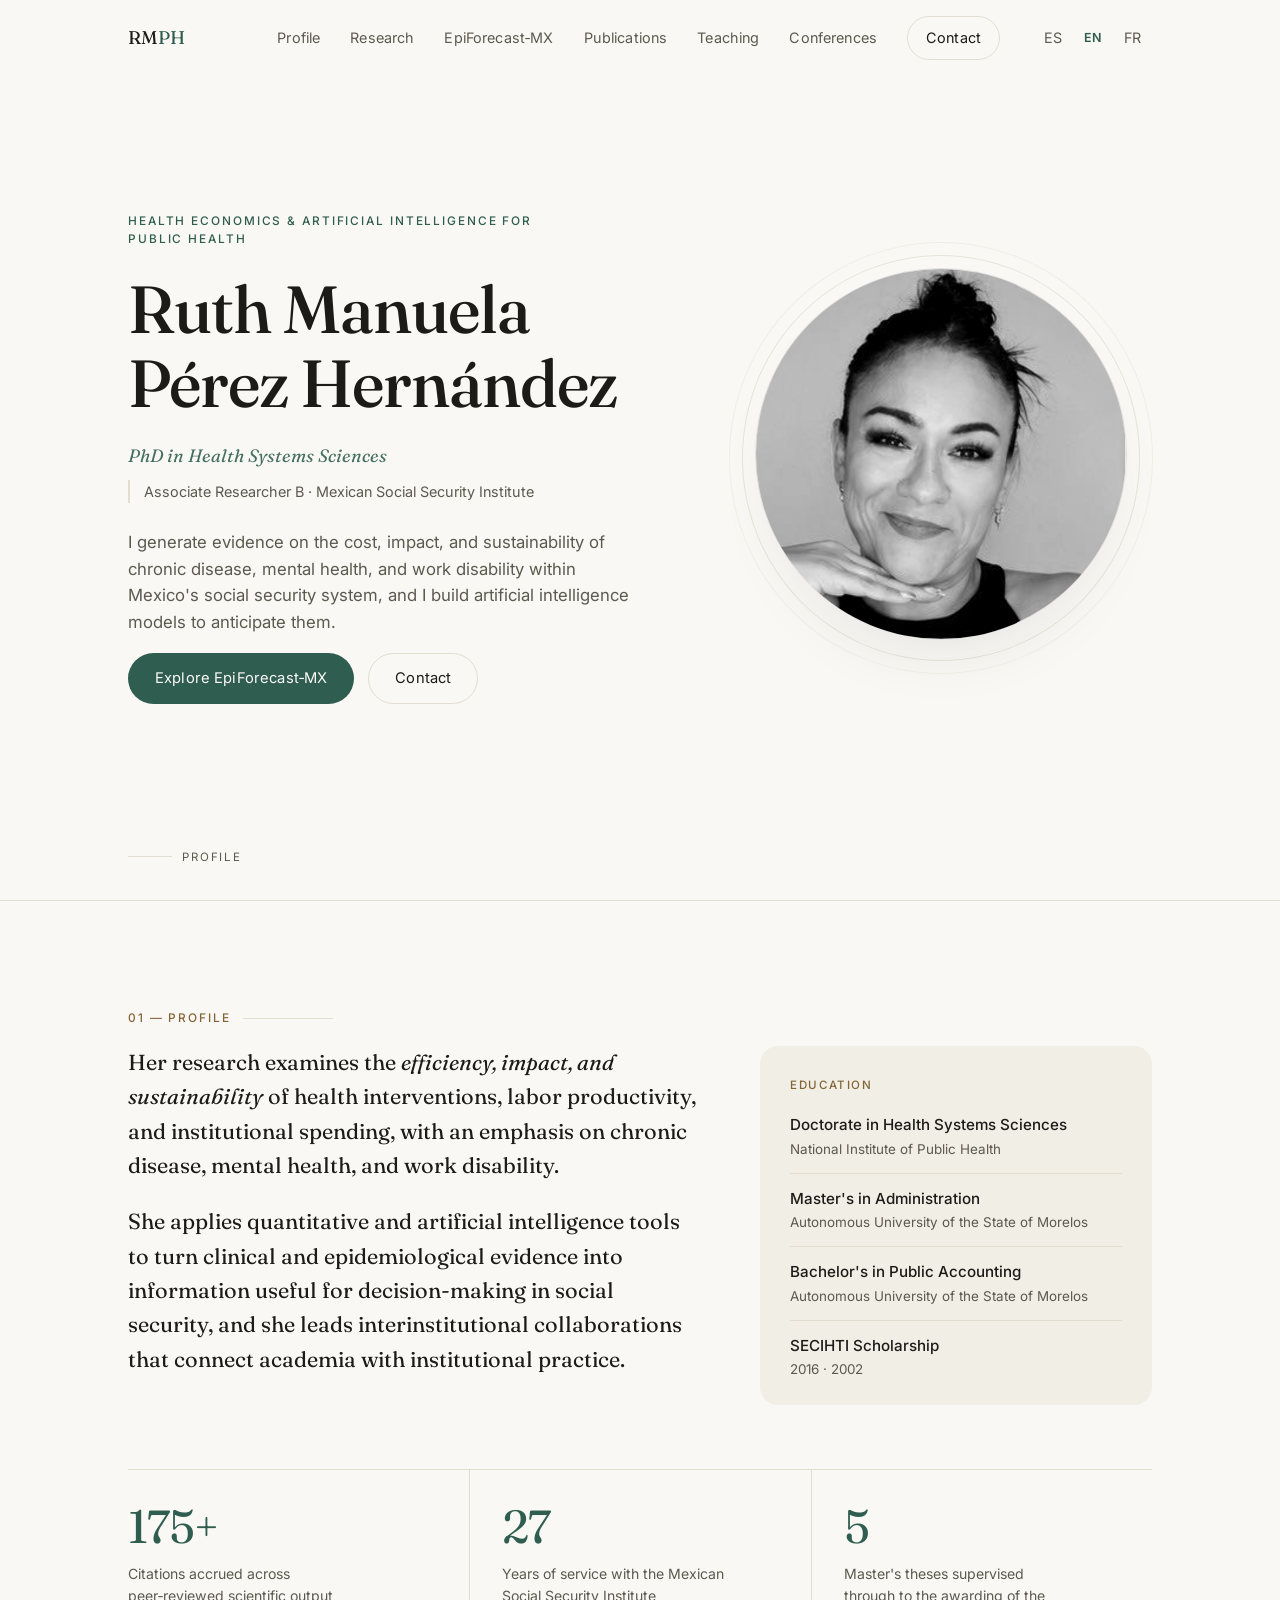
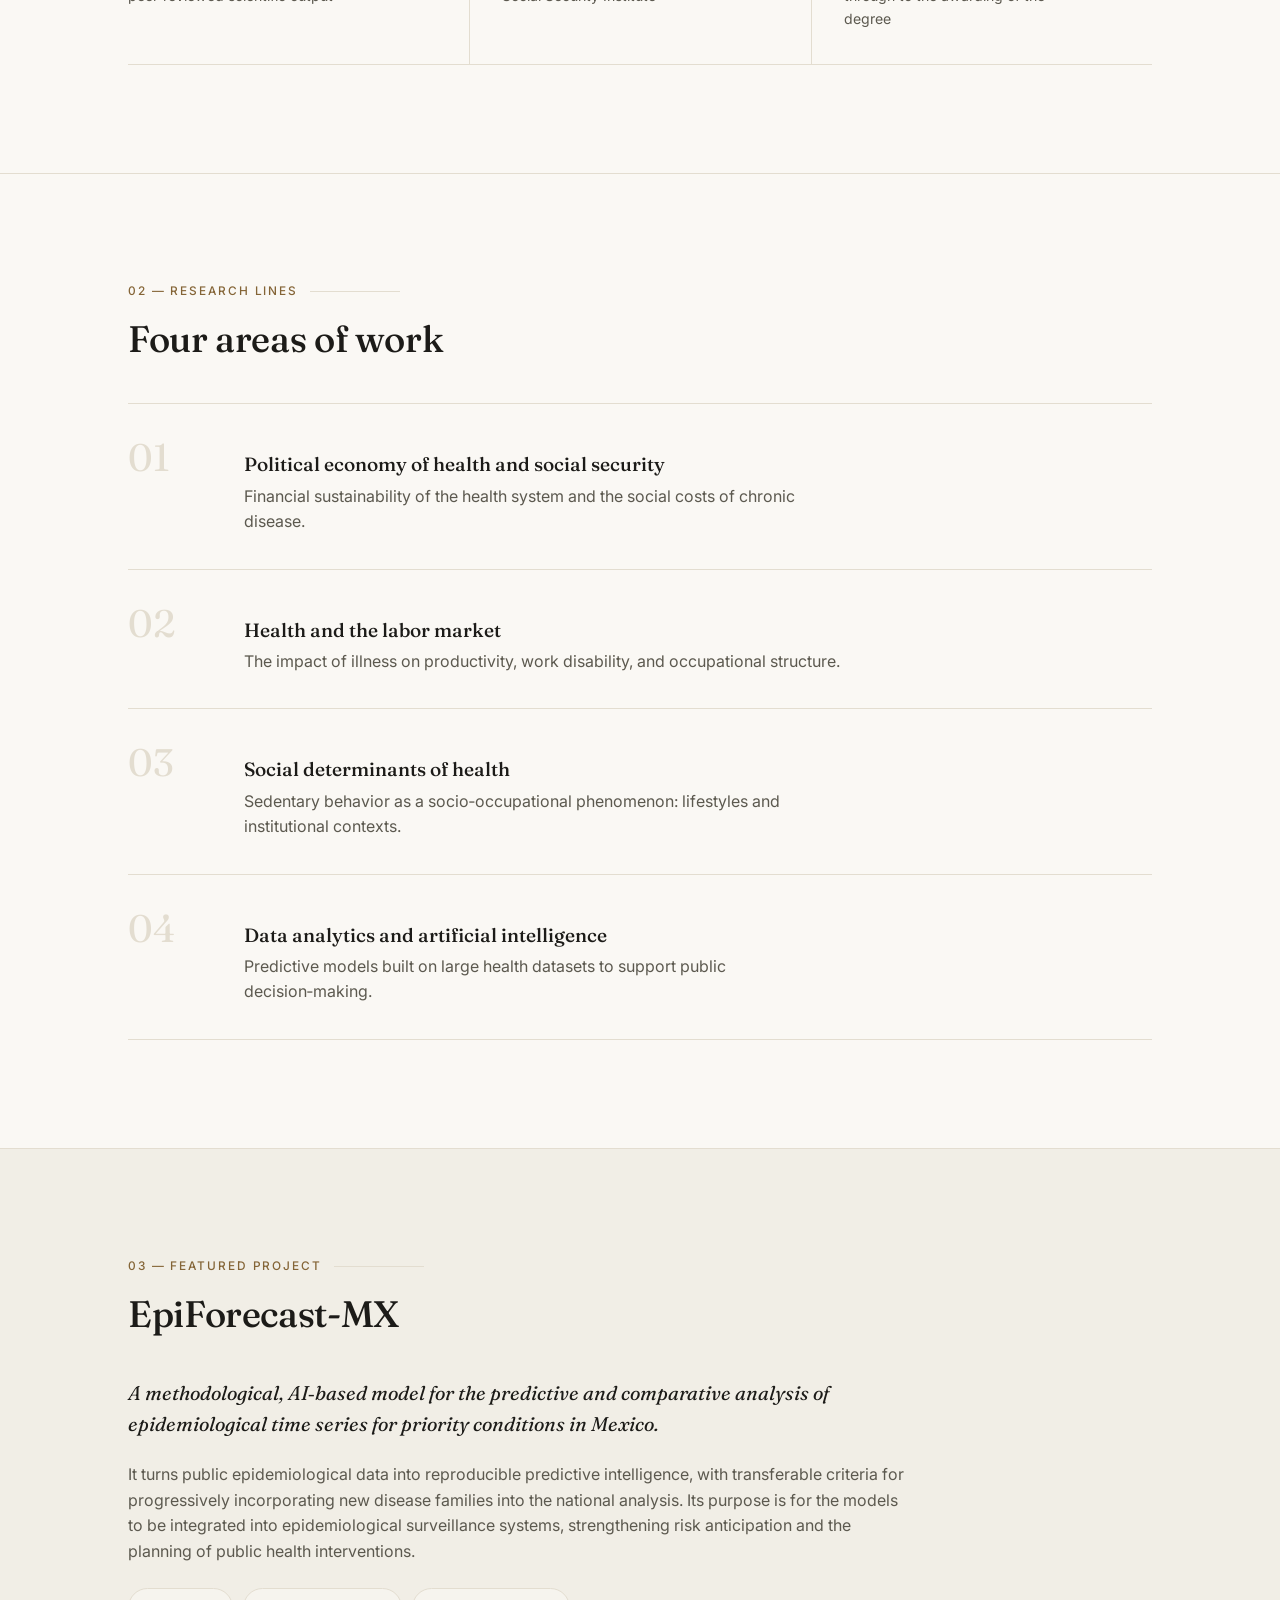
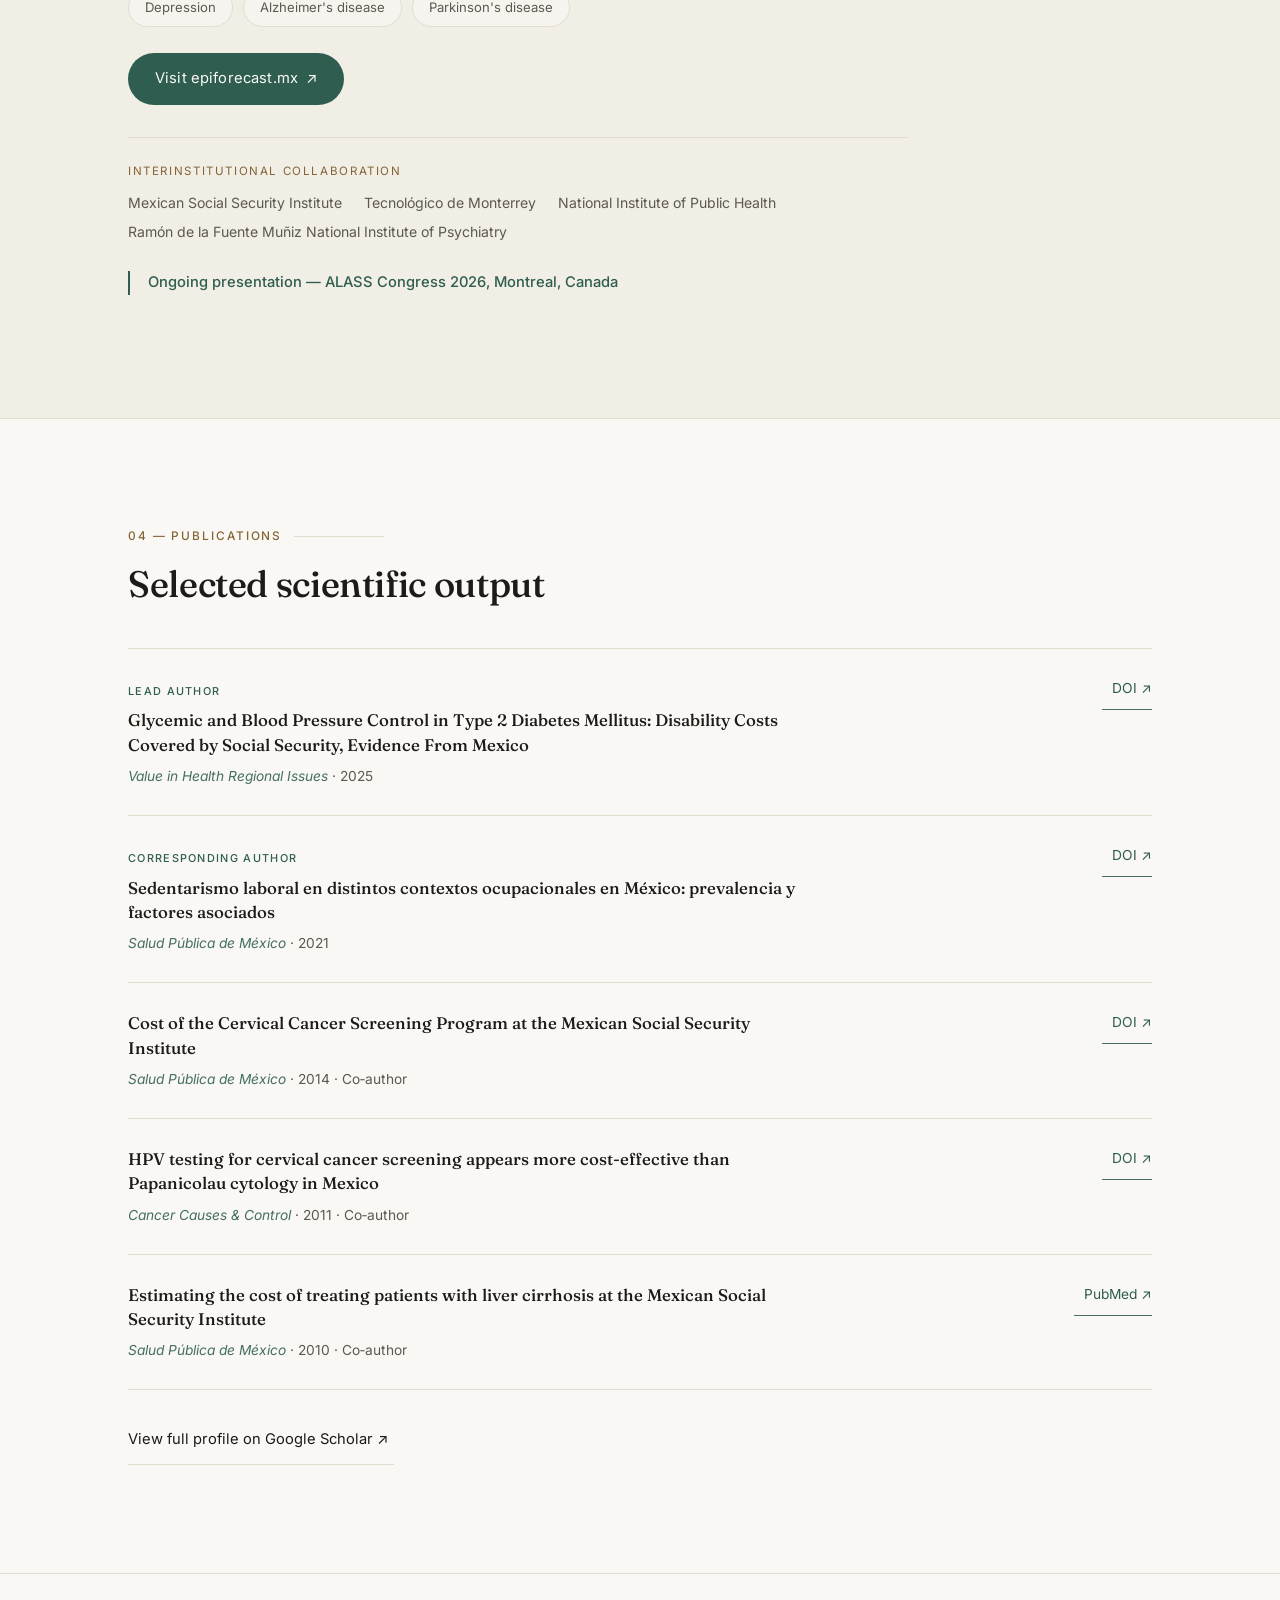
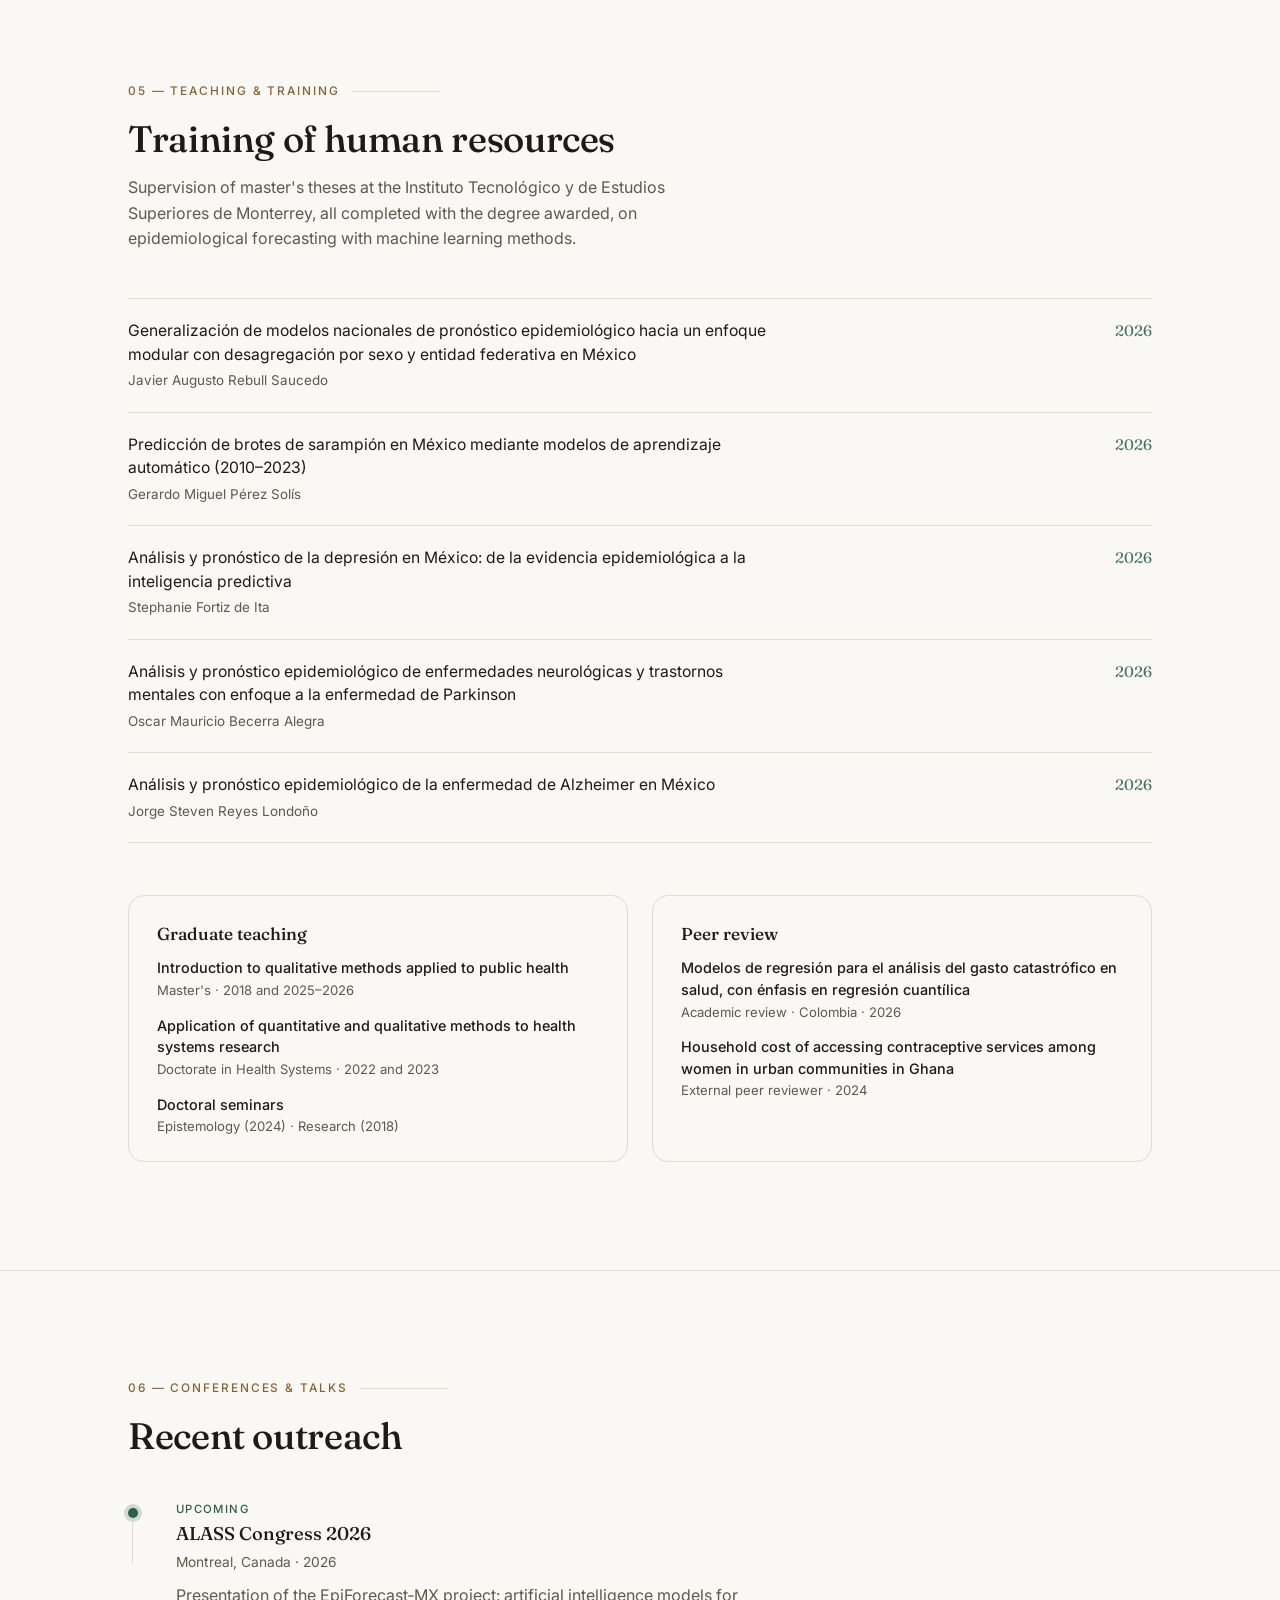
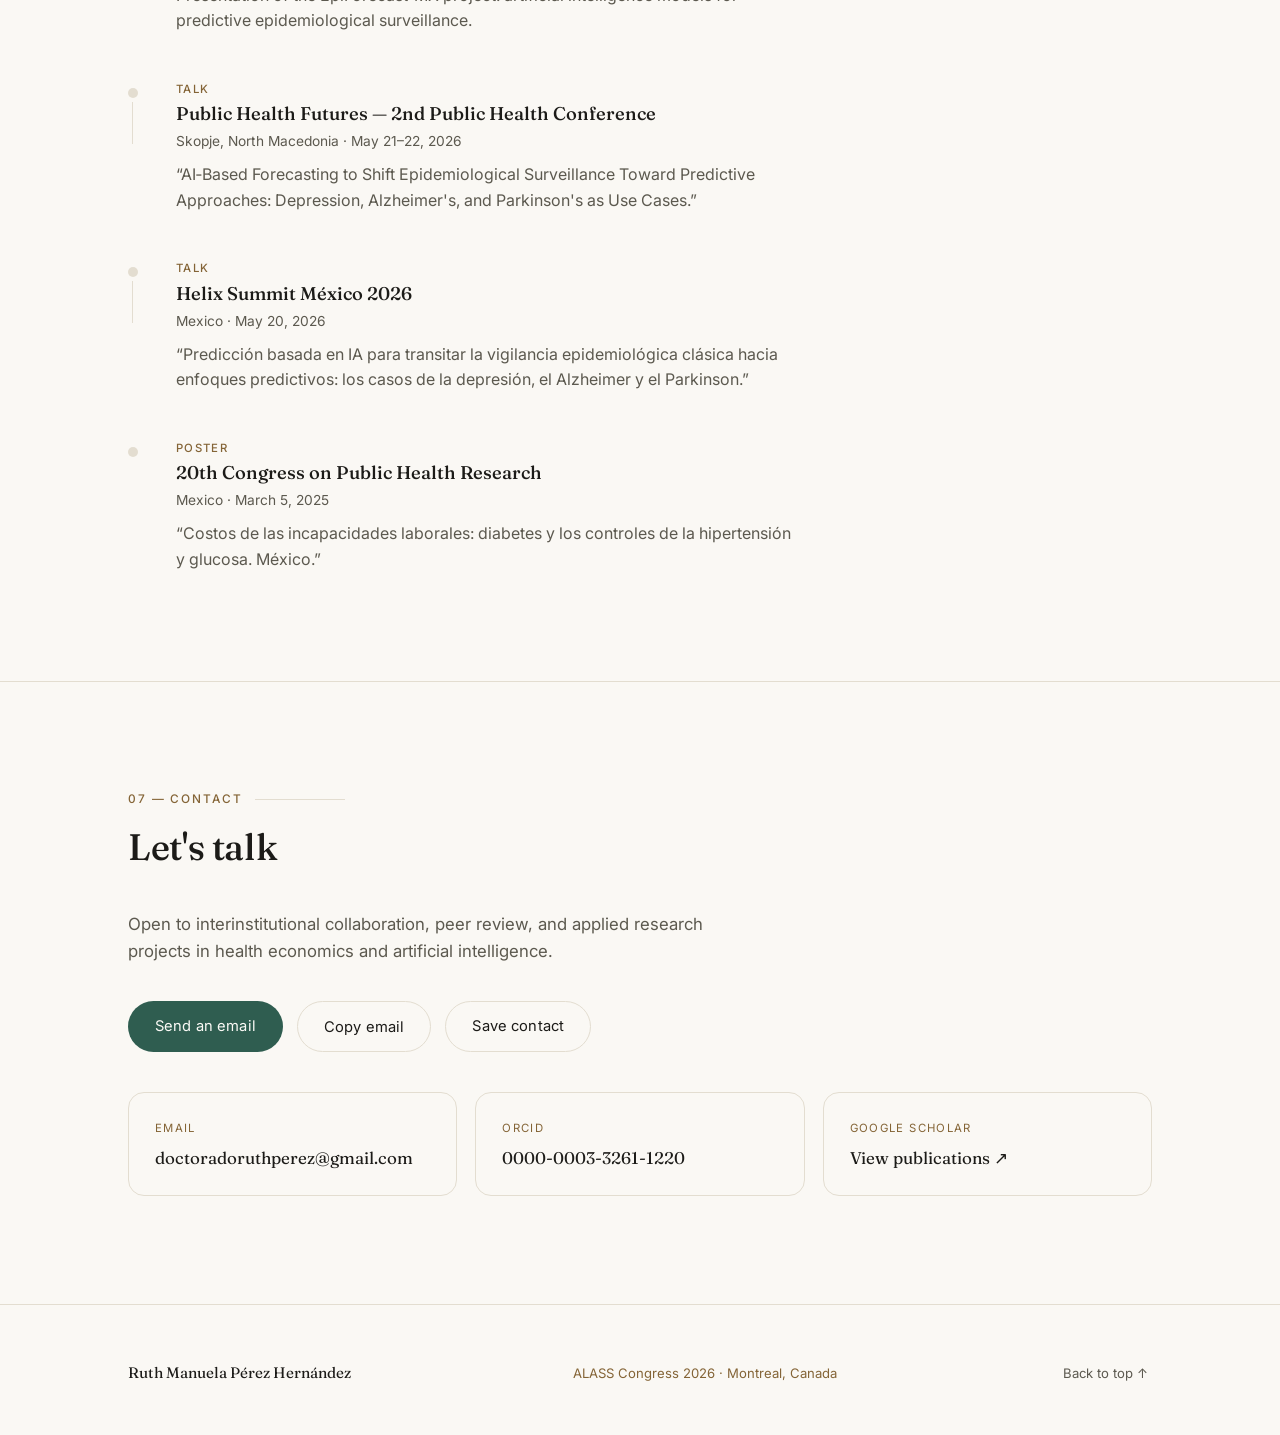
==== commit 60dd8a59: "Enlaza la sección EpiForecast-MX al sitio del proyecto Agrega un botón a https://epiforecast.mx/ en " ====
--- a/en/index.html
+++ b/en/index.html
@@ -206,6 +206,11 @@
           <li>Alzheimer's disease</li>
           <li>Parkinson's disease</li>
         </ul>
+        <p class="proyecto-cta">
+          <a class="btn btn-primary" href="https://epiforecast.mx/" target="_blank" rel="noopener">
+            Visit epiforecast.mx <span aria-hidden="true">↗</span>
+          </a>
+        </p>
         <div class="partners">
           <p class="partners-label">Interinstitutional collaboration</p>
           <ul>
--- a/styles.css
+++ b/styles.css
@@ -437,8 +437,9 @@
   color: var(--text-soft);
   background: color-mix(in srgb, var(--bg) 60%, transparent);
 }
+.proyecto-cta{ margin: 26px 0 0; }
 .partners{
-  margin-top: 28px; padding-top: 24px;
+  margin-top: 32px; padding-top: 24px;
   border-top: 1px solid var(--line);
 }
 .partners-label{
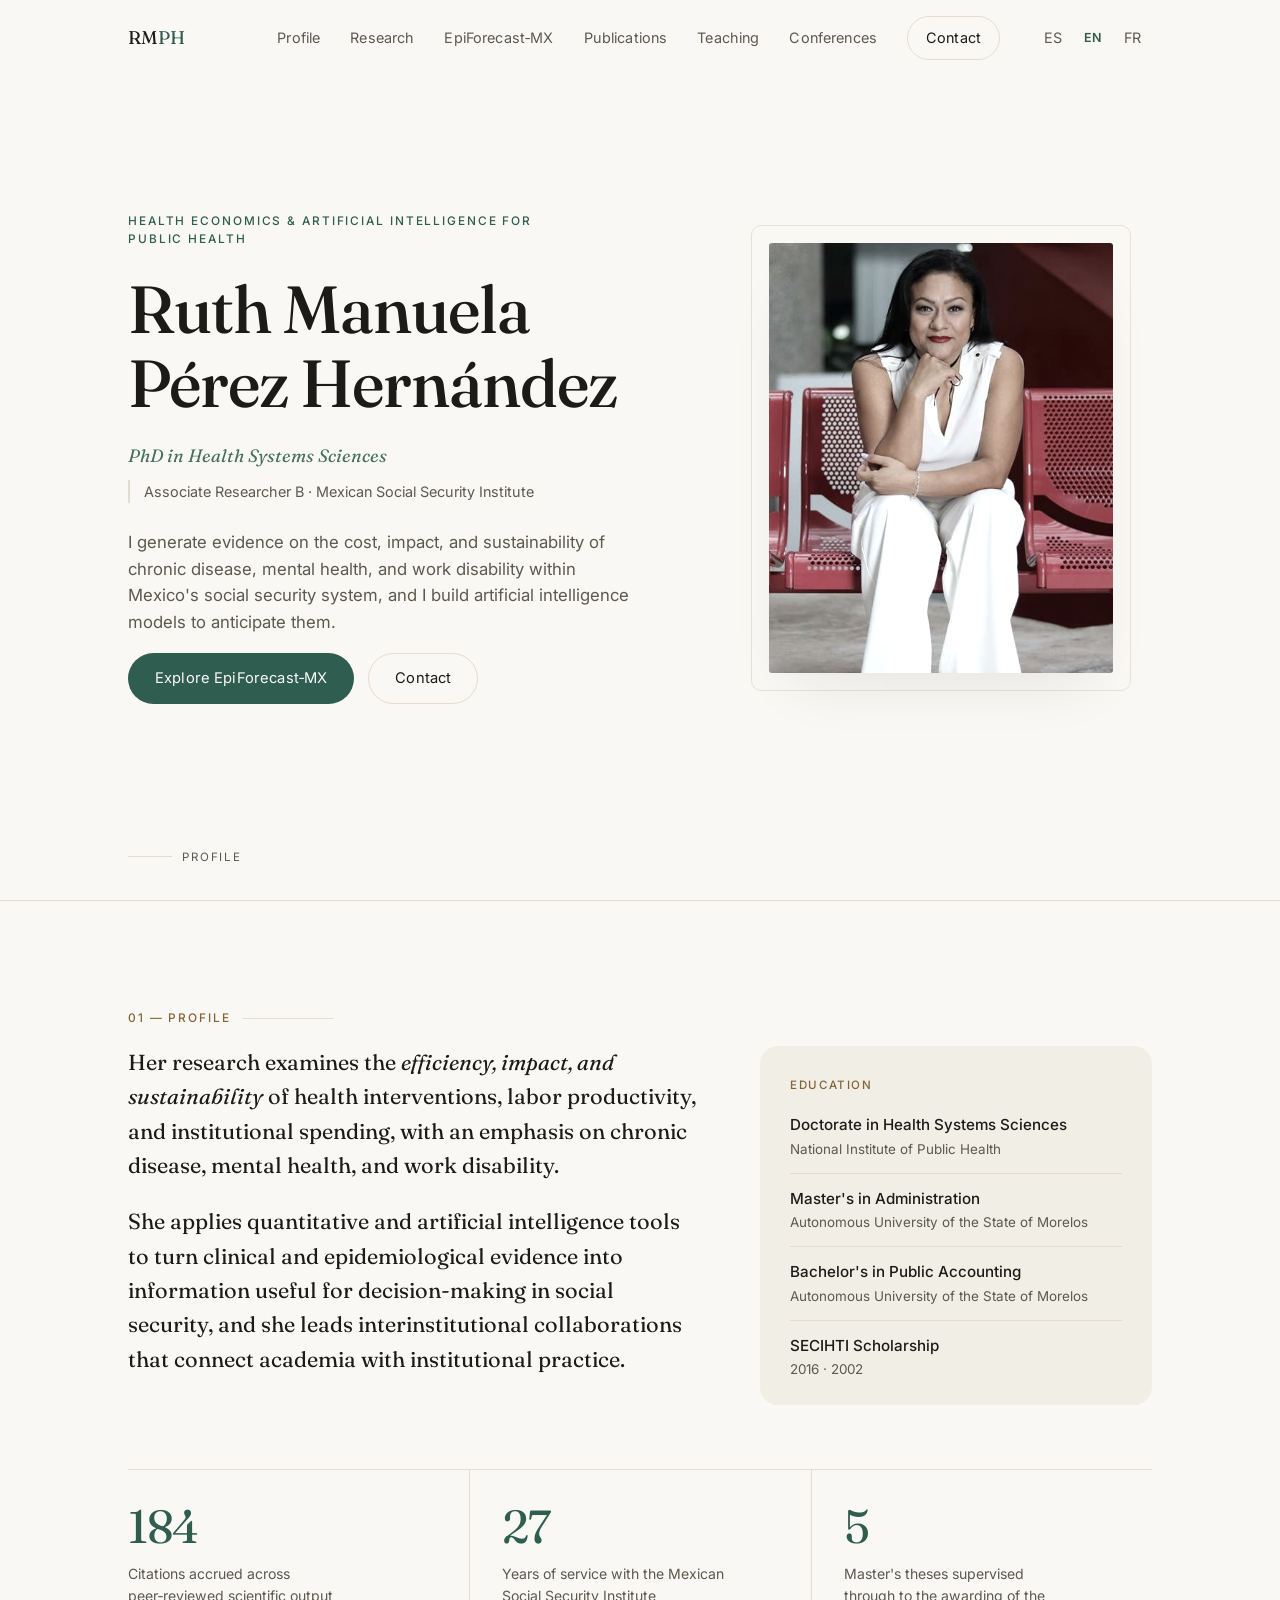
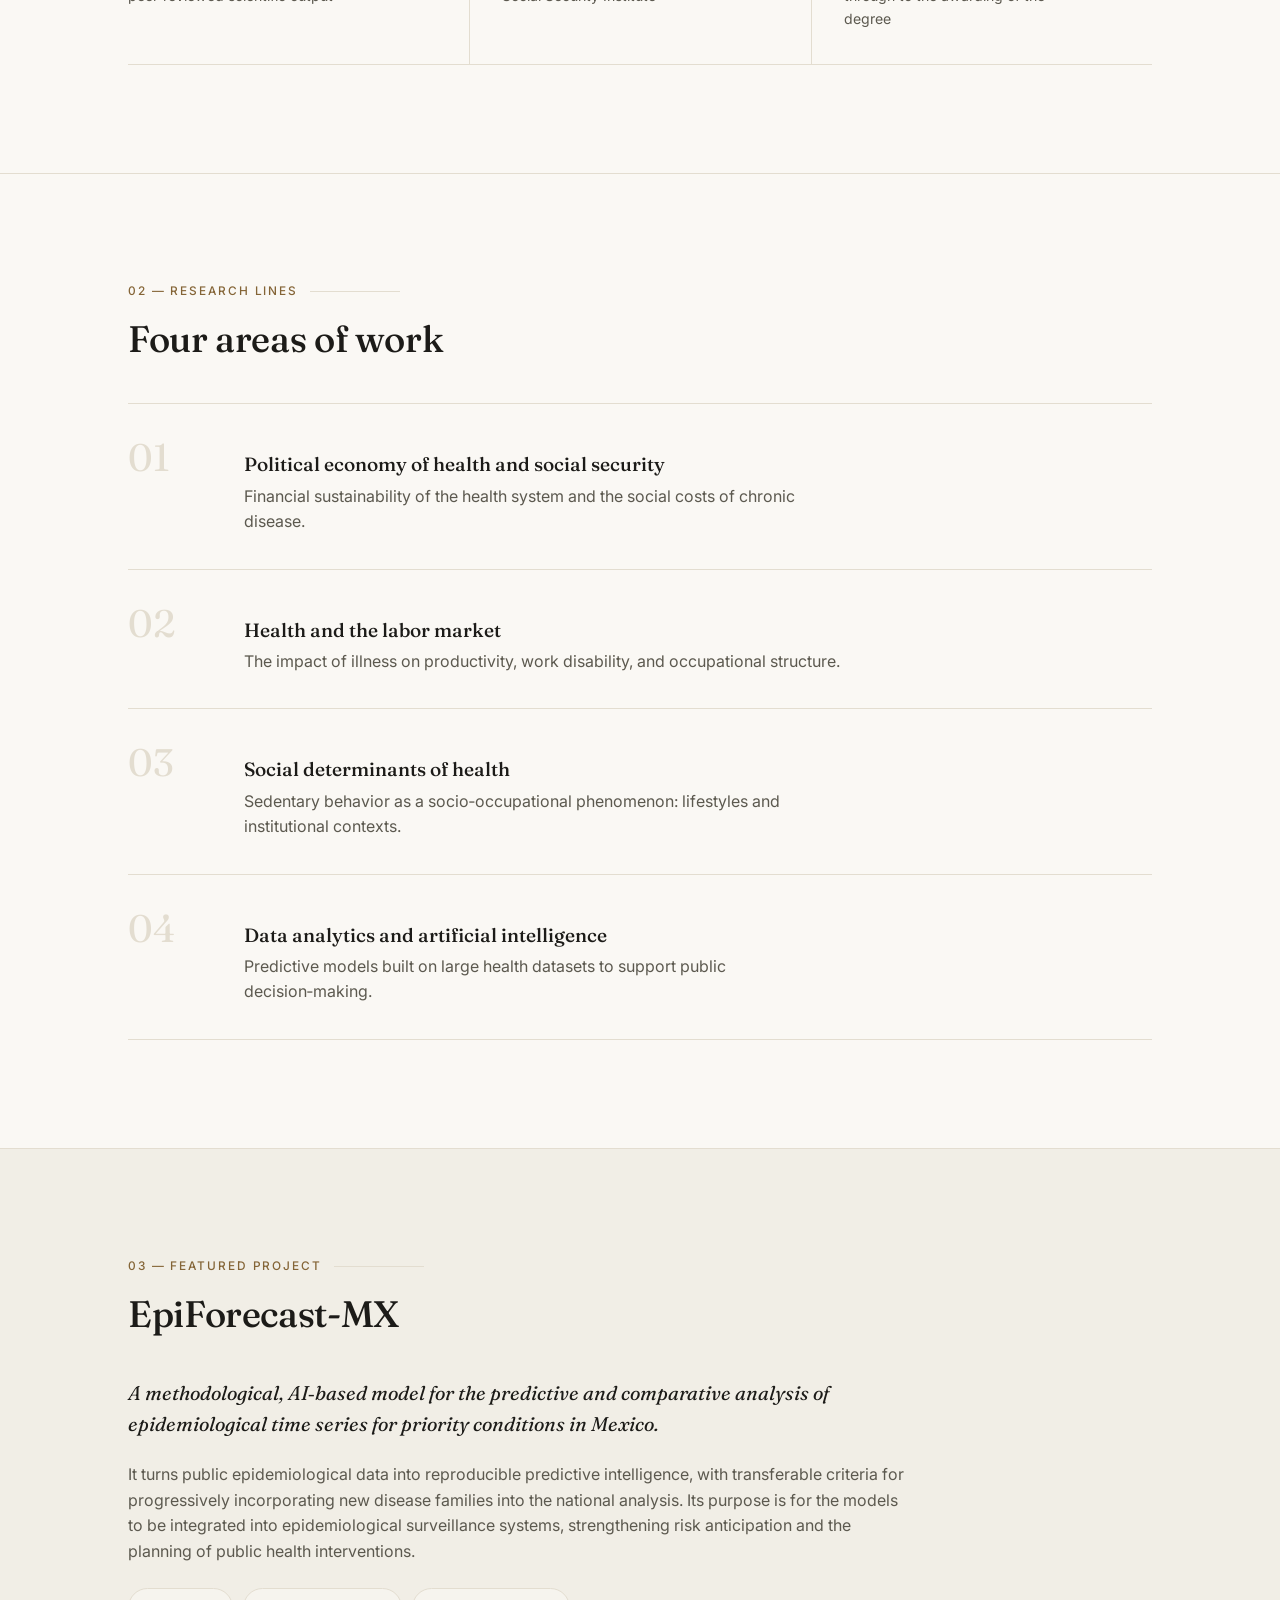
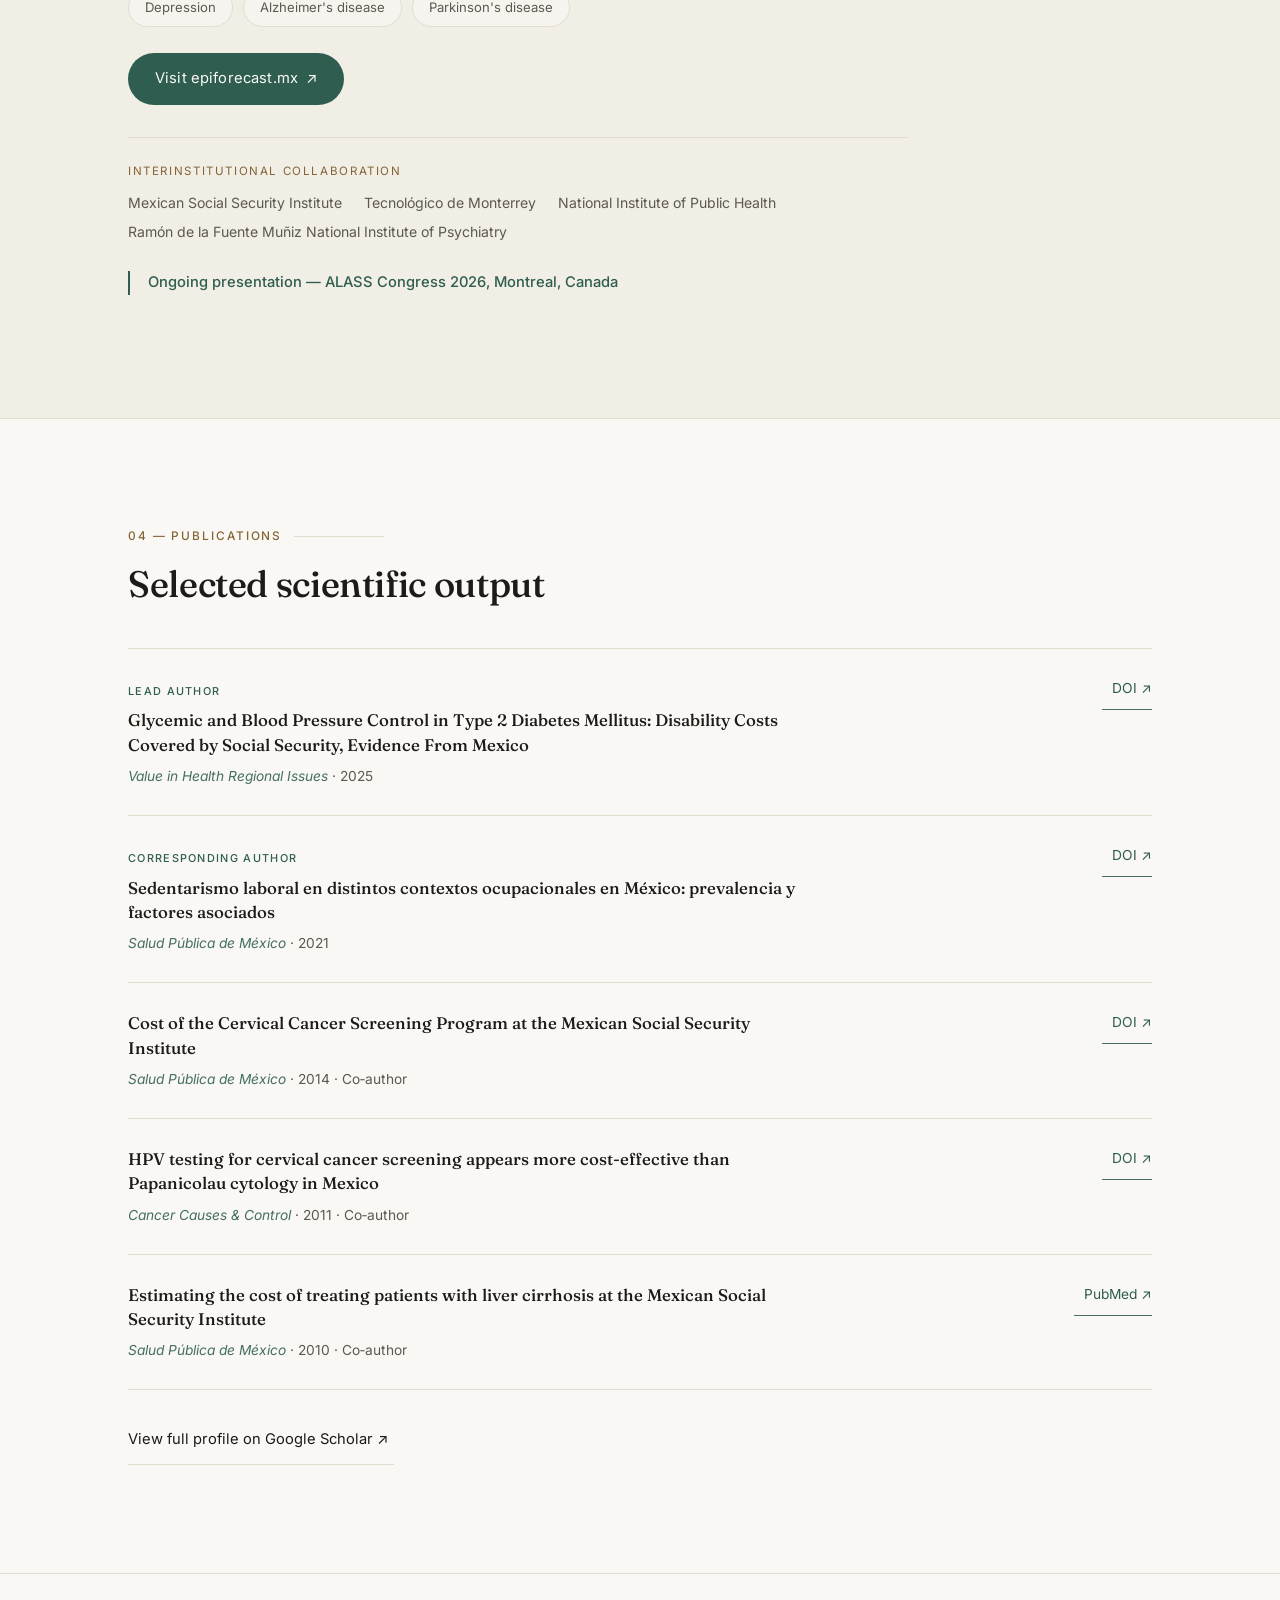
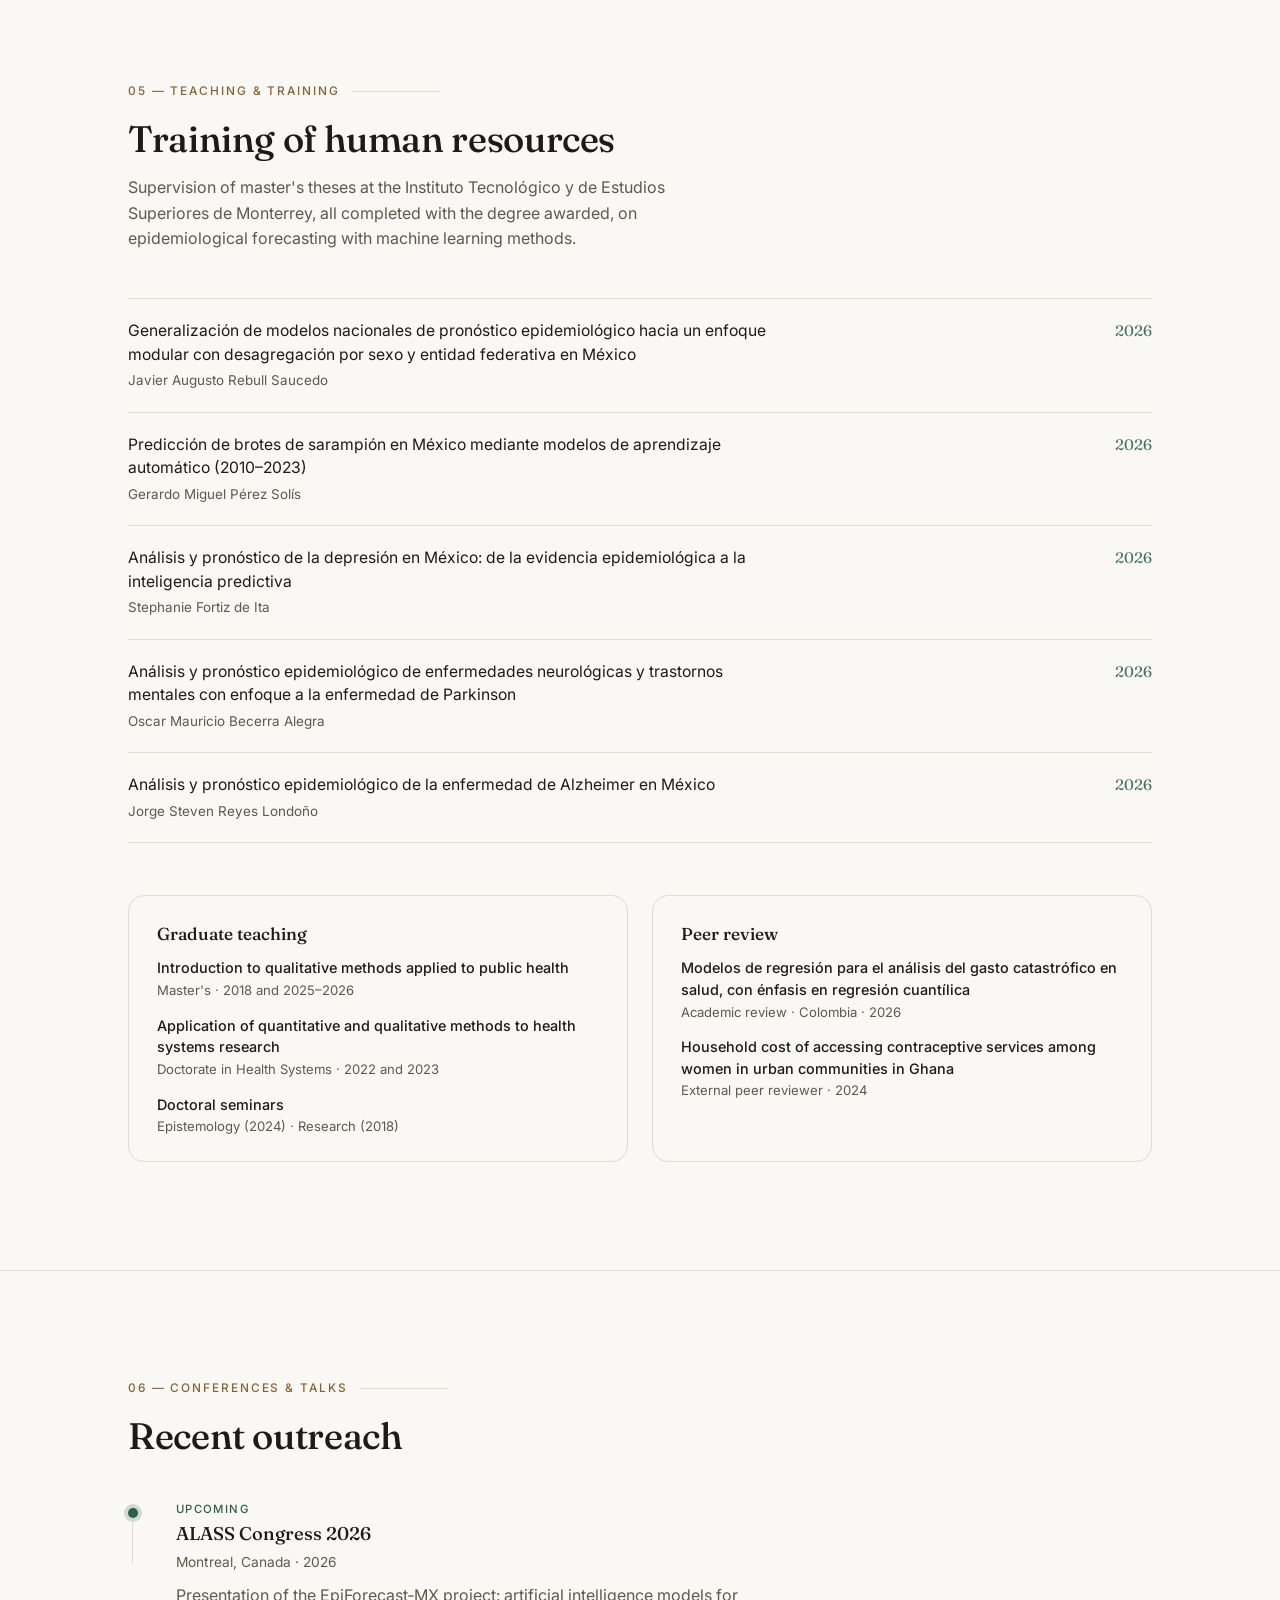
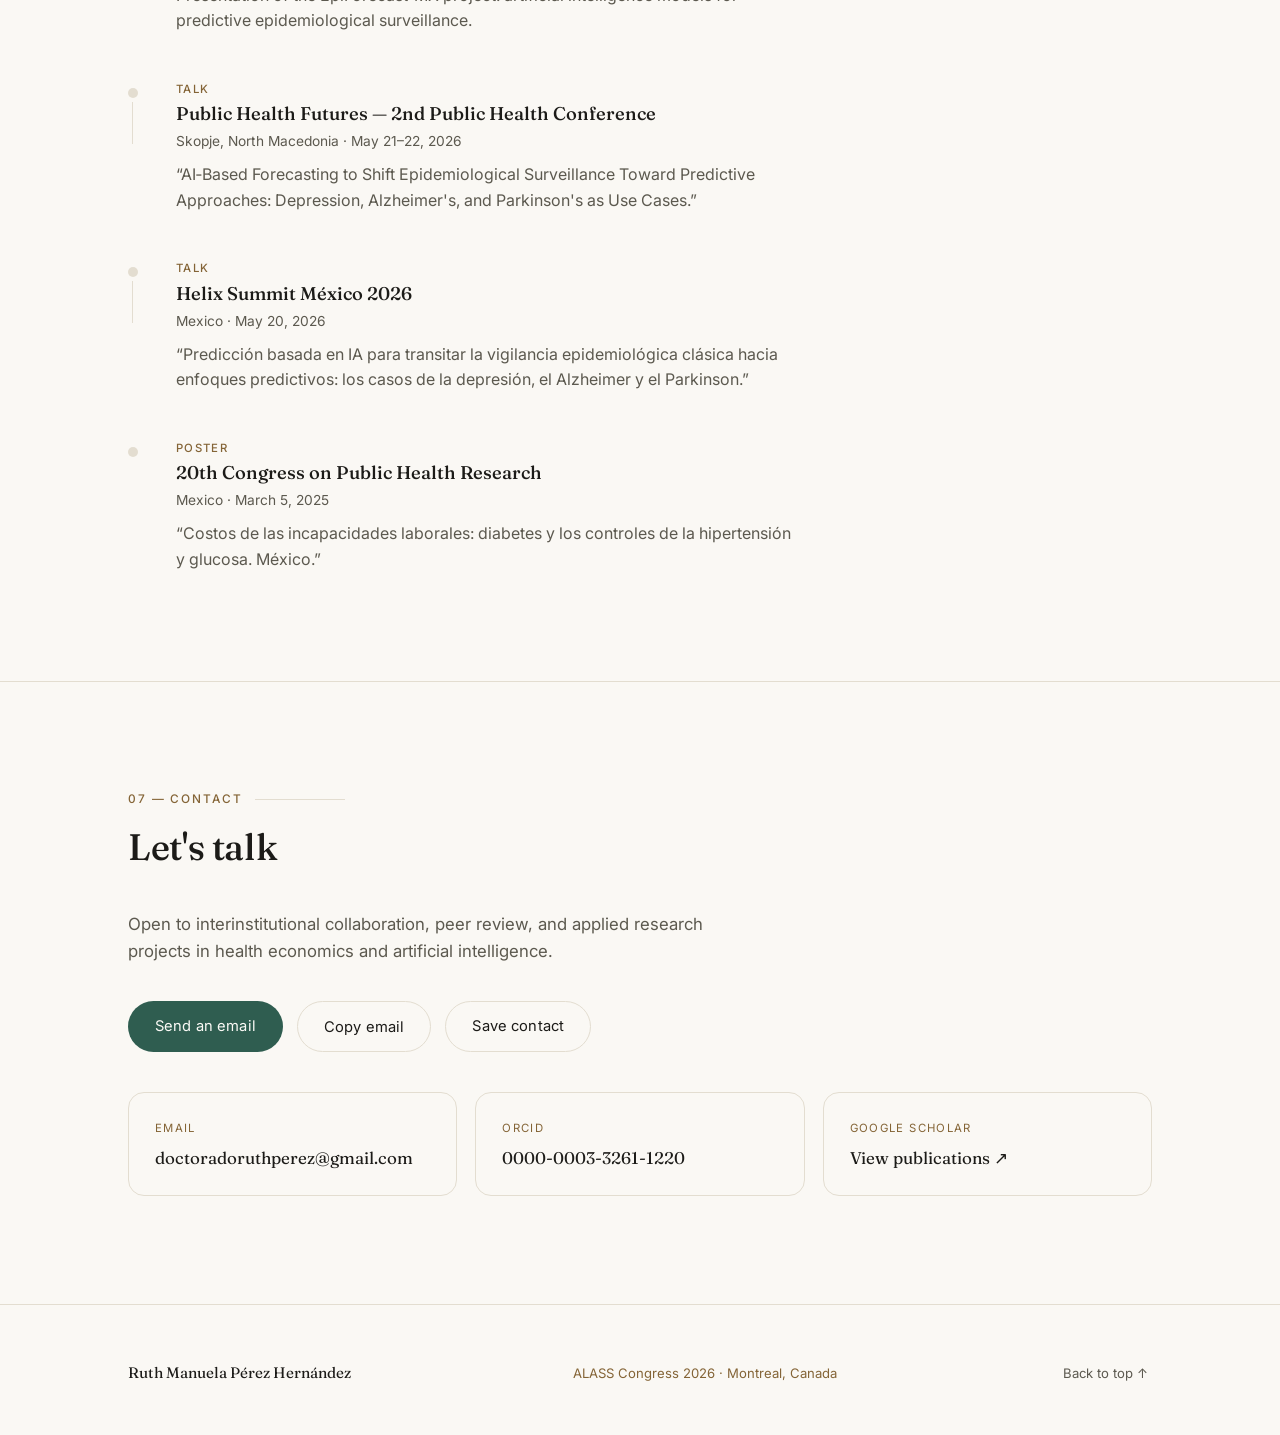
==== commit 9d4ffad5: "Nueva foto de perfil, dominio propio y citas actualizadas Foto: sustituye el headshot por el retrato" ====
--- a/en/index.html
+++ b/en/index.html
@@ -6,17 +6,17 @@
 <title>Ruth Manuela Pérez Hernández — Health Economics &amp; AI for Public Health</title>
 <meta name="description" content="PhD in Health Systems Sciences. Health economics, public policy evaluation, and artificial intelligence applied to epidemiological surveillance. Mexican Social Security Institute.">
 <meta name="theme-color" content="#faf8f4">
-<link rel="canonical" href="https://ruthperez.netlify.app/en/">
-<link rel="alternate" hreflang="es" href="https://ruthperez.netlify.app/">
-<link rel="alternate" hreflang="en" href="https://ruthperez.netlify.app/en/">
-<link rel="alternate" hreflang="fr" href="https://ruthperez.netlify.app/fr/">
-<link rel="alternate" hreflang="x-default" href="https://ruthperez.netlify.app/">
+<link rel="canonical" href="https://www.ruthperez.org/en/">
+<link rel="alternate" hreflang="es" href="https://www.ruthperez.org/">
+<link rel="alternate" hreflang="en" href="https://www.ruthperez.org/en/">
+<link rel="alternate" hreflang="fr" href="https://www.ruthperez.org/fr/">
+<link rel="alternate" hreflang="x-default" href="https://www.ruthperez.org/">
 
 <meta property="og:type" content="profile">
 <meta property="og:locale" content="en_US">
 <meta property="og:title" content="Ruth Manuela Pérez Hernández — PhD in Health Systems Sciences">
 <meta property="og:description" content="Health economics, public policy evaluation, and artificial intelligence applied to epidemiological surveillance.">
-<meta property="og:image" content="https://ruthperez.netlify.app/assets/ruth-profile.png">
+<meta property="og:image" content="https://www.ruthperez.org/assets/ruth-profile.jpg">
 <meta name="twitter:card" content="summary">
 
 <link rel="icon" href="data:image/svg+xml,%3Csvg xmlns='http://www.w3.org/2000/svg' viewBox='0 0 64 64'%3E%3Crect width='64' height='64' rx='14' fill='%232f5d50'/%3E%3Ctext x='32' y='42' font-family='Georgia,serif' font-size='28' fill='%23faf8f4' text-anchor='middle'%3ER%3C/text%3E%3C/svg%3E">
@@ -91,7 +91,7 @@
       </div>
     </div>
     <div class="hero-photo reveal">
-      <img src="../assets/ruth-profile.png" alt="Portrait of Ruth Manuela Pérez Hernández" width="630" height="632" fetchpriority="high">
+      <img src="../assets/ruth-profile.jpg" alt="Portrait of Ruth Manuela Pérez Hernández" width="480" height="600" fetchpriority="high">
     </div>
     <a class="scroll-cue" href="#perfil"><span class="cue-line"></span>Profile</a>
   </section>
@@ -135,7 +135,7 @@
 
       <div class="stats-band reveal">
         <div class="stat">
-          <span class="stat-num">175+</span>
+          <span class="stat-num">184</span>
           <span class="stat-label">Citations accrued across peer‑reviewed scientific output</span>
         </div>
         <div class="stat">
--- a/styles.css
+++ b/styles.css
@@ -245,38 +245,37 @@
 .btn-ghost{ border-color: var(--line); color: var(--text); background: transparent; }
 .btn-ghost:hover{ border-color: var(--accent); color: var(--accent); transform: translateY(-2px); }
 
-/* Photo with a soft concentric halo */
+/* Editorial portrait: a 4:5 print sitting inside an offset hairline mat.
+   The source is a full-body environmental shot, so a circular crop can't
+   frame it — it's cropped to 4:5 in the asset itself. */
 .hero-photo{
   position: relative;
   justify-self: center;
   width: 100%;
-  max-width: 372px;
-  aspect-ratio: 1 / 1;
-}
-/* Decorative halo rings. The photo column's right edge can sit flush against
-   the .wrap gutter (28px), so any inset larger than that spills past the
-   viewport and creates a horizontal scrollbar — keep both insets <= 26px. */
+  max-width: 344px;
+  aspect-ratio: 4 / 5;
+}
+/* Offset mat line. Keep insets <= 26px: the photo column's right edge can sit
+   flush against the .wrap gutter (28px), and anything wider spills past the
+   viewport and creates a horizontal scrollbar. */
 .hero-photo::before{
   content: "";
-  position: absolute; inset: -13px;
-  border-radius: 50%;
+  position: absolute; inset: -18px;
   border: 1px solid var(--line);
-  opacity: 0.75;
-}
-.hero-photo::after{
-  content: "";
-  position: absolute; inset: -26px;
-  border-radius: 50%;
-  border: 1px solid var(--line-soft);
-  opacity: 0.6;
+  border-radius: 10px;
+  opacity: 0.85;
 }
 .hero-photo img{
   position: relative;
-  width: 100%; height: 100%; object-fit: cover;
-  border-radius: 50%;
-  border: 1px solid var(--line);
-  box-shadow: 0 34px 64px -28px var(--shadow);
-  filter: grayscale(1) contrast(1.03);
+  display: block;
+  width: 100%; height: 100%;
+  object-fit: cover; object-position: 50% 50%;
+  border-radius: 3px;
+  box-shadow: 0 30px 58px -26px var(--shadow);
+  /* Partly desaturated: full colour makes the red benches fight the teal
+     accent, full grayscale turns them into a heavy dark mass on the cream
+     page. This keeps the warmth and mutes the red to a brick tone. */
+  filter: grayscale(0.4) saturate(0.9) contrast(1.02) brightness(1.03);
 }
 
 .scroll-cue{
@@ -688,9 +687,8 @@
     padding-top: 116px; padding-bottom: 72px;
     gap: 38px; min-height: 0;
   }
-  .hero-photo{ max-width: 208px; order: -1; justify-self: start; }
-  .hero-photo::before{ inset: -14px; }
-  .hero-photo::after{ inset: -28px; }
+  .hero-photo{ max-width: 216px; order: -1; justify-self: start; }
+  .hero-photo::before{ inset: -12px; border-radius: 8px; }
   .scroll-cue{ display: none; }
 
   .perfil-grid{ grid-template-columns: 1fr; gap: 44px; }
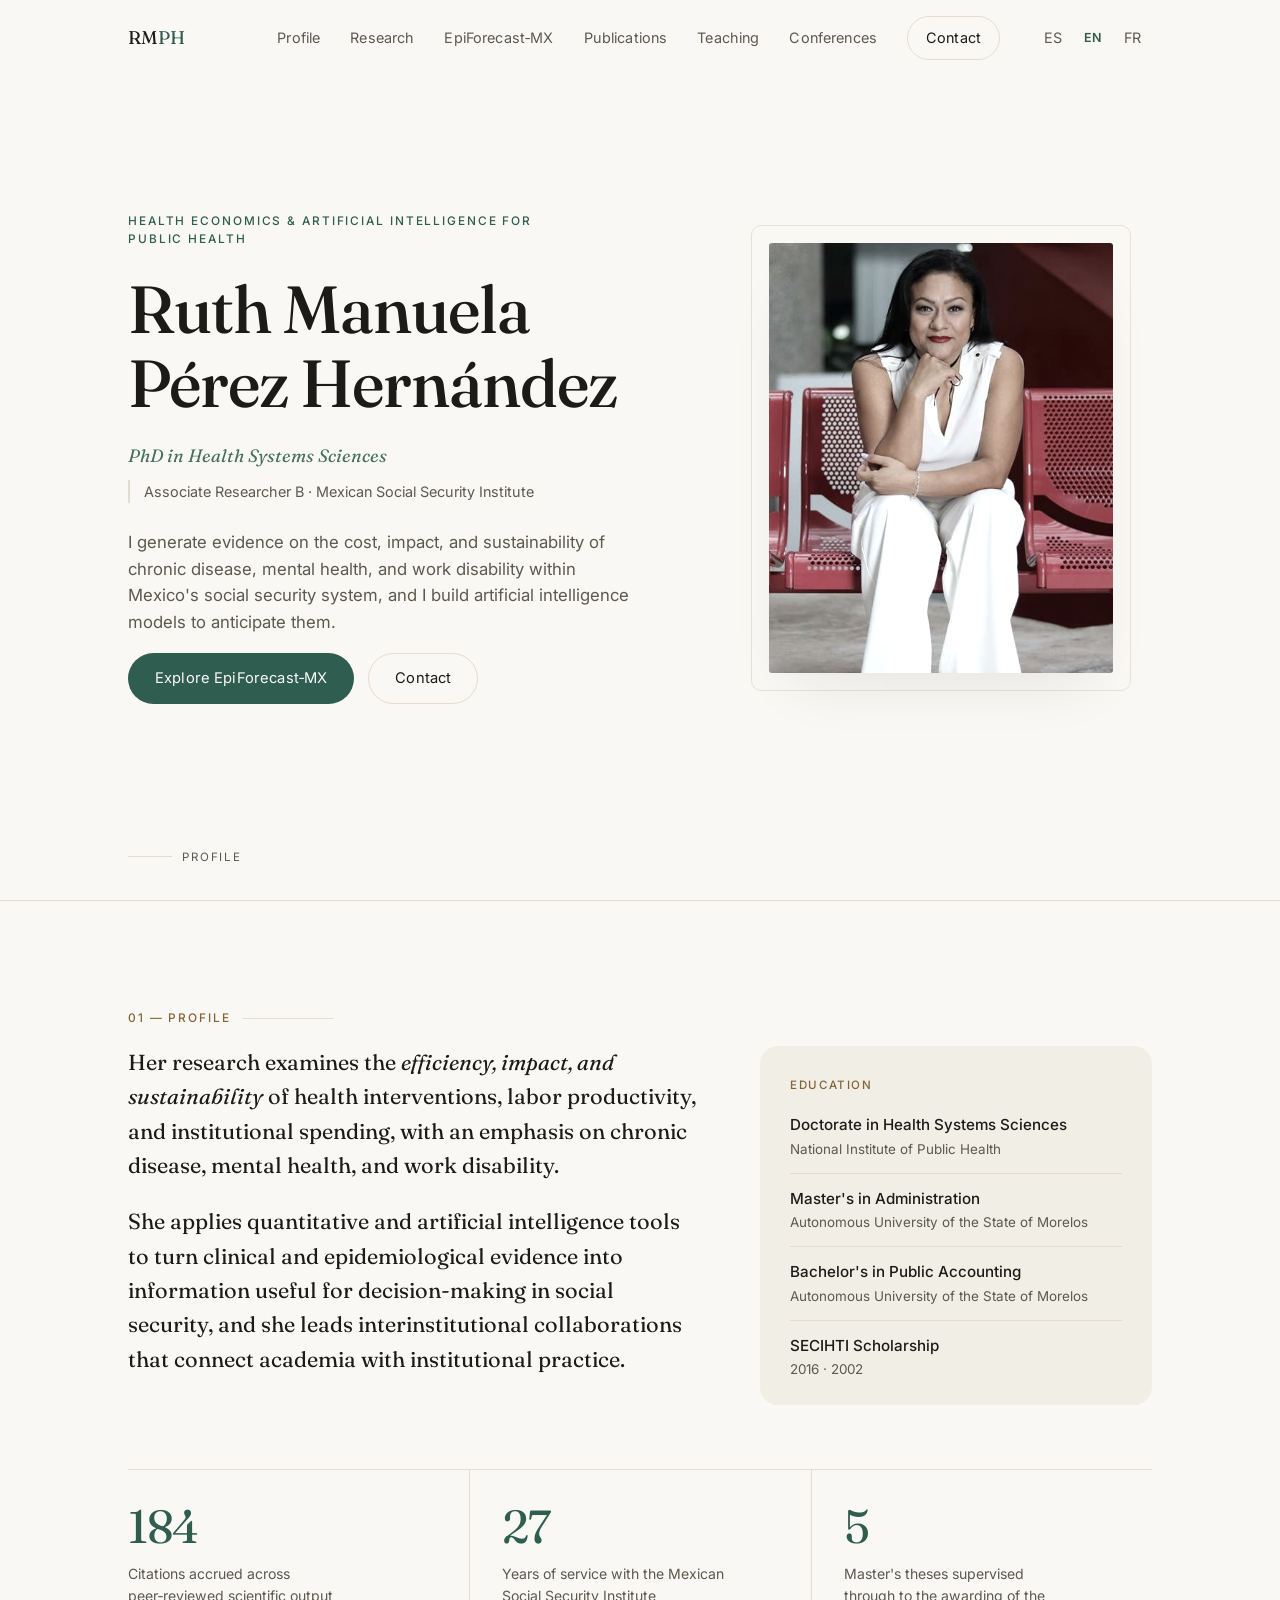
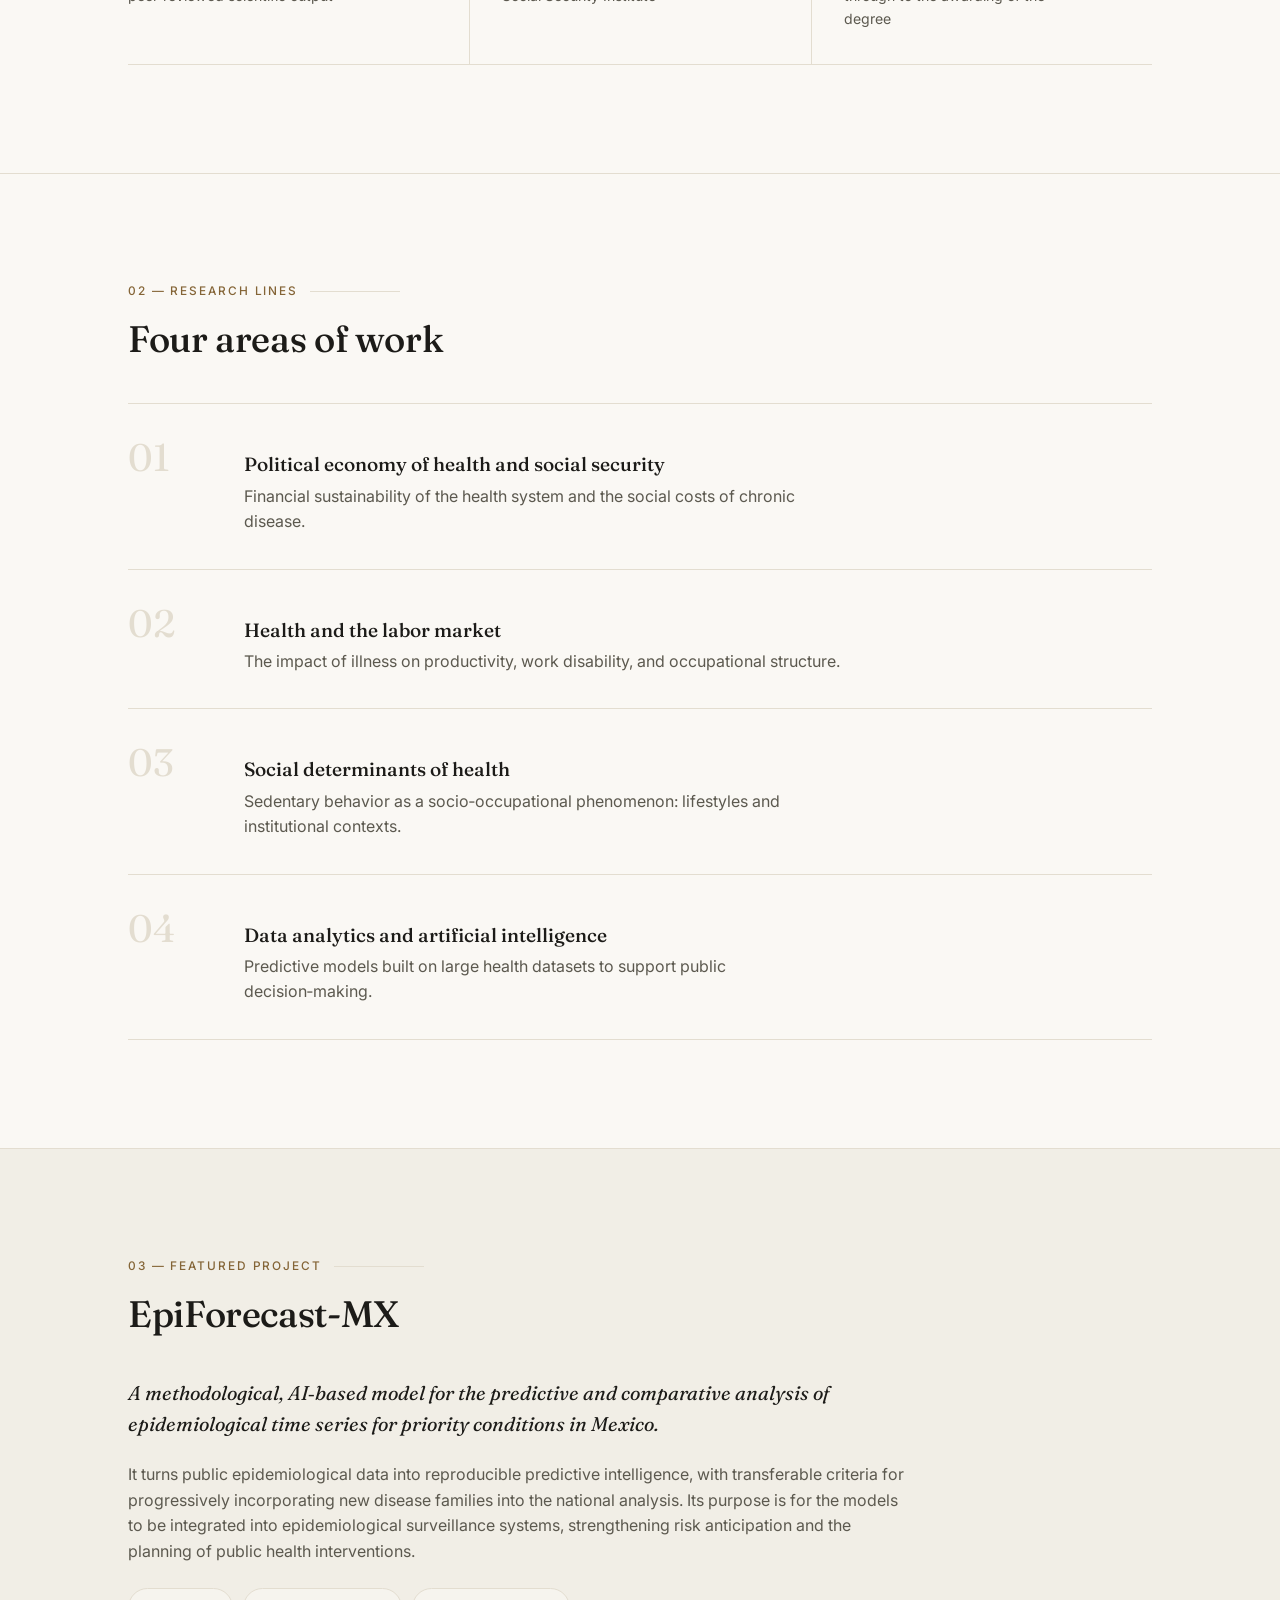
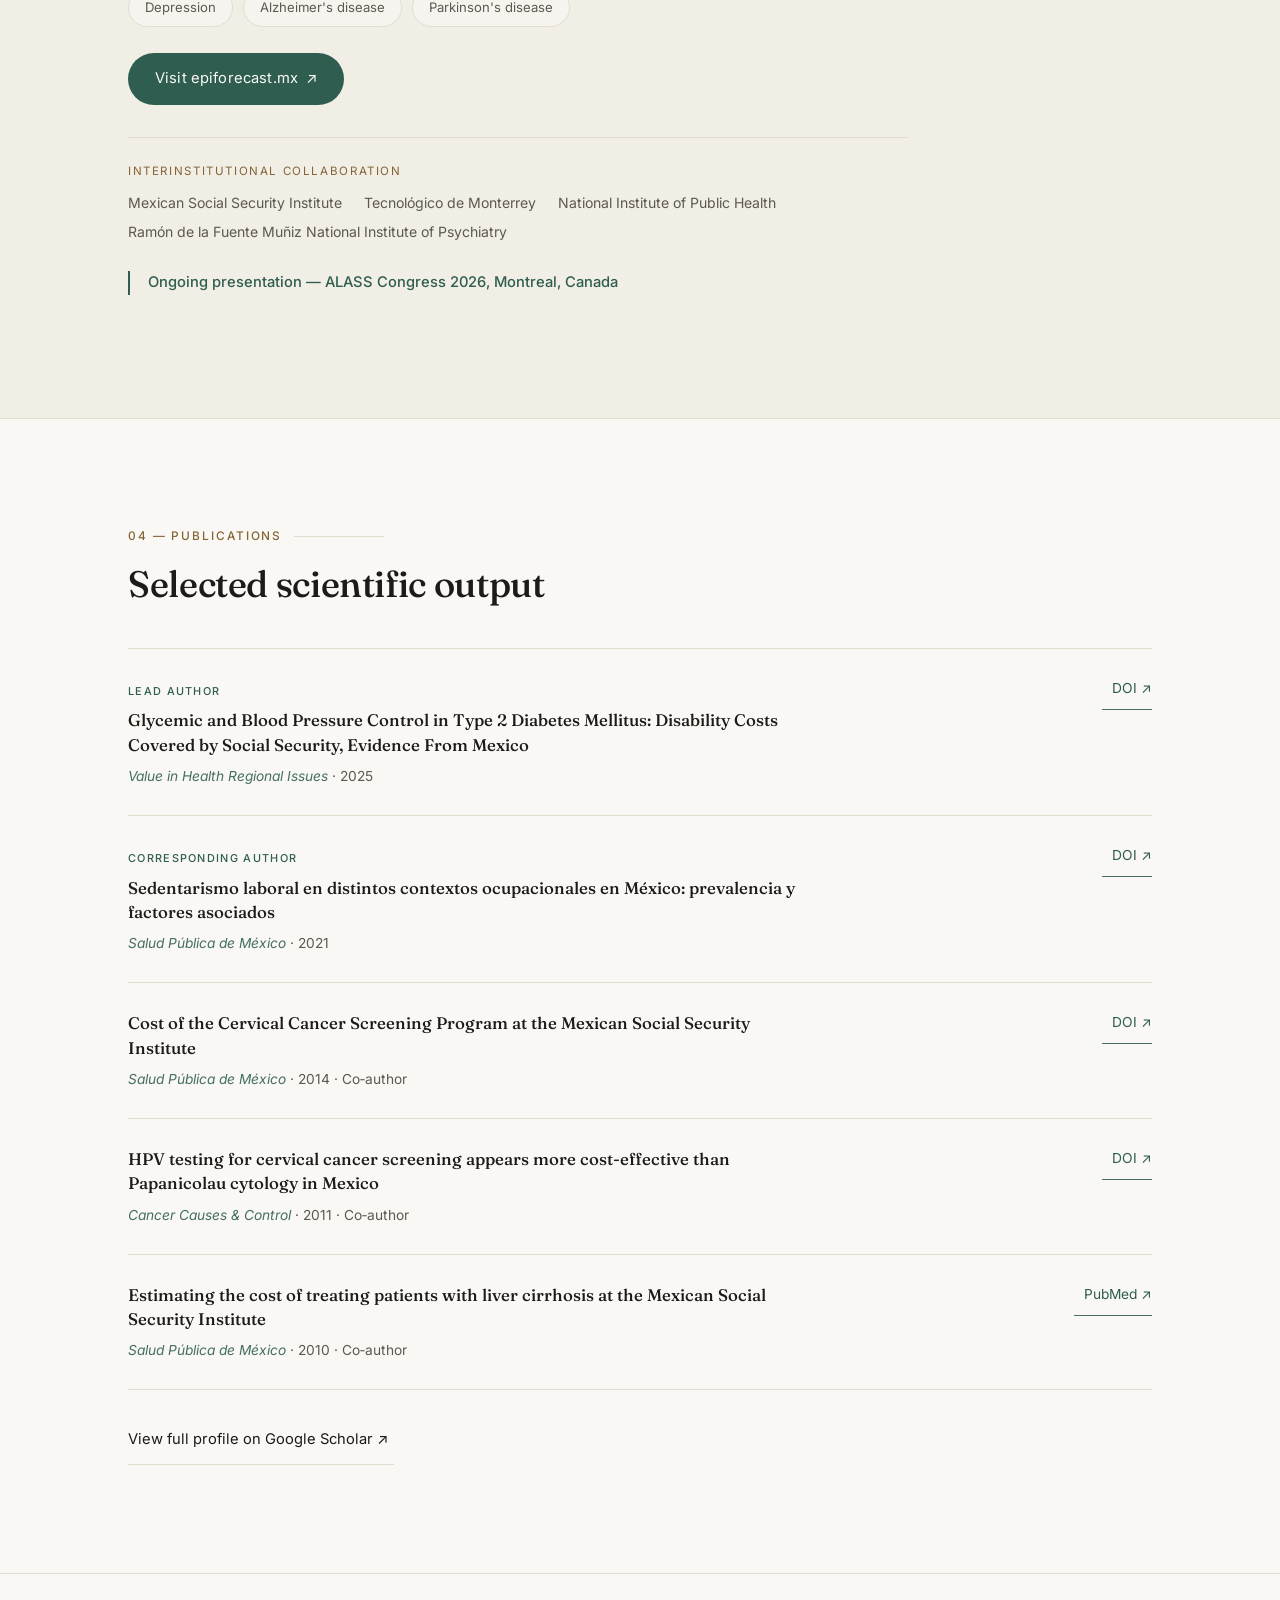
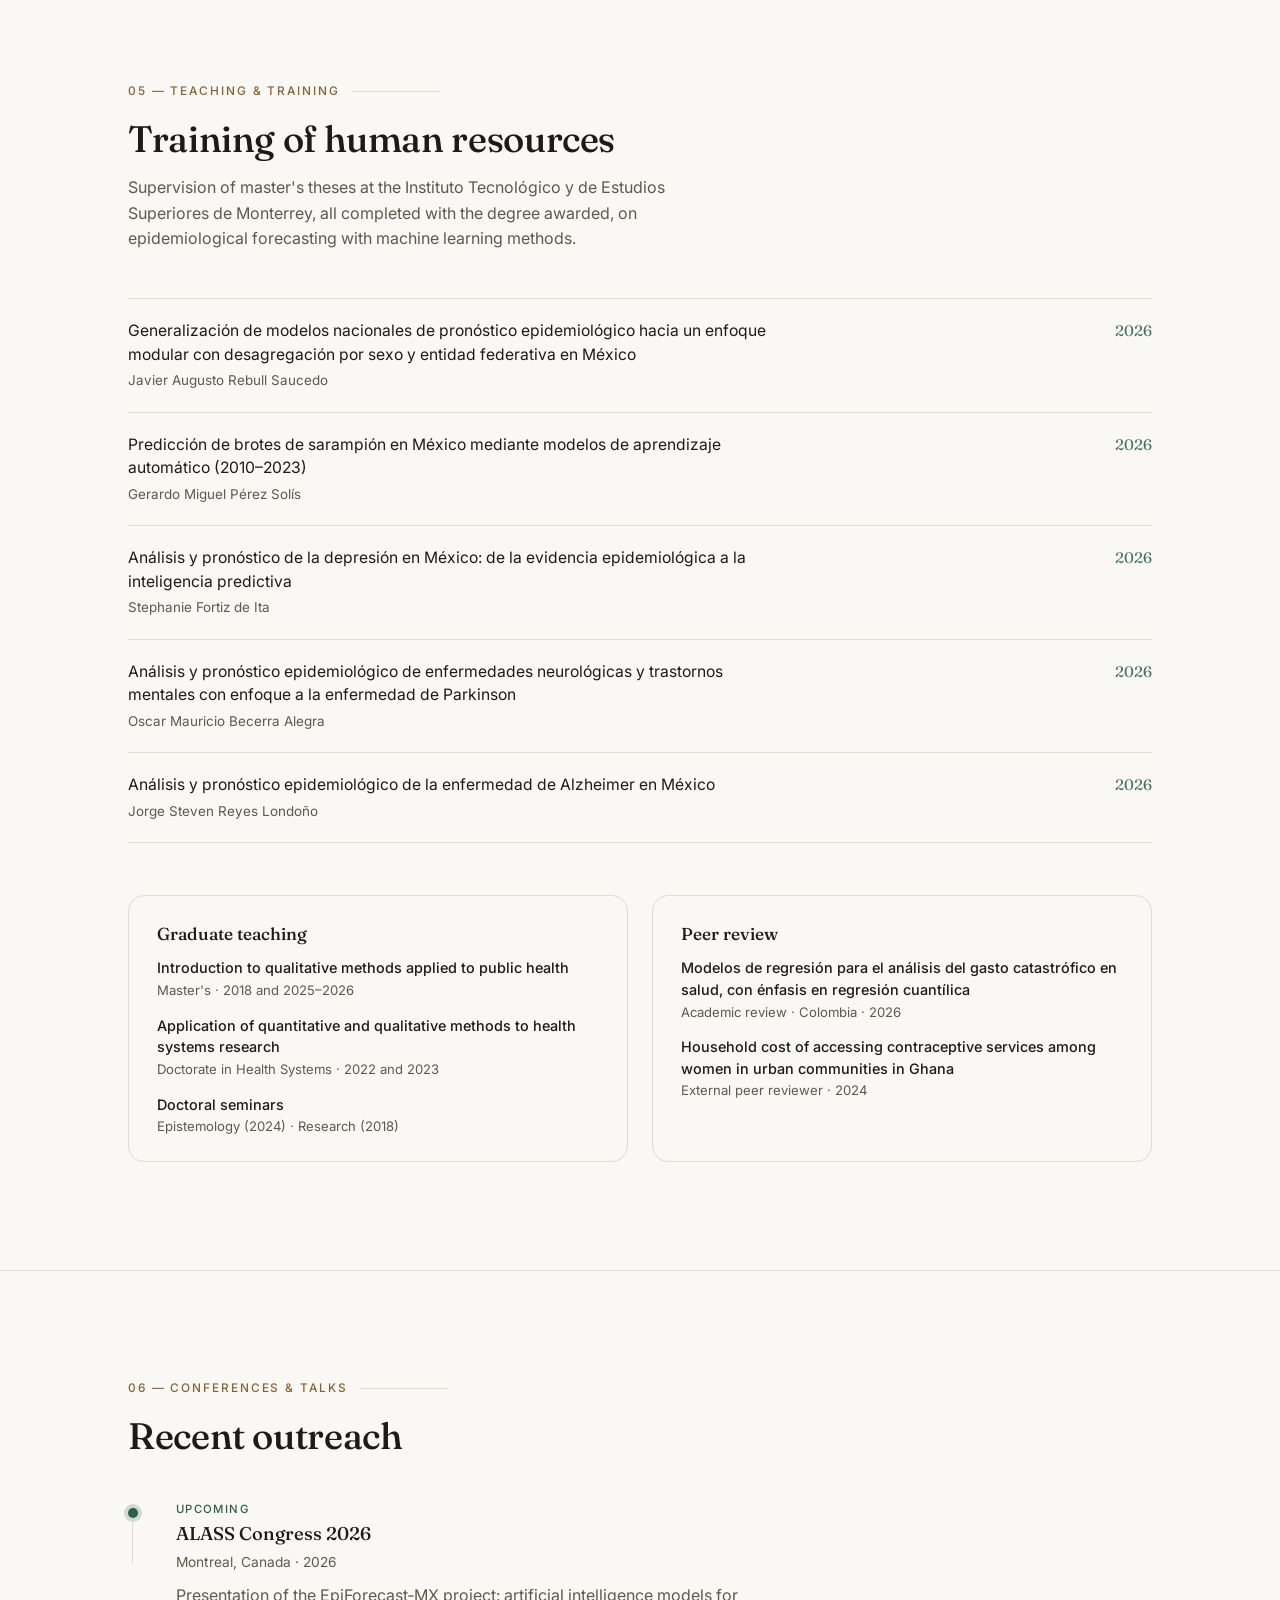
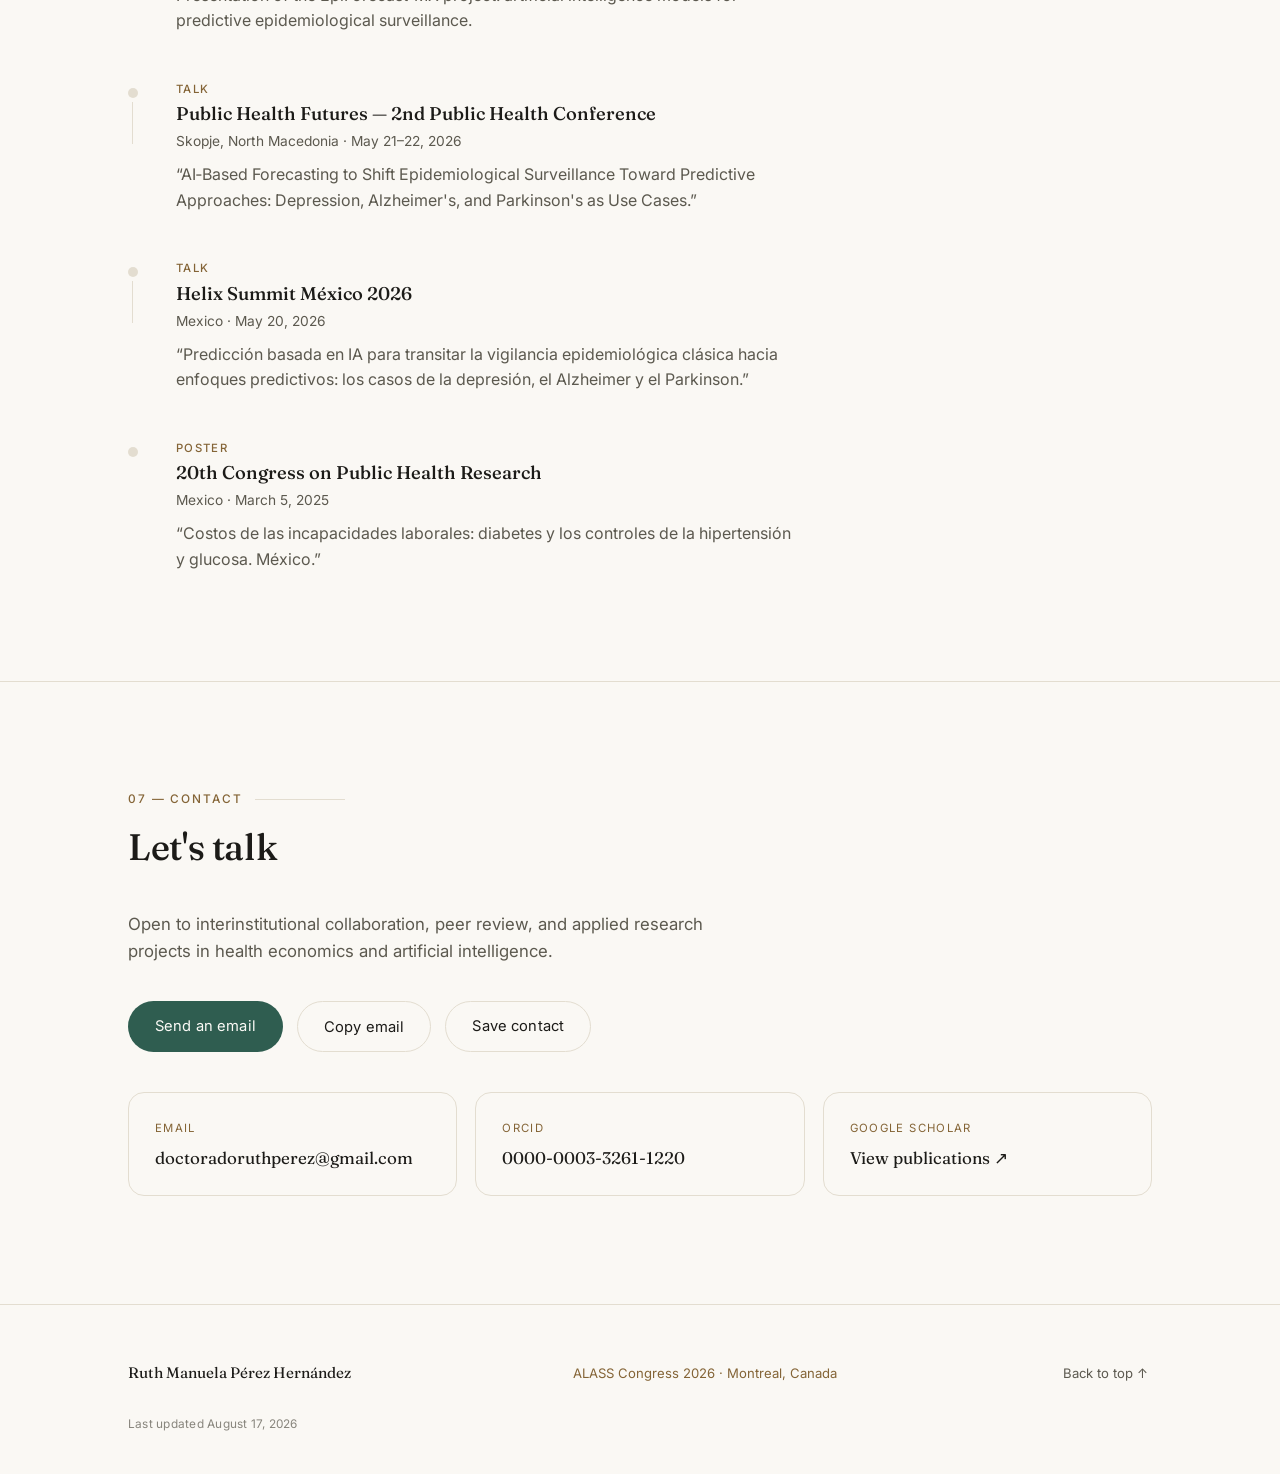
==== commit 0756e6e6: "Agrega "última actualización" al pie, estampada en cada deploy Una fecha escrita a mano se queda vie" ====
--- a/en/index.html
+++ b/en/index.html
@@ -6,17 +6,17 @@
 <title>Ruth Manuela Pérez Hernández — Health Economics &amp; AI for Public Health</title>
 <meta name="description" content="PhD in Health Systems Sciences. Health economics, public policy evaluation, and artificial intelligence applied to epidemiological surveillance. Mexican Social Security Institute.">
 <meta name="theme-color" content="#faf8f4">
-<link rel="canonical" href="https://www.ruthperez.org/en/">
-<link rel="alternate" hreflang="es" href="https://www.ruthperez.org/">
-<link rel="alternate" hreflang="en" href="https://www.ruthperez.org/en/">
-<link rel="alternate" hreflang="fr" href="https://www.ruthperez.org/fr/">
-<link rel="alternate" hreflang="x-default" href="https://www.ruthperez.org/">
+<link rel="canonical" href="https://ruthperez.org/en/">
+<link rel="alternate" hreflang="es" href="https://ruthperez.org/">
+<link rel="alternate" hreflang="en" href="https://ruthperez.org/en/">
+<link rel="alternate" hreflang="fr" href="https://ruthperez.org/fr/">
+<link rel="alternate" hreflang="x-default" href="https://ruthperez.org/">
 
 <meta property="og:type" content="profile">
 <meta property="og:locale" content="en_US">
 <meta property="og:title" content="Ruth Manuela Pérez Hernández — PhD in Health Systems Sciences">
 <meta property="og:description" content="Health economics, public policy evaluation, and artificial intelligence applied to epidemiological surveillance.">
-<meta property="og:image" content="https://www.ruthperez.org/assets/ruth-profile.jpg">
+<meta property="og:image" content="https://ruthperez.org/assets/ruth-profile.jpg">
 <meta name="twitter:card" content="summary">
 
 <link rel="icon" href="data:image/svg+xml,%3Csvg xmlns='http://www.w3.org/2000/svg' viewBox='0 0 64 64'%3E%3Crect width='64' height='64' rx='14' fill='%232f5d50'/%3E%3Ctext x='32' y='42' font-family='Georgia,serif' font-size='28' fill='%23faf8f4' text-anchor='middle'%3ER%3C/text%3E%3C/svg%3E">
@@ -441,6 +441,9 @@
     <p class="footer-note">ALASS Congress 2026 · Montreal, Canada</p>
     <a class="to-top" href="#top">Back to top ↑</a>
   </div>
+  <div class="wrap footer-meta">
+    <p>Last updated <time id="lastUpdated" datetime="2026-08-17">2026-08-17</time></p>
+  </div>
 </footer>
 
 <script src="../script.js"></script>
--- a/styles.css
+++ b/styles.css
@@ -649,6 +649,14 @@
   transition: color 0.2s ease;
 }
 .to-top:hover{ color: var(--accent); }
+.footer-meta{ margin-top: 20px; }
+.footer-meta p{
+  margin: 0;
+  font-size: 0.74rem;
+  letter-spacing: 0.02em;
+  color: var(--text-soft);
+  opacity: 0.72;
+}
 
 /* ---------- Responsive ----------
    Two independent breakpoints, deliberately not merged:
